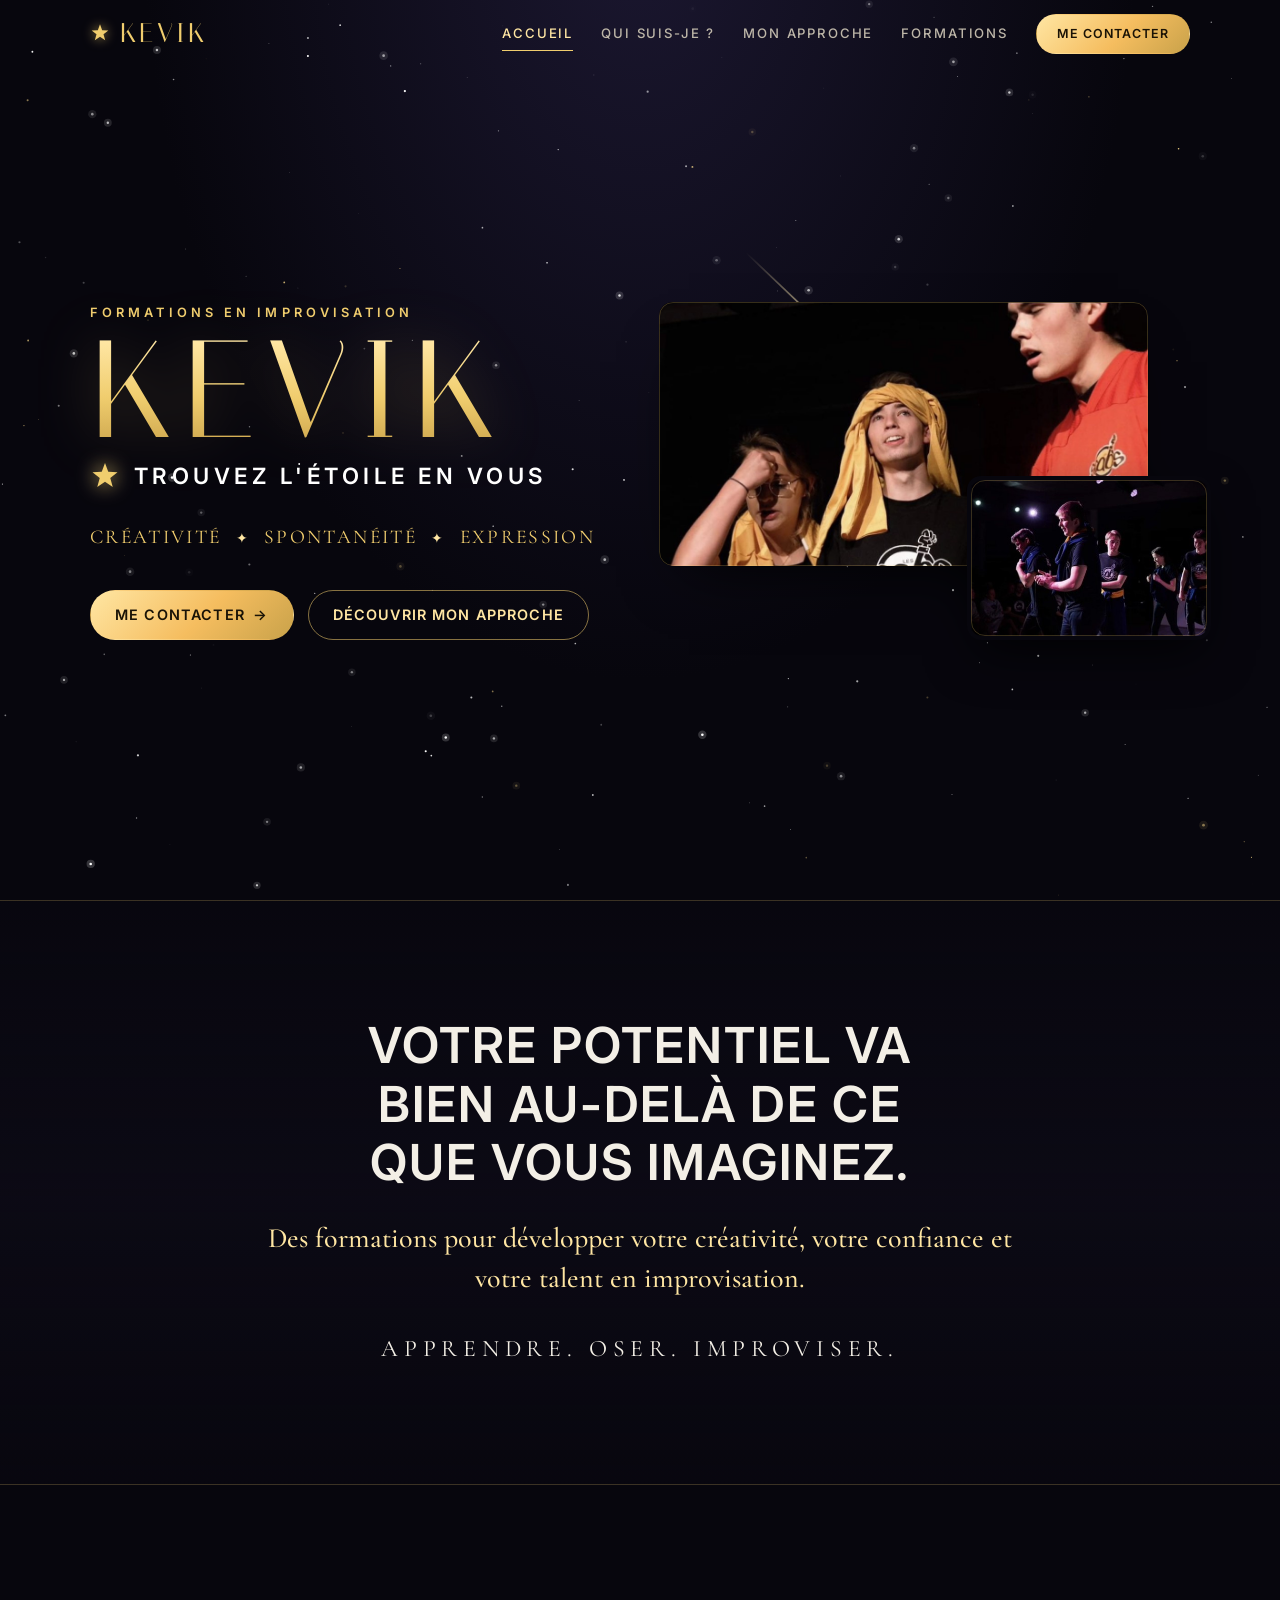
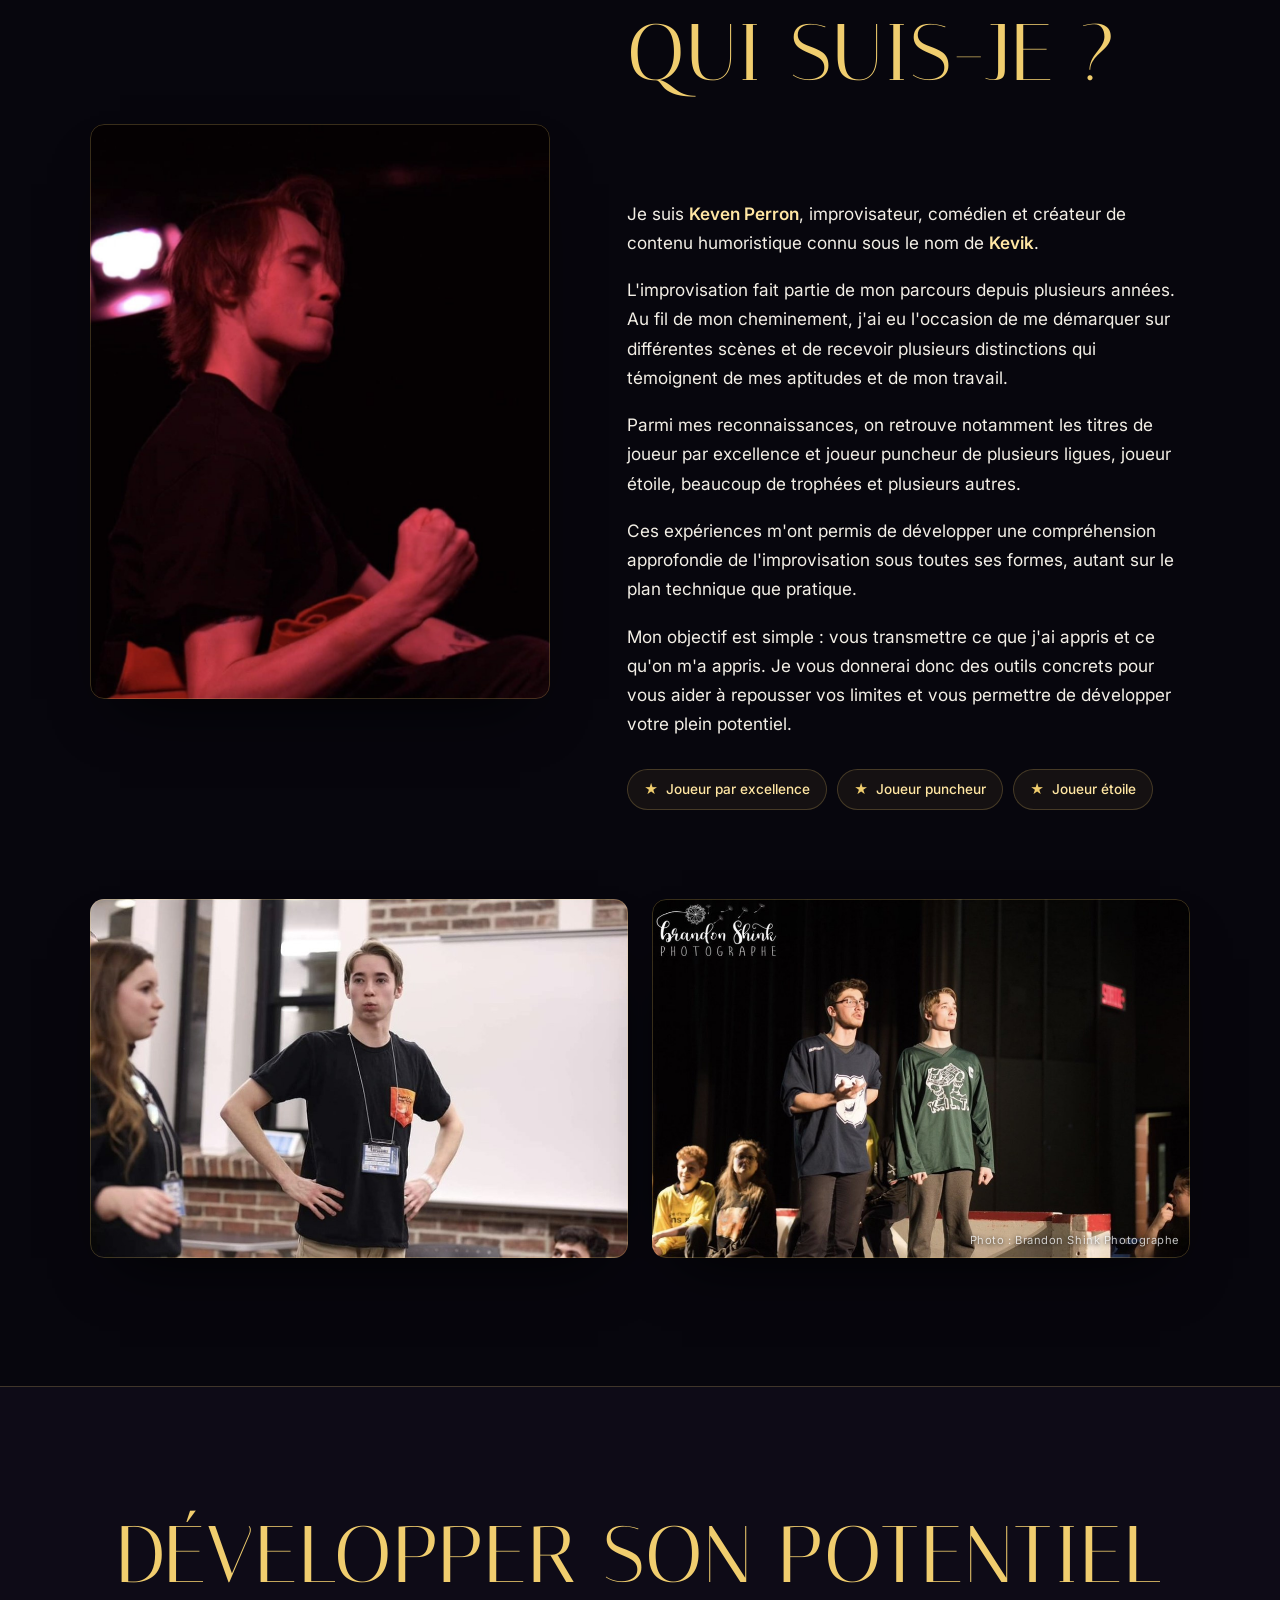
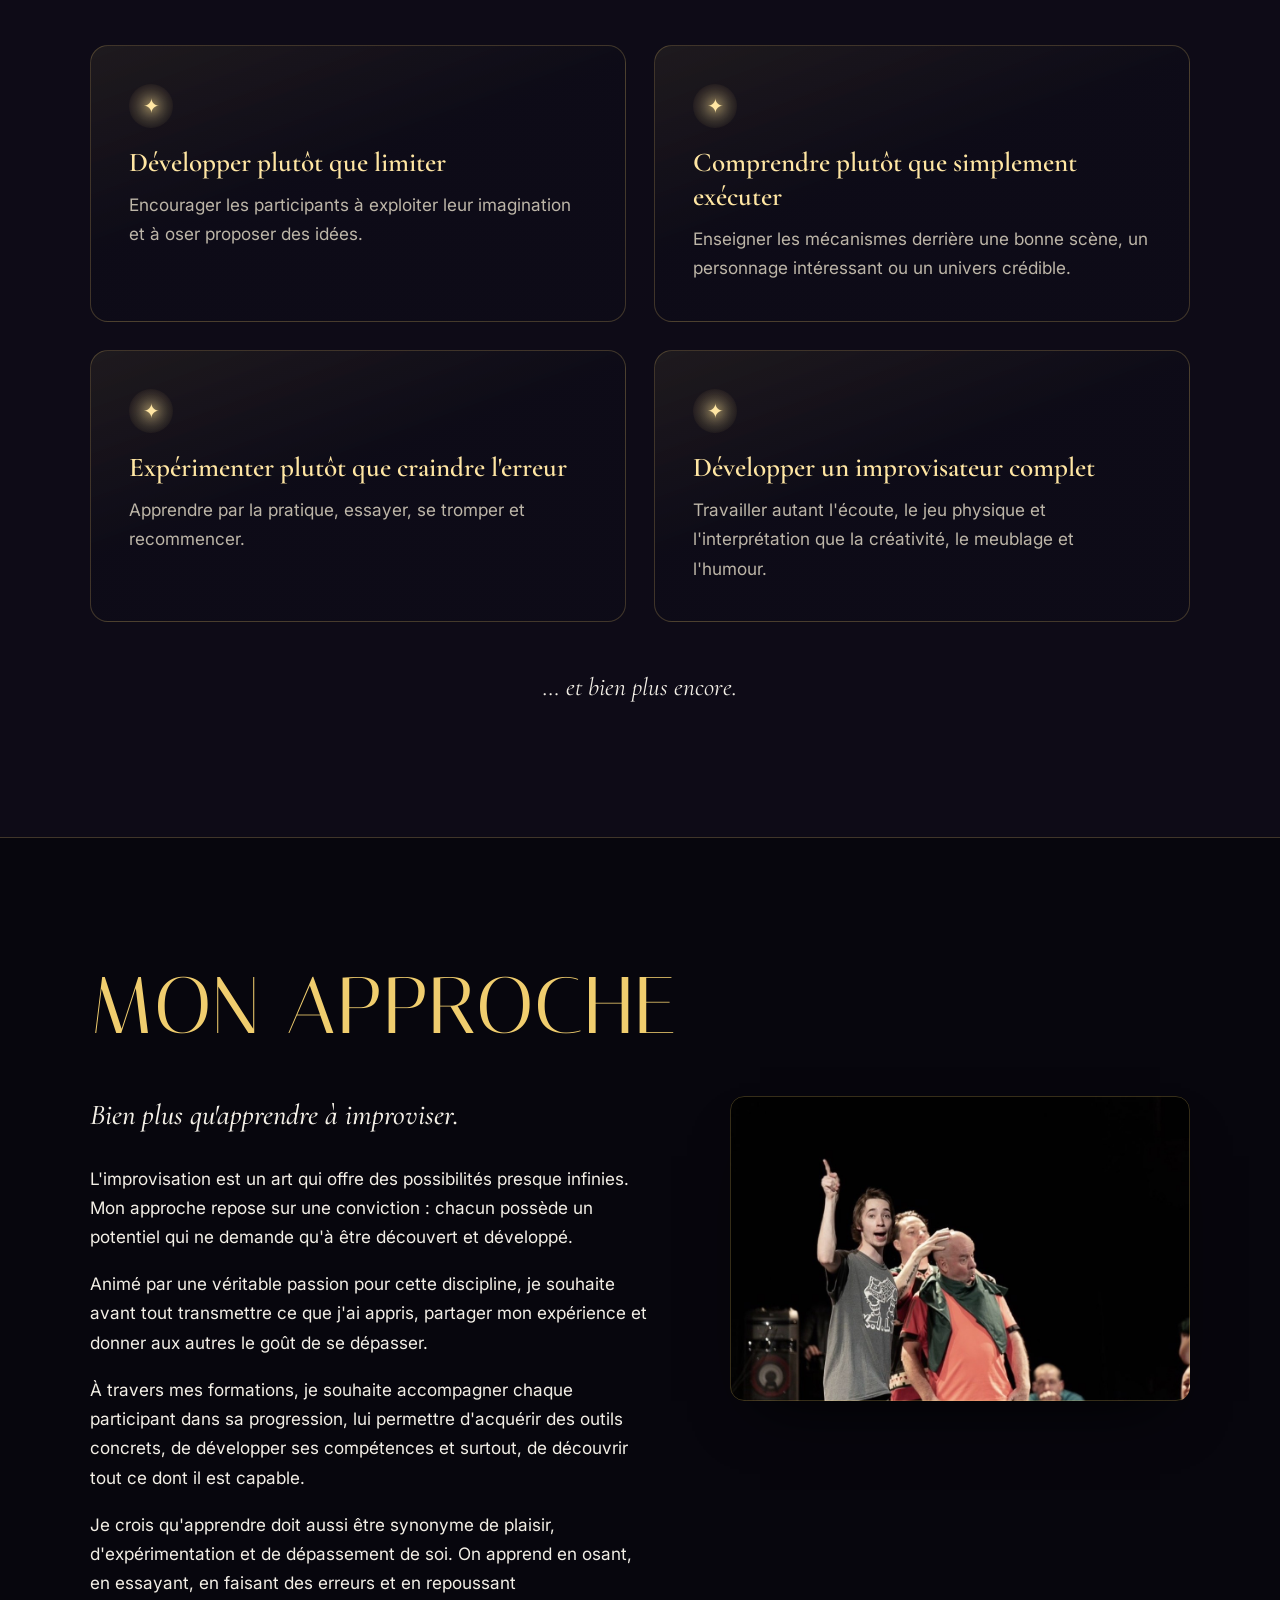
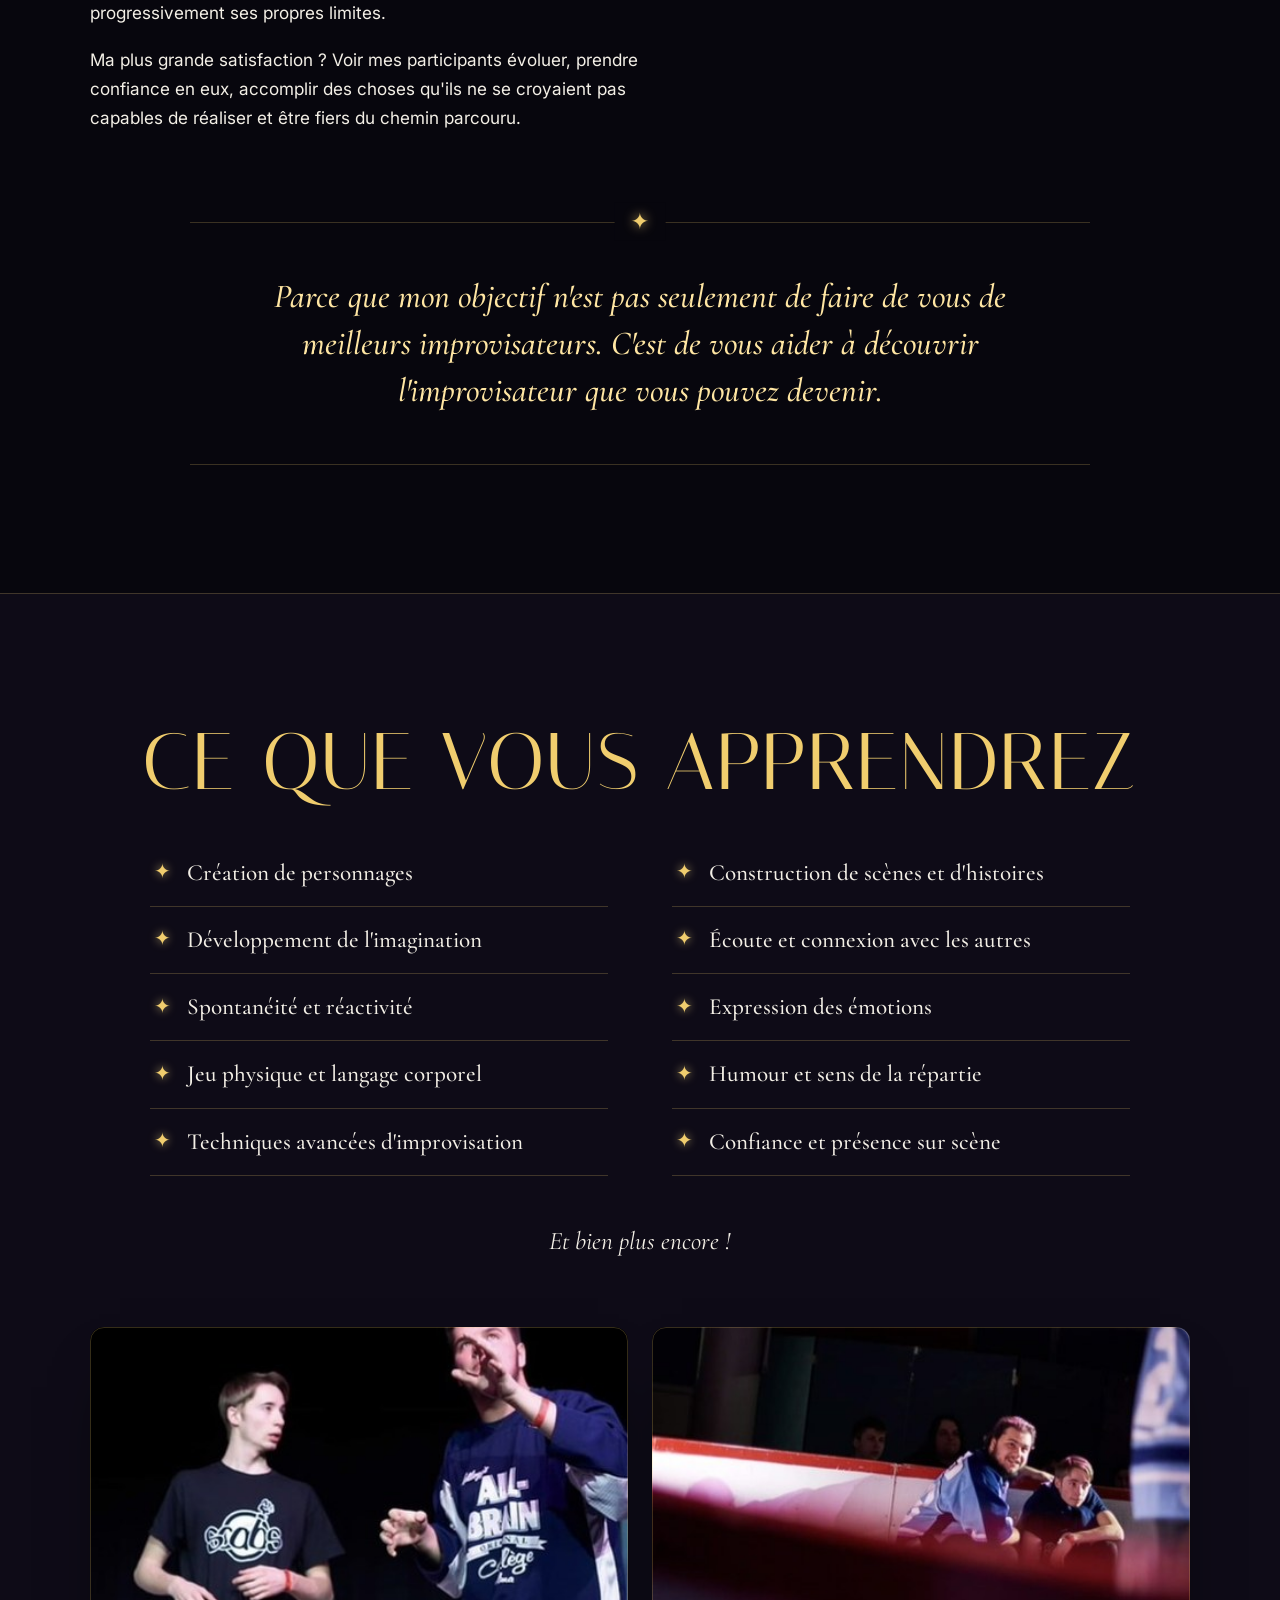
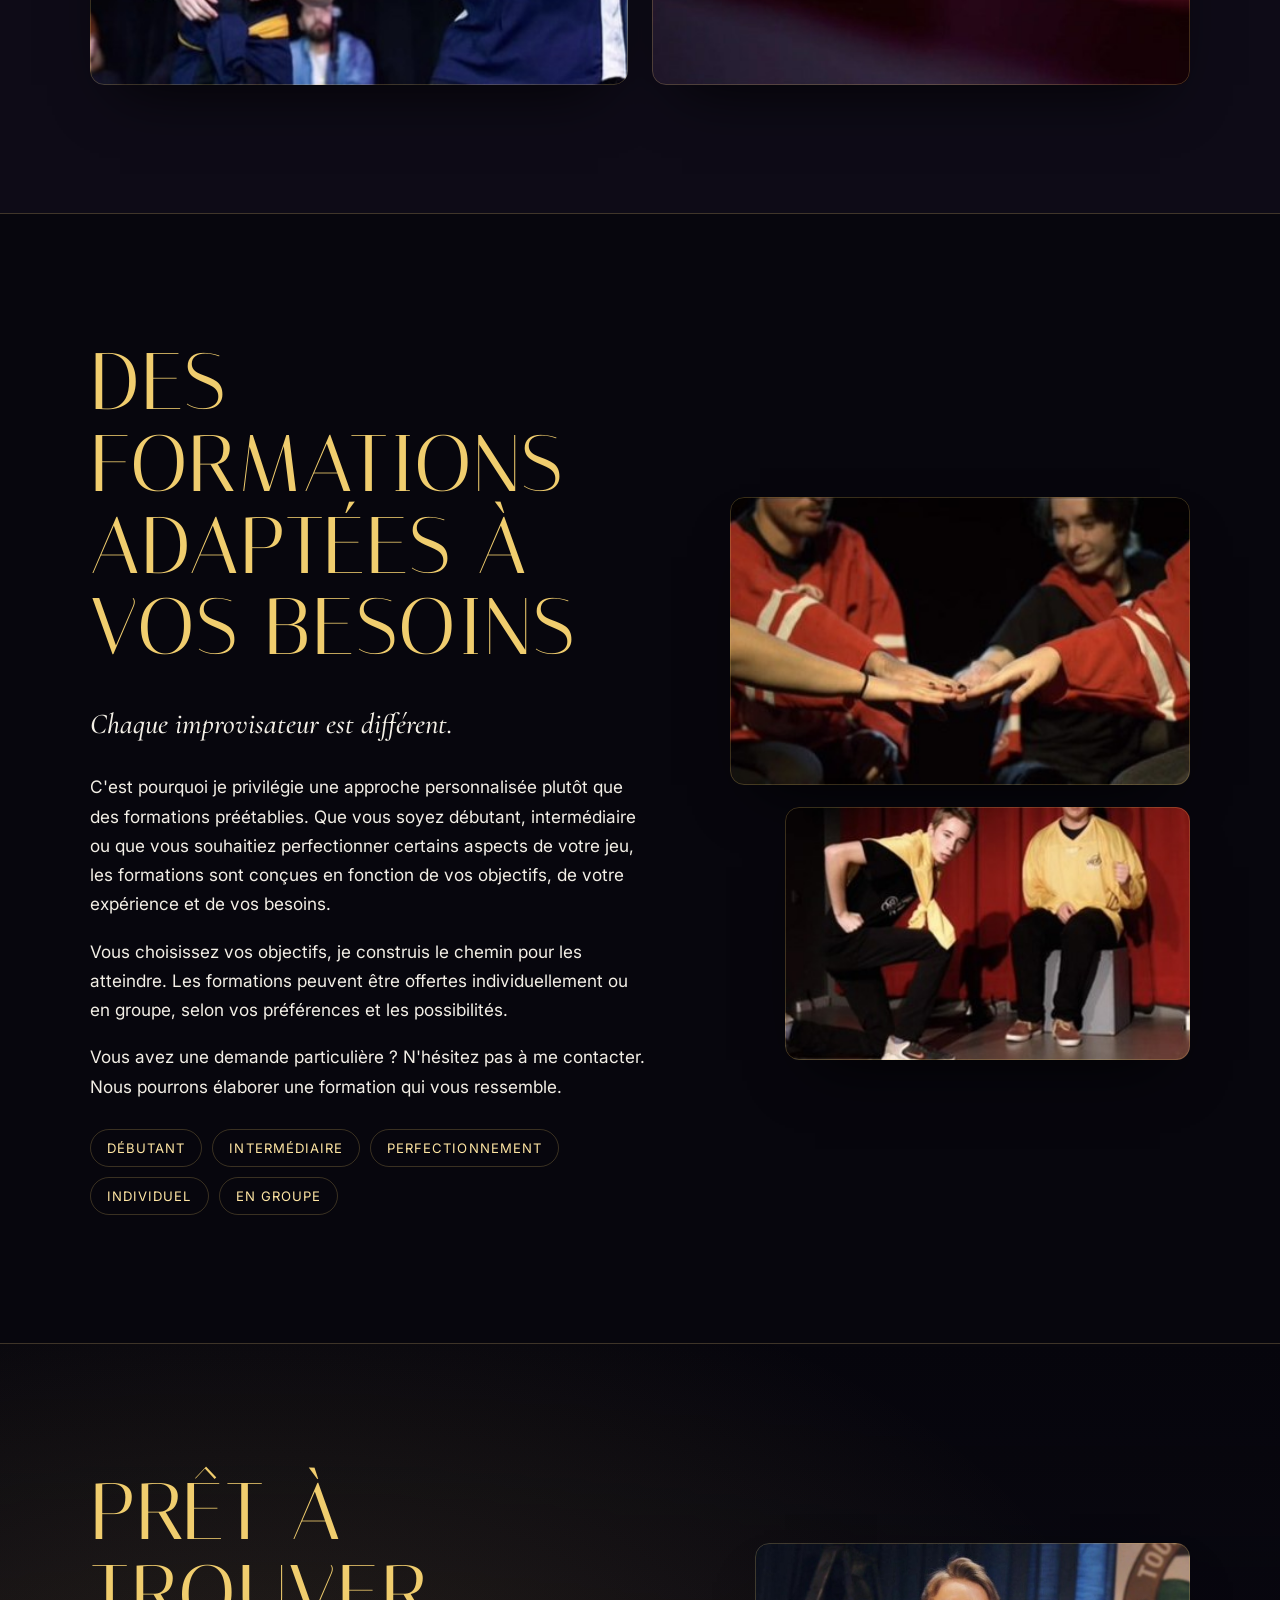
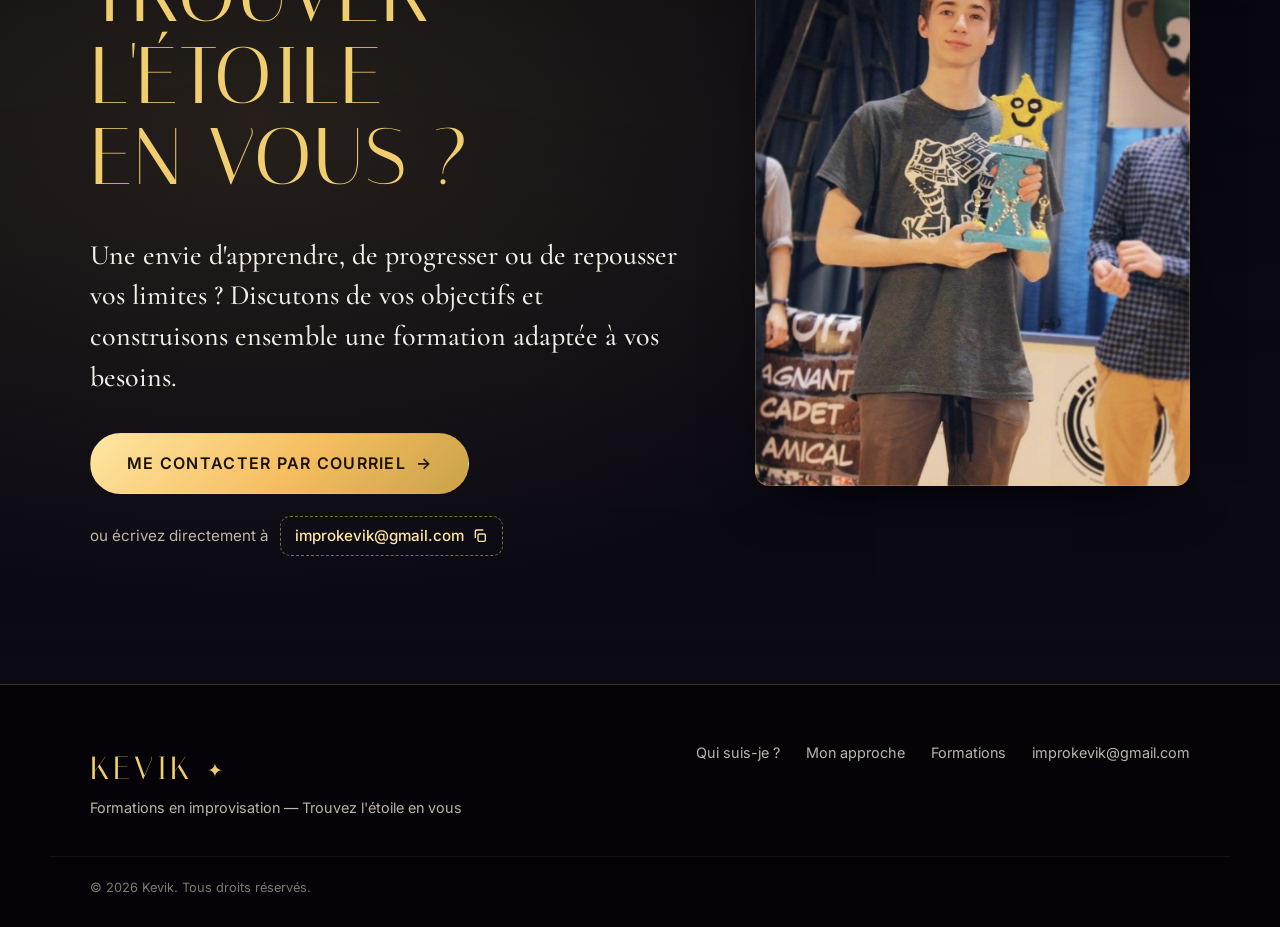
==== index.html @ d32c9ea1 "Site web Kevik — formations en improvisation (thème étoilé) Site statique une page (HTML/CSS/JS), en" ====
<!doctype html>
<html lang="fr-CA">
<head>
  <meta charset="utf-8">
  <meta name="viewport" content="width=device-width, initial-scale=1">
  <title>Kevik — Formations en improvisation | Trouvez l'étoile en vous</title>
  <meta name="description" content="Formations en improvisation personnalisées avec Kevik (Keven Perron), improvisateur et comédien. Créativité, spontanéité, expression : trouvez l'étoile en vous.">
  <meta name="theme-color" content="#07060d">
  <meta property="og:type" content="website">
  <meta property="og:locale" content="fr_CA">
  <meta property="og:title" content="Kevik — Formations en improvisation">
  <meta property="og:description" content="Des formations pour développer votre créativité, votre confiance et votre talent en improvisation. Trouvez l'étoile en vous.">
  <meta property="og:image" content="images/hero-scene.jpg">
  <link rel="icon" href="images/etoile.svg" type="image/svg+xml">
  <link rel="preconnect" href="https://fonts.googleapis.com">
  <link rel="preconnect" href="https://fonts.gstatic.com" crossorigin>
  <link href="https://fonts.googleapis.com/css2?family=Cormorant+Garamond:ital,wght@0,500;0,600;1,500&family=Inter:wght@400;500;600&family=Italiana&display=swap" rel="stylesheet">
  <link rel="stylesheet" href="styles.css">
</head>
<body>
  <canvas id="ciel" aria-hidden="true"></canvas>

  <a class="skip" href="#contenu">Aller au contenu</a>

  <header class="entete" id="entete">
    <div class="entete__inner">
      <a class="logo" href="#accueil" aria-label="Kevik — retour à l'accueil">
        <svg class="logo__etoile" viewBox="0 0 24 24" aria-hidden="true"><path d="M12 1.5l2.6 7.1 7.4.3-5.8 4.6 2 7.2L12 16.5l-6.2 4.2 2-7.2L2 8.9l7.4-.3z"/></svg>
        <span>KEVIK</span>
      </a>
      <button class="menu-btn" id="menu-btn" aria-expanded="false" aria-controls="nav" aria-label="Ouvrir le menu">
        <span></span><span></span><span></span>
      </button>
      <nav class="nav" id="nav" aria-label="Navigation principale">
        <a href="#accueil">Accueil</a>
        <a href="#qui-suis-je">Qui suis-je&nbsp;?</a>
        <a href="#approche">Mon approche</a>
        <a href="#formations">Formations</a>
        <a class="btn btn--petit" href="#contact">Me contacter</a>
      </nav>
    </div>
  </header>

  <main id="contenu">

    <!-- ACCUEIL -->
    <section class="hero" id="accueil">
      <div class="conteneur hero__grille">
        <div class="hero__texte">
          <p class="surtitre revele">Formations en improvisation</p>
          <h1 class="hero__titre revele">
            <span class="hero__nom">Kevik</span>
          </h1>
          <p class="slogan revele">
            <svg class="slogan__etoile" viewBox="0 0 24 24" aria-hidden="true"><path d="M12 1.5l2.6 7.1 7.4.3-5.8 4.6 2 7.2L12 16.5l-6.2 4.2 2-7.2L2 8.9l7.4-.3z"/></svg>
            Trouvez l'étoile en vous
          </p>
          <p class="valeurs revele">Créativité <span>✦</span> Spontanéité <span>✦</span> Expression</p>
          <div class="hero__actions revele">
            <a class="btn" href="#contact">Me contacter <span aria-hidden="true">→</span></a>
            <a class="btn btn--contour" href="#approche">Découvrir mon approche</a>
          </div>
        </div>
        <div class="hero__photos revele">
          <figure class="cadre cadre--principal">
            <img src="images/hero-scene.jpg" alt="Trois improvisateurs sur scène, dont un coiffé d'un foulard jaune, en pleine improvisation" width="1075" height="580" fetchpriority="high">
          </figure>
          <figure class="cadre cadre--secondaire">
            <img src="images/hero-troupe.jpg" alt="Une équipe d'improvisateurs sous les projecteurs" width="467" height="309">
          </figure>
        </div>
      </div>
    </section>

    <section class="potentiel-intro">
      <div class="conteneur etroit centre">
        <h2 class="grand-enonce revele">Votre potentiel va bien au-delà de ce que vous imaginez.</h2>
        <p class="accent revele">Des formations pour développer votre créativité, votre confiance et votre talent en improvisation.</p>
        <p class="devise revele">Apprendre. Oser. Improviser.</p>
      </div>
    </section>

    <!-- QUI SUIS-JE -->
    <section class="section" id="qui-suis-je">
      <div class="conteneur deux-colonnes">
        <figure class="cadre cadre--portrait revele">
          <img src="images/kevik-portrait.jpg" alt="Kevik sur scène, éclairé d'une lumière rouge" width="1075" height="1276" loading="lazy">
        </figure>
        <div>
          <h2 class="titre-section revele">Qui suis-je&nbsp;?</h2>
          <p class="sous-titre revele">Apprendre auprès de quelqu'un qui a fait ses preuves.</p>
          <div class="texte revele">
            <p>Je suis <strong>Keven Perron</strong>, improvisateur, comédien et créateur de contenu humoristique connu sous le nom de <strong>Kevik</strong>.</p>
            <p>L'improvisation fait partie de mon parcours depuis plusieurs années. Au fil de mon cheminement, j'ai eu l'occasion de me démarquer sur différentes scènes et de recevoir plusieurs distinctions qui témoignent de mes aptitudes et de mon travail.</p>
            <p>Parmi mes reconnaissances, on retrouve notamment les titres de joueur par excellence et joueur puncheur de plusieurs ligues, joueur étoile, beaucoup de trophées et plusieurs autres.</p>
            <p>Ces expériences m'ont permis de développer une compréhension approfondie de l'improvisation sous toutes ses formes, autant sur le plan technique que pratique.</p>
            <p>Mon objectif est simple&nbsp;: vous transmettre ce que j'ai appris et ce qu'on m'a appris. Je vous donnerai donc des outils concrets pour vous aider à repousser vos limites et vous permettre de développer votre plein potentiel.</p>
          </div>
          <ul class="distinctions revele" aria-label="Distinctions">
            <li><span aria-hidden="true">★</span> Joueur par excellence</li>
            <li><span aria-hidden="true">★</span> Joueur puncheur</li>
            <li><span aria-hidden="true">★</span> Joueur étoile</li>
          </ul>
        </div>
      </div>

      <div class="conteneur galerie revele">
        <figure class="cadre">
          <img src="images/atelier.jpg" alt="Kevik lors d'un atelier d'improvisation" width="1059" height="704" loading="lazy">
        </figure>
        <figure class="cadre">
          <img src="images/scene-duo.jpg" alt="Deux improvisateurs en chandail de hockey sur une scène d'improvisation" width="1060" height="703" loading="lazy">
          <figcaption>Photo&nbsp;: Brandon Shink Photographe</figcaption>
        </figure>
      </div>
    </section>

    <!-- DÉVELOPPER SON POTENTIEL -->
    <section class="section section--voile" id="potentiel">
      <div class="conteneur">
        <h2 class="titre-section centre revele">Développer son potentiel</h2>
        <div class="piliers">
          <article class="pilier revele">
            <span class="pilier__icone" aria-hidden="true">✦</span>
            <h3>Développer plutôt que limiter</h3>
            <p>Encourager les participants à exploiter leur imagination et à oser proposer des idées.</p>
          </article>
          <article class="pilier revele">
            <span class="pilier__icone" aria-hidden="true">✦</span>
            <h3>Comprendre plutôt que simplement exécuter</h3>
            <p>Enseigner les mécanismes derrière une bonne scène, un personnage intéressant ou un univers crédible.</p>
          </article>
          <article class="pilier revele">
            <span class="pilier__icone" aria-hidden="true">✦</span>
            <h3>Expérimenter plutôt que craindre l'erreur</h3>
            <p>Apprendre par la pratique, essayer, se tromper et recommencer.</p>
          </article>
          <article class="pilier revele">
            <span class="pilier__icone" aria-hidden="true">✦</span>
            <h3>Développer un improvisateur complet</h3>
            <p>Travailler autant l'écoute, le jeu physique et l'interprétation que la créativité, le meublage et l'humour.</p>
          </article>
        </div>
        <p class="et-plus centre revele">… et bien plus encore.</p>
      </div>
    </section>

    <!-- MON APPROCHE -->
    <section class="section" id="approche">
      <div class="conteneur">
        <h2 class="titre-section revele">Mon approche</h2>
        <div class="deux-colonnes deux-colonnes--inverse">
          <div class="texte revele">
            <p class="sous-titre">Bien plus qu'apprendre à improviser.</p>
            <p>L'improvisation est un art qui offre des possibilités presque infinies. Mon approche repose sur une conviction&nbsp;: chacun possède un potentiel qui ne demande qu'à être découvert et développé.</p>
            <p>Animé par une véritable passion pour cette discipline, je souhaite avant tout transmettre ce que j'ai appris, partager mon expérience et donner aux autres le goût de se dépasser.</p>
            <p>À travers mes formations, je souhaite accompagner chaque participant dans sa progression, lui permettre d'acquérir des outils concrets, de développer ses compétences et surtout, de découvrir tout ce dont il est capable.</p>
            <p>Je crois qu'apprendre doit aussi être synonyme de plaisir, d'expérimentation et de dépassement de soi. On apprend en osant, en essayant, en faisant des erreurs et en repoussant progressivement ses propres limites.</p>
            <p>Ma plus grande satisfaction&nbsp;? Voir mes participants évoluer, prendre confiance en eux, accomplir des choses qu'ils ne se croyaient pas capables de réaliser et être fiers du chemin parcouru.</p>
          </div>
          <figure class="cadre revele">
            <img src="images/approche.jpg" alt="Kevik pointe vers le ciel pendant une improvisation sur scène" width="1075" height="712" loading="lazy">
          </figure>
        </div>
        <blockquote class="citation revele">
          <p>Parce que mon objectif n'est pas seulement de faire de vous de meilleurs improvisateurs. C'est de vous aider à découvrir l'improvisateur que vous pouvez devenir.</p>
        </blockquote>
      </div>
    </section>

    <!-- CE QUE VOUS APPRENDREZ -->
    <section class="section section--voile" id="apprendre">
      <div class="conteneur">
        <h2 class="titre-section centre revele">Ce que vous apprendrez</h2>
        <ul class="apprentissages revele">
          <li>Création de personnages</li>
          <li>Construction de scènes et d'histoires</li>
          <li>Développement de l'imagination</li>
          <li>Écoute et connexion avec les autres</li>
          <li>Spontanéité et réactivité</li>
          <li>Expression des émotions</li>
          <li>Jeu physique et langage corporel</li>
          <li>Humour et sens de la répartie</li>
          <li>Techniques avancées d'improvisation</li>
          <li>Confiance et présence sur scène</li>
        </ul>
        <p class="et-plus centre revele">Et bien plus encore&nbsp;!</p>
        <div class="galerie revele">
          <figure class="cadre">
            <img src="images/apprendre-2.jpg" alt="Deux improvisateurs en action pendant un match d'improvisation" width="597" height="312" loading="lazy">
          </figure>
          <figure class="cadre">
            <img src="images/apprendre-1.jpg" alt="Des improvisateurs attendent leur tour derrière la bande de la patinoire d'improvisation" width="522" height="326" loading="lazy">
          </figure>
        </div>
      </div>
    </section>

    <!-- FORMATIONS ADAPTÉES -->
    <section class="section" id="formations">
      <div class="conteneur deux-colonnes">
        <div>
          <h2 class="titre-section revele">Des formations adaptées à vos besoins</h2>
          <div class="texte revele">
            <p class="sous-titre">Chaque improvisateur est différent.</p>
            <p>C'est pourquoi je privilégie une approche personnalisée plutôt que des formations préétablies. Que vous soyez débutant, intermédiaire ou que vous souhaitiez perfectionner certains aspects de votre jeu, les formations sont conçues en fonction de vos objectifs, de votre expérience et de vos besoins.</p>
            <p>Vous choisissez vos objectifs, je construis le chemin pour les atteindre. Les formations peuvent être offertes individuellement ou en groupe, selon vos préférences et les possibilités.</p>
            <p>Vous avez une demande particulière&nbsp;? N'hésitez pas à me contacter. Nous pourrons élaborer une formation qui vous ressemble.</p>
          </div>
          <ul class="etiquettes revele" aria-label="Formules offertes">
            <li>Débutant</li>
            <li>Intermédiaire</li>
            <li>Perfectionnement</li>
            <li>Individuel</li>
            <li>En groupe</li>
          </ul>
        </div>
        <div class="mosaique revele">
          <figure class="cadre">
            <img src="images/formations-1.jpg" alt="Des improvisateurs superposent leurs mains avant un match" width="384" height="225" loading="lazy">
          </figure>
          <figure class="cadre">
            <img src="images/formations-2.jpg" alt="Deux improvisateurs sur une scène au rideau rouge" width="354" height="224" loading="lazy">
          </figure>
        </div>
      </div>
    </section>

    <!-- CONTACT -->
    <section class="section contact" id="contact">
      <div class="conteneur deux-colonnes">
        <div class="contact__texte">
          <h2 class="titre-section revele">Prêt à trouver l'étoile en vous&nbsp;?</h2>
          <p class="accent revele">Une envie d'apprendre, de progresser ou de repousser vos limites&nbsp;? Discutons de vos objectifs et construisons ensemble une formation adaptée à vos besoins.</p>
          <div class="contact__actions revele">
            <a class="btn btn--grand" href="mailto:improkevik@gmail.com?subject=Demande%20de%20formation%20en%20improvisation&amp;body=Bonjour%20Kevik%2C%0A%0AJ%E2%80%99aimerais%20en%20savoir%20plus%20sur%20vos%20formations%20en%20improvisation.%0A%0ANom%20%3A%0AFormation%20individuelle%20ou%20en%20groupe%20%3A%0ANiveau%20(d%C3%A9butant%2C%20interm%C3%A9diaire%2C%20avanc%C3%A9)%20%3A%0AMes%20objectifs%20%3A%0AMes%20disponibilit%C3%A9s%20%3A%0A%0AMerci%20!">
              Me contacter par courriel <span aria-hidden="true">→</span>
            </a>
            <div class="courriel">
              <span>ou écrivez directement à</span>
              <button type="button" class="courriel__copier" id="copier" data-courriel="improkevik@gmail.com">
                improkevik@gmail.com
                <svg viewBox="0 0 24 24" aria-hidden="true"><rect x="9" y="9" width="11" height="11" rx="2"/><path d="M5 15V5a2 2 0 0 1 2-2h10"/></svg>
              </button>
              <span class="courriel__statut" id="copier-statut" role="status" aria-live="polite"></span>
            </div>
          </div>
        </div>
        <figure class="cadre cadre--portrait revele">
          <img src="images/trophee.jpg" alt="Kevik tenant un trophée en forme d'étoile" width="1075" height="1342" loading="lazy">
        </figure>
      </div>
    </section>
  </main>

  <footer class="pied">
    <div class="conteneur pied__inner">
      <div>
        <p class="pied__logo">KEVIK <span>✦</span></p>
        <p class="pied__sous">Formations en improvisation — Trouvez l'étoile en vous</p>
      </div>
      <nav class="pied__nav" aria-label="Navigation du pied de page">
        <a href="#qui-suis-je">Qui suis-je&nbsp;?</a>
        <a href="#approche">Mon approche</a>
        <a href="#formations">Formations</a>
        <a href="mailto:improkevik@gmail.com">improkevik@gmail.com</a>
      </nav>
    </div>
    <p class="pied__copyright conteneur">© <span id="annee">2026</span> Kevik. Tous droits réservés.</p>
  </footer>

  <script src="script.js" defer></script>
</body>
</html>
---- styles.css ----
/* ============================================================
   Kevik — Formations en improvisation
   Thème : ciel étoilé, noir profond et or
   ============================================================ */

:root {
  --nuit: #07060d;
  --nuit-2: #0e0c18;
  --voile: rgba(20, 17, 34, 0.55);
  --or: #f0cd6e;
  --or-clair: #ffe6a3;
  --or-fonce: #c9a24a;
  --bouton: #f5bd5f;
  --texte: #f3efe6;
  --texte-doux: #bdb6a8;
  --ligne: rgba(240, 205, 110, 0.22);

  --f-titre: "Italiana", "Didot", "Bodoni MT", "Times New Roman", serif;
  --f-accent: "Cormorant Garamond", "Garamond", Georgia, serif;
  --f-texte: "Inter", system-ui, -apple-system, "Segoe UI", Roboto, sans-serif;

  --rayon: 14px;
  --largeur: 1180px;
  --gouttiere: clamp(16px, 4vw, 40px);
  --entete-h: 68px;
}

*,
*::before,
*::after { box-sizing: border-box; }

html {
  scroll-behavior: smooth;
  scroll-padding-top: calc(var(--entete-h) + 12px);
  -webkit-text-size-adjust: 100%;
}

body {
  margin: 0;
  background: radial-gradient(ellipse at 50% -10%, #1b1730 0%, var(--nuit) 55%) fixed, var(--nuit);
  color: var(--texte);
  font-family: var(--f-texte);
  font-size: clamp(1rem, 0.96rem + 0.2vw, 1.075rem);
  line-height: 1.7;
  overflow-x: hidden;
  -webkit-font-smoothing: antialiased;
}

img { display: block; max-width: 100%; height: auto; }
a { color: inherit; }
h1, h2, h3, p { margin: 0; }

::selection { background: var(--or); color: var(--nuit); }

:focus-visible {
  outline: 2px solid var(--or-clair);
  outline-offset: 3px;
  border-radius: 6px;
}

#ciel {
  position: fixed;
  inset: 0;
  width: 100%;
  height: 100%;
  z-index: -1;
  pointer-events: none;
}

.skip {
  position: absolute;
  left: 12px;
  top: -60px;
  z-index: 100;
  padding: 10px 16px;
  background: var(--or);
  color: var(--nuit);
  border-radius: 8px;
  font-weight: 600;
  text-decoration: none;
}
.skip:focus { top: 12px; }

.conteneur {
  width: 100%;
  max-width: var(--largeur);
  margin-inline: auto;
  padding-inline: var(--gouttiere);
}
.etroit { max-width: 860px; }
.centre { text-align: center; }

/* ---------- En-tête ---------- */
.entete {
  position: sticky;
  top: 0;
  z-index: 50;
  height: var(--entete-h);
  transition: background-color .3s ease, border-color .3s ease, backdrop-filter .3s ease;
  border-bottom: 1px solid transparent;
}
.entete.defile {
  background: rgba(7, 6, 13, 0.78);
  -webkit-backdrop-filter: blur(14px);
  backdrop-filter: blur(14px);
  border-bottom-color: var(--ligne);
}
.entete__inner {
  max-width: var(--largeur);
  height: 100%;
  margin-inline: auto;
  padding-inline: var(--gouttiere);
  display: flex;
  align-items: center;
  justify-content: space-between;
  gap: 24px;
}

.logo {
  display: inline-flex;
  align-items: center;
  gap: 10px;
  text-decoration: none;
  font-family: var(--f-titre);
  font-size: 1.7rem;
  letter-spacing: .12em;
  color: var(--or);
}
.logo__etoile { width: 20px; height: 20px; fill: var(--or); filter: drop-shadow(0 0 6px rgba(240, 205, 110, .7)); }

.nav { display: flex; align-items: center; gap: clamp(14px, 2.2vw, 30px); }
.nav a:not(.btn) {
  position: relative;
  text-decoration: none;
  font-size: .82rem;
  font-weight: 500;
  letter-spacing: .14em;
  text-transform: uppercase;
  color: var(--texte-doux);
  padding: 6px 0;
  transition: color .2s ease;
}
.nav a:not(.btn)::after {
  content: "";
  position: absolute;
  left: 0; right: 0; bottom: 0;
  height: 1px;
  background: var(--or);
  transform: scaleX(0);
  transform-origin: left;
  transition: transform .25s ease;
}
.nav a:not(.btn):hover,
.nav a.actif { color: var(--or-clair); }
.nav a:not(.btn):hover::after,
.nav a.actif::after { transform: scaleX(1); }

.menu-btn {
  display: none;
  width: 44px; height: 44px;
  padding: 0;
  border: 1px solid var(--ligne);
  border-radius: 10px;
  background: transparent;
  cursor: pointer;
  position: relative;
}
.menu-btn span {
  position: absolute;
  left: 12px; right: 12px;
  height: 1.5px;
  background: var(--or);
  transition: transform .3s ease, opacity .2s ease;
}
.menu-btn span:nth-child(1) { top: 15px; }
.menu-btn span:nth-child(2) { top: 21px; }
.menu-btn span:nth-child(3) { top: 27px; }
.menu-btn[aria-expanded="true"] span:nth-child(1) { transform: translateY(6px) rotate(45deg); }
.menu-btn[aria-expanded="true"] span:nth-child(2) { opacity: 0; }
.menu-btn[aria-expanded="true"] span:nth-child(3) { transform: translateY(-6px) rotate(-45deg); }

/* ---------- Boutons ---------- */
.btn {
  display: inline-flex;
  align-items: center;
  justify-content: center;
  gap: .6em;
  min-height: 48px;
  padding: 12px 24px;
  border-radius: 999px;
  border: 1px solid transparent;
  background: linear-gradient(135deg, var(--or-clair), var(--bouton) 55%, var(--or-fonce));
  color: #1a1306;
  font-family: var(--f-texte);
  font-weight: 600;
  font-size: .9rem;
  letter-spacing: .08em;
  text-transform: uppercase;
  text-decoration: none;
  box-shadow: 0 0 0 rgba(245, 189, 95, 0);
  transition: transform .2s ease, box-shadow .3s ease;
}
.btn:hover { transform: translateY(-2px); box-shadow: 0 10px 34px -8px rgba(245, 189, 95, .65); }
.btn span { transition: transform .2s ease; }
.btn:hover span { transform: translateX(4px); }
.btn--contour {
  background: transparent;
  color: var(--or-clair);
  border-color: rgba(240, 205, 110, .55);
}
.btn--contour:hover { background: rgba(240, 205, 110, .08); box-shadow: none; }
.btn--petit { min-height: 40px; padding: 8px 20px; font-size: .78rem; }
.btn--grand { min-height: 58px; padding: 16px 36px; font-size: 1rem; }

/* ---------- Typographie commune ---------- */
.surtitre {
  font-family: var(--f-texte);
  font-size: .8rem;
  font-weight: 600;
  letter-spacing: .32em;
  text-transform: uppercase;
  color: var(--or);
}
.titre-section {
  font-family: var(--f-titre);
  font-weight: 400;
  font-size: clamp(2.6rem, 1.6rem + 4.4vw, 5rem);
  line-height: 1.02;
  letter-spacing: .02em;
  text-transform: uppercase;
  color: var(--or);
  margin-bottom: .45em;
  text-wrap: balance;
}
.sous-titre {
  font-family: var(--f-accent);
  font-style: italic;
  font-weight: 500;
  font-size: clamp(1.35rem, 1.1rem + 1vw, 1.8rem);
  line-height: 1.35;
  color: var(--or-clair);
  margin-bottom: 1em;
}
.accent {
  font-family: var(--f-accent);
  font-weight: 500;
  font-size: clamp(1.3rem, 1.05rem + 1vw, 1.75rem);
  line-height: 1.45;
  color: var(--or-clair);
}
.texte p + p { margin-top: 1.05em; }
.texte p { color: var(--texte); }
.texte strong { color: var(--or-clair); font-weight: 600; }

/* ---------- Hero ---------- */
.hero {
  position: relative;
  padding: clamp(32px, 6vw, 80px) 0 clamp(56px, 8vw, 110px);
  min-height: calc(100svh - var(--entete-h));
  display: flex;
  align-items: center;
}
.hero__grille {
  display: grid;
  grid-template-columns: 1fr 1.05fr;
  align-items: center;
  gap: clamp(32px, 5vw, 72px);
}
.hero__titre { margin: .2em 0 .15em; line-height: .9; }
.hero__nom {
  display: block;
  font-family: var(--f-titre);
  font-weight: 400;
  font-size: clamp(4.4rem, 2.4rem + 8.5vw, 8.6rem);
  letter-spacing: .08em;
  text-transform: uppercase;
  background: linear-gradient(180deg, var(--or-clair) 10%, var(--or) 55%, var(--or-fonce) 100%);
  -webkit-background-clip: text;
  background-clip: text;
  color: transparent;
  filter: drop-shadow(0 0 28px rgba(240, 205, 110, .28));
}
.slogan {
  display: flex;
  align-items: center;
  gap: 14px;
  font-family: var(--f-texte);
  font-weight: 600;
  font-size: clamp(1.05rem, .9rem + .7vw, 1.4rem);
  letter-spacing: .2em;
  text-transform: uppercase;
  color: #fff;
}
.slogan__etoile {
  flex: none;
  width: 30px; height: 30px;
  fill: var(--or);
  filter: drop-shadow(0 0 10px rgba(255, 220, 130, .9));
  animation: pulse 3.2s ease-in-out infinite;
}
@keyframes pulse {
  0%, 100% { transform: scale(1) rotate(0deg); opacity: 1; }
  50% { transform: scale(1.18) rotate(12deg); opacity: .85; }
}
.valeurs {
  margin-top: 26px;
  font-family: var(--f-accent);
  font-size: clamp(1.02rem, .95rem + .35vw, 1.22rem);
  letter-spacing: .12em;
  text-transform: uppercase;
  color: var(--or);
}
.valeurs span { display: inline-block; margin: 0 .5em; font-size: .7em; vertical-align: middle; color: var(--or-clair); }
.hero__actions { display: flex; flex-wrap: wrap; gap: 14px; margin-top: 36px; }

.hero__photos { position: relative; padding-bottom: 14%; }
.cadre.cadre--principal { position: relative; z-index: 1; width: 92%; }
.cadre.cadre--secondaire {
  position: absolute;
  z-index: 2;
  width: 46%;
  right: -4%;
  bottom: 0;
  border: 4px solid var(--nuit);
  box-shadow: 0 20px 50px -10px rgba(0, 0, 0, .8);
}

/* ---------- Cadres photo ---------- */
.cadre {
  margin: 0;
  position: relative;
  border-radius: var(--rayon);
  overflow: hidden;
  background: var(--nuit-2);
  box-shadow: 0 30px 60px -30px rgba(0, 0, 0, .9);
}
.cadre::after {
  content: "";
  position: absolute;
  inset: 0;
  border-radius: inherit;
  border: 1px solid var(--ligne);
  pointer-events: none;
}
.cadre img { width: 100%; height: 100%; object-fit: cover; transition: transform .8s ease; }
.cadre:hover img { transform: scale(1.03); }
.cadre figcaption {
  position: absolute;
  right: 10px; bottom: 8px;
  font-size: .7rem;
  letter-spacing: .05em;
  color: rgba(255, 255, 255, .75);
  text-shadow: 0 1px 4px rgba(0, 0, 0, .9);
}
.cadre--portrait { aspect-ratio: 4 / 5; }

/* ---------- Bloc « potentiel » ---------- */
.potentiel-intro {
  padding: clamp(64px, 9vw, 120px) 0;
  border-top: 1px solid var(--ligne);
  border-bottom: 1px solid var(--ligne);
  background: linear-gradient(180deg, rgba(14, 12, 24, .2), rgba(14, 12, 24, .7), rgba(14, 12, 24, .2));
}
.grand-enonce {
  font-family: var(--f-texte);
  font-weight: 600;
  font-size: clamp(1.7rem, 1.1rem + 2.6vw, 3.1rem);
  line-height: 1.18;
  letter-spacing: .04em;
  text-transform: uppercase;
  text-wrap: balance;
}
.potentiel-intro .accent { margin-top: 26px; }
.devise {
  margin-top: 30px;
  font-family: var(--f-accent);
  font-size: clamp(1.15rem, 1rem + .6vw, 1.5rem);
  letter-spacing: .24em;
  text-transform: uppercase;
  color: var(--texte);
}

/* ---------- Sections ---------- */
.section { padding: clamp(72px, 10vw, 140px) 0; }
.section--voile {
  background: var(--voile);
  border-top: 1px solid var(--ligne);
  border-bottom: 1px solid var(--ligne);
}

.deux-colonnes {
  display: grid;
  grid-template-columns: minmax(0, .9fr) minmax(0, 1.1fr);
  gap: clamp(32px, 6vw, 80px);
  align-items: center;
}
.deux-colonnes--inverse { grid-template-columns: minmax(0, 1.1fr) minmax(0, .9fr); align-items: start; }
#formations .deux-colonnes { grid-template-columns: minmax(0, 1.1fr) minmax(0, .9fr); }

.distinctions {
  list-style: none;
  padding: 0;
  margin: 30px 0 0;
  display: flex;
  flex-wrap: wrap;
  gap: 10px;
}
.distinctions li {
  display: inline-flex;
  align-items: center;
  gap: 8px;
  padding: 8px 16px;
  border: 1px solid var(--ligne);
  border-radius: 999px;
  background: rgba(240, 205, 110, .06);
  font-size: .85rem;
  font-weight: 500;
  color: var(--or-clair);
}
.distinctions li span { color: var(--or); }

.galerie {
  display: grid;
  grid-template-columns: repeat(2, minmax(0, 1fr));
  gap: clamp(14px, 2vw, 24px);
  margin-top: clamp(48px, 7vw, 96px);
}
.galerie .cadre { aspect-ratio: 3 / 2; }

/* ---------- Piliers ---------- */
.piliers {
  display: grid;
  grid-template-columns: repeat(2, minmax(0, 1fr));
  gap: clamp(16px, 2.4vw, 28px);
  margin-top: clamp(24px, 4vw, 48px);
}
.pilier {
  position: relative;
  padding: clamp(26px, 3vw, 40px);
  border: 1px solid var(--ligne);
  border-radius: calc(var(--rayon) + 4px);
  background: linear-gradient(160deg, rgba(240, 205, 110, .08), rgba(14, 12, 24, .6) 45%);
  transition: transform .3s ease, border-color .3s ease, box-shadow .3s ease;
}
.pilier:hover {
  transform: translateY(-4px);
  border-color: rgba(240, 205, 110, .5);
  box-shadow: 0 24px 50px -24px rgba(240, 205, 110, .35);
}
.pilier__icone {
  display: inline-grid;
  place-items: center;
  width: 44px; height: 44px;
  border-radius: 50%;
  margin-bottom: 18px;
  background: radial-gradient(circle, rgba(255, 230, 163, .35), rgba(240, 205, 110, .05) 70%);
  color: var(--or-clair);
  font-size: 1.25rem;
  text-shadow: 0 0 12px rgba(255, 220, 130, .9);
}
.pilier h3 {
  font-family: var(--f-accent);
  font-weight: 600;
  font-size: clamp(1.35rem, 1.15rem + .7vw, 1.7rem);
  line-height: 1.25;
  color: var(--or-clair);
  margin-bottom: 10px;
}
.pilier p { color: var(--texte-doux); }
.et-plus {
  margin-top: clamp(28px, 4vw, 44px);
  font-family: var(--f-accent);
  font-style: italic;
  font-size: clamp(1.25rem, 1.1rem + .6vw, 1.6rem);
  color: var(--texte);
}

/* ---------- Approche ---------- */
#approche .titre-section { margin-bottom: .6em; }
#approche .cadre { position: sticky; top: calc(var(--entete-h) + 24px); }
.citation {
  position: relative;
  max-width: 900px;
  margin: clamp(48px, 7vw, 90px) auto 0;
  padding: clamp(30px, 4vw, 50px) clamp(24px, 5vw, 64px);
  text-align: center;
  border-top: 1px solid var(--ligne);
  border-bottom: 1px solid var(--ligne);
}
.citation::before {
  content: "✦";
  position: absolute;
  top: 0; left: 50%;
  transform: translate(-50%, -55%);
  padding: 0 16px;
  background: var(--nuit);
  color: var(--or);
  font-size: 1.4rem;
  text-shadow: 0 0 12px rgba(255, 220, 130, .8);
}
.citation p {
  font-family: var(--f-accent);
  font-style: italic;
  font-weight: 500;
  font-size: clamp(1.4rem, 1.1rem + 1.3vw, 2.1rem);
  line-height: 1.4;
  color: var(--or-clair);
}

/* ---------- Apprentissages ---------- */
.apprentissages {
  list-style: none;
  padding: 0;
  margin: clamp(20px, 3vw, 36px) auto 0;
  max-width: 980px;
  display: grid;
  grid-template-columns: repeat(2, minmax(0, 1fr));
  gap: 0 clamp(24px, 5vw, 64px);
}
.apprentissages li {
  display: flex;
  align-items: center;
  gap: 16px;
  padding: 18px 4px;
  border-bottom: 1px solid var(--ligne);
  font-family: var(--f-accent);
  font-weight: 500;
  font-size: clamp(1.2rem, 1.05rem + .5vw, 1.45rem);
  line-height: 1.3;
}
.apprentissages li::before {
  content: "✦";
  flex: none;
  color: var(--or);
  font-size: .85em;
  text-shadow: 0 0 10px rgba(255, 220, 130, .7);
}
#apprendre .galerie { margin-top: clamp(36px, 5vw, 64px); }

/* ---------- Formations ---------- */
.etiquettes {
  list-style: none;
  padding: 0;
  margin: 28px 0 0;
  display: flex;
  flex-wrap: wrap;
  gap: 10px;
}
.etiquettes li {
  padding: 7px 16px;
  border-radius: 999px;
  border: 1px solid var(--ligne);
  font-size: .82rem;
  letter-spacing: .08em;
  text-transform: uppercase;
  color: var(--or-clair);
}
.mosaique { display: grid; gap: clamp(14px, 2vw, 22px); }
.mosaique .cadre { aspect-ratio: 16 / 10; }
.mosaique .cadre:nth-child(2) { width: 88%; margin-left: auto; }

/* ---------- Contact ---------- */
.contact {
  position: relative;
  background:
    radial-gradient(ellipse at 20% 40%, rgba(240, 205, 110, .12), transparent 60%),
    linear-gradient(180deg, transparent, rgba(14, 12, 24, .7));
  border-top: 1px solid var(--ligne);
}
.contact .deux-colonnes { grid-template-columns: minmax(0, 1.15fr) minmax(0, .85fr); }
.contact .accent { color: var(--texte); }
.contact__actions { margin-top: 36px; }
.courriel {
  display: flex;
  flex-wrap: wrap;
  align-items: center;
  gap: 8px 12px;
  margin-top: 22px;
  font-size: .95rem;
  color: var(--texte-doux);
}
.courriel__copier {
  display: inline-flex;
  align-items: center;
  gap: 8px;
  min-height: 40px;
  padding: 6px 14px;
  border: 1px dashed rgba(240, 205, 110, .5);
  border-radius: 10px;
  background: transparent;
  color: var(--or-clair);
  font: inherit;
  font-weight: 500;
  cursor: pointer;
  transition: background-color .2s ease;
}
.courriel__copier:hover { background: rgba(240, 205, 110, .08); }
.courriel__copier svg { width: 16px; height: 16px; fill: none; stroke: currentColor; stroke-width: 2; }
.courriel__statut { font-size: .85rem; color: var(--or); min-height: 1em; }

/* ---------- Pied de page ---------- */
.pied {
  padding: 56px 0 28px;
  border-top: 1px solid var(--ligne);
  background: rgba(5, 4, 9, .85);
}
.pied__inner {
  display: flex;
  flex-wrap: wrap;
  align-items: flex-start;
  justify-content: space-between;
  gap: 28px;
}
.pied__logo { font-family: var(--f-titre); font-size: 2rem; letter-spacing: .12em; color: var(--or); }
.pied__logo span { font-size: .6em; vertical-align: middle; }
.pied__sous { color: var(--texte-doux); font-size: .9rem; }
.pied__nav { display: flex; flex-wrap: wrap; gap: 10px 26px; }
.pied__nav a {
  text-decoration: none;
  font-size: .9rem;
  color: var(--texte-doux);
  transition: color .2s ease;
}
.pied__nav a:hover { color: var(--or-clair); }
.pied__copyright {
  margin-top: 36px;
  padding-top: 20px;
  border-top: 1px solid rgba(255, 255, 255, .06);
  font-size: .8rem;
  color: #7f7a70;
}

/* ---------- Apparition au défilement ---------- */
.js .revele {
  opacity: 0;
  transform: translateY(24px);
  transition: opacity .9s ease, transform .9s cubic-bezier(.2, .7, .2, 1);
}
.js .revele.visible { opacity: 1; transform: none; }

/* ---------- Tablette ---------- */
@media (max-width: 960px) {
  .hero { min-height: auto; }
  .hero__grille { grid-template-columns: 1fr; }
  .hero__photos { max-width: 640px; }
  .deux-colonnes,
  .deux-colonnes--inverse,
  #formations .deux-colonnes,
  .contact .deux-colonnes { grid-template-columns: 1fr; }
  #approche .cadre { position: relative; top: 0; }
  .cadre--portrait { max-width: 520px; }
  #qui-suis-je .cadre--portrait { aspect-ratio: 4 / 4.2; }
}

/* ---------- Mobile ---------- */
@media (max-width: 760px) {
  :root { --entete-h: 62px; }

  .menu-btn { display: block; }
  .nav {
    position: fixed;
    top: var(--entete-h);
    left: 0; right: 0;
    flex-direction: column;
    align-items: stretch;
    gap: 0;
    padding: 8px var(--gouttiere) 24px;
    background: rgba(7, 6, 13, .97);
    -webkit-backdrop-filter: blur(14px);
    backdrop-filter: blur(14px);
    border-bottom: 1px solid var(--ligne);
    transform: translateY(-8px);
    opacity: 0;
    visibility: hidden;
    transition: opacity .25s ease, transform .25s ease, visibility .25s;
  }
  .nav.ouvert { opacity: 1; visibility: visible; transform: none; }
  .nav a:not(.btn) { padding: 16px 0; font-size: .9rem; border-bottom: 1px solid rgba(255, 255, 255, .06); }
  .nav a:not(.btn)::after { display: none; }
  .nav .btn { margin-top: 18px; min-height: 50px; }
  .entete.menu-ouvert { background: rgba(7, 6, 13, .97); }

  .hero { padding-top: 24px; }
  .slogan { letter-spacing: .14em; }
  .valeurs { letter-spacing: .1em; font-size: 1.02rem; }
  .valeurs span { margin: 0 .3em; }
  .hero__actions .btn { flex: 1 1 100%; }

  .piliers,
  .apprentissages,
  .galerie { grid-template-columns: 1fr; }
  .mosaique .cadre:nth-child(2) { width: 100%; }

  .btn--grand { width: 100%; padding-inline: 20px; font-size: .9rem; }
  .pied__inner { flex-direction: column; }
}

@media (prefers-reduced-motion: reduce) {
  html { scroll-behavior: auto; }
  *, *::before, *::after { animation: none !important; transition: none !important; }
  .js .revele { opacity: 1; transform: none; }
}
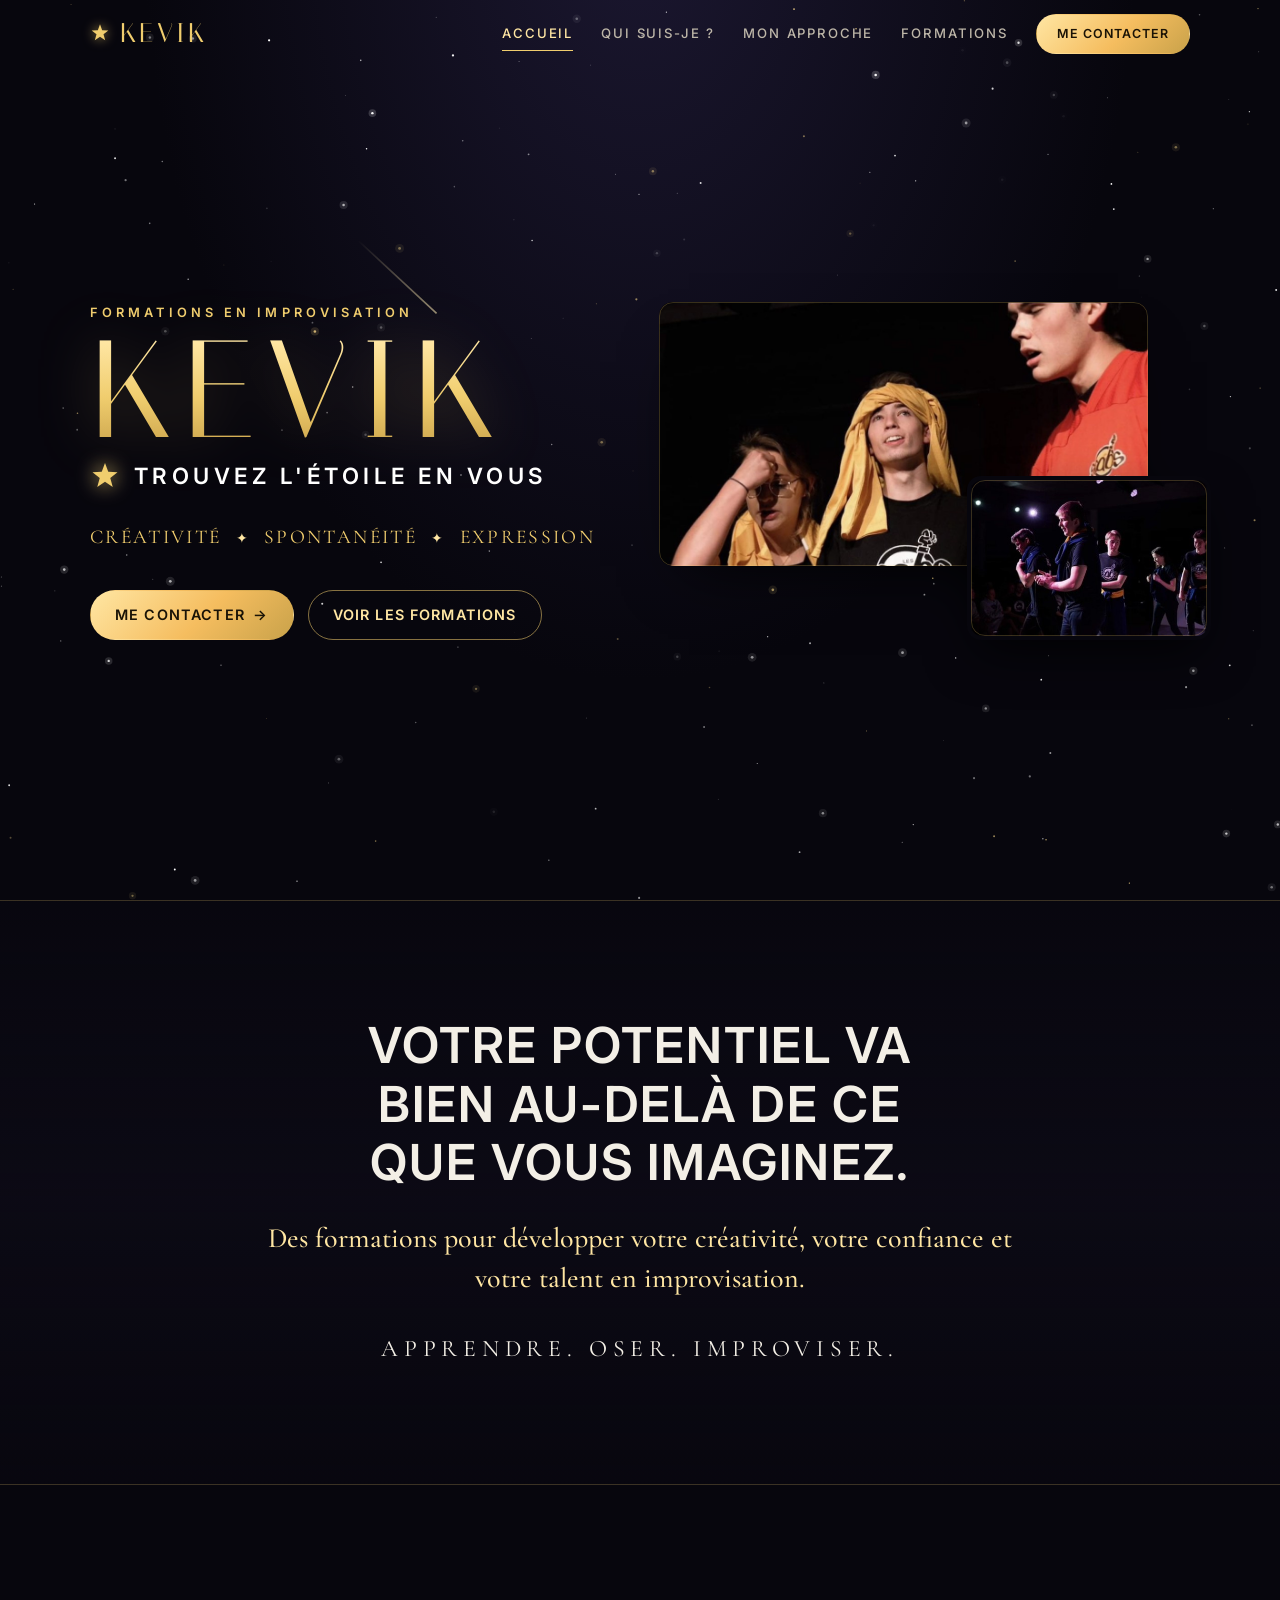
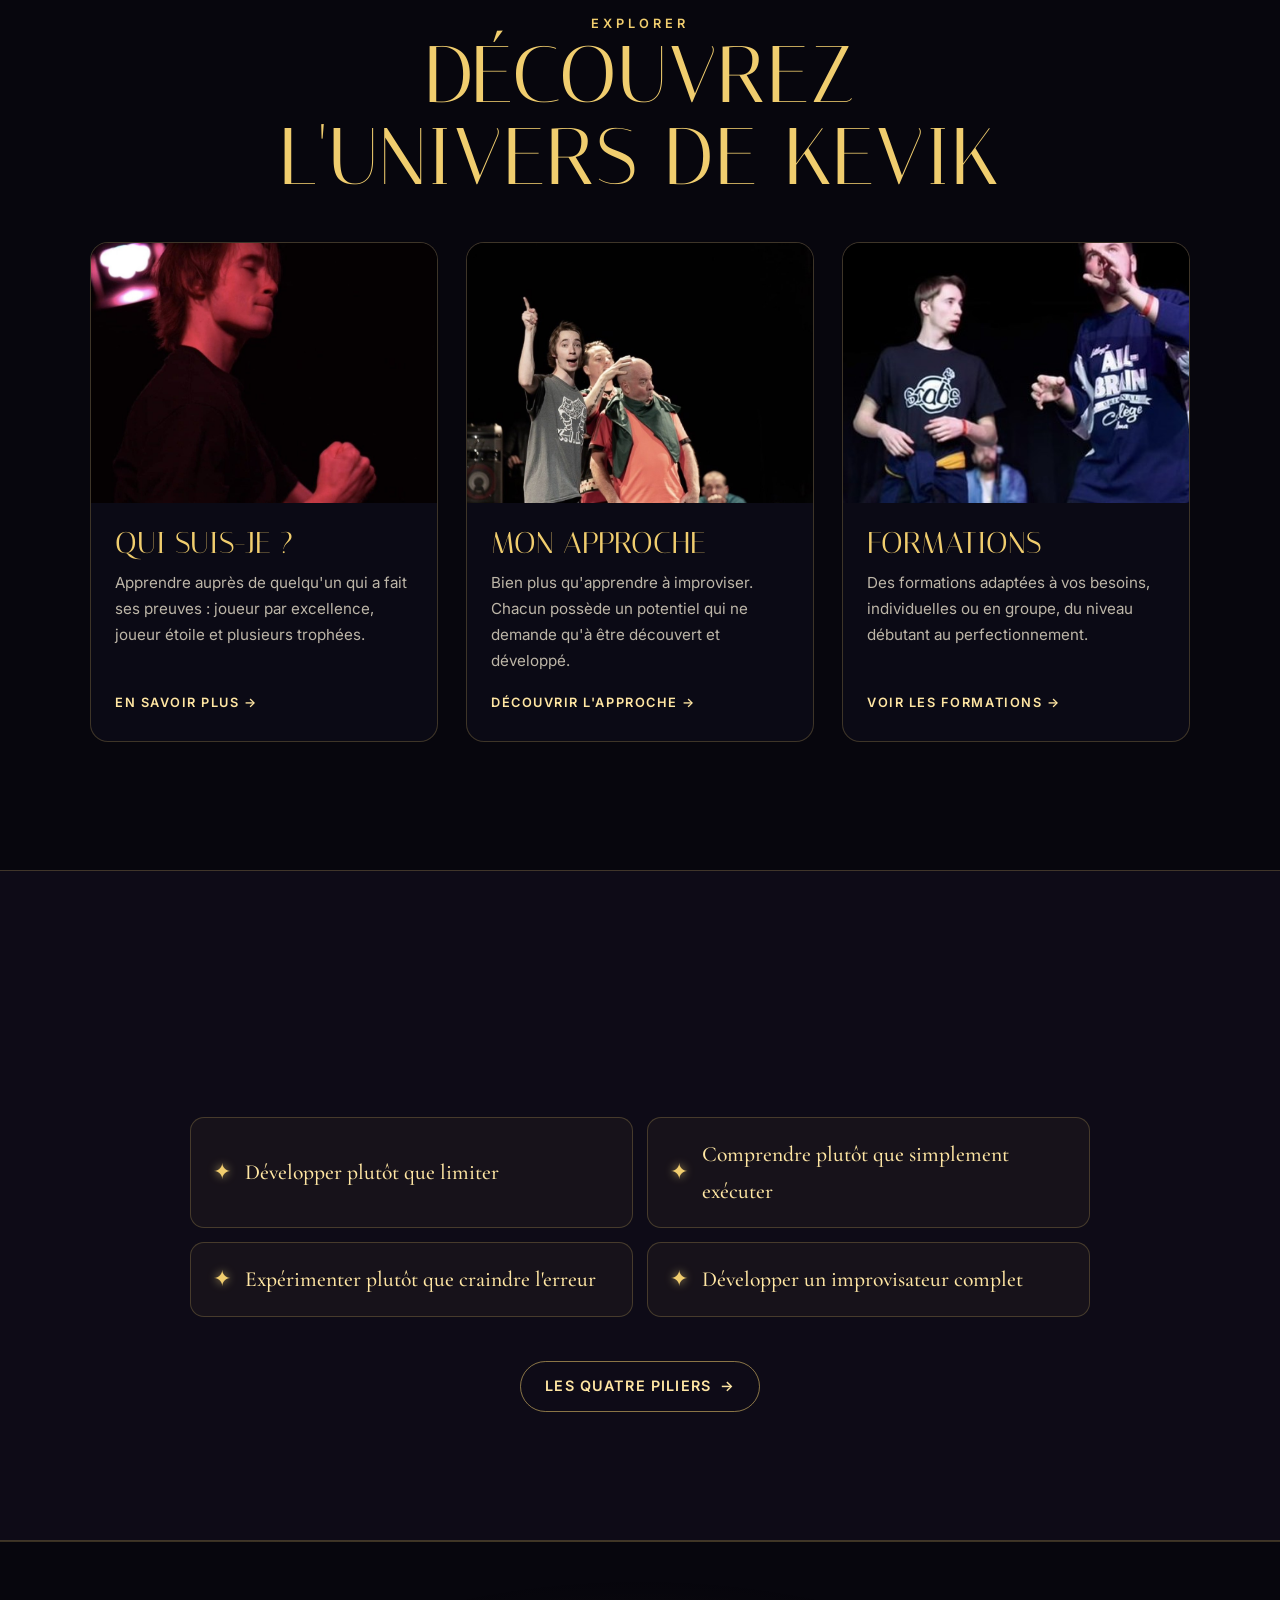
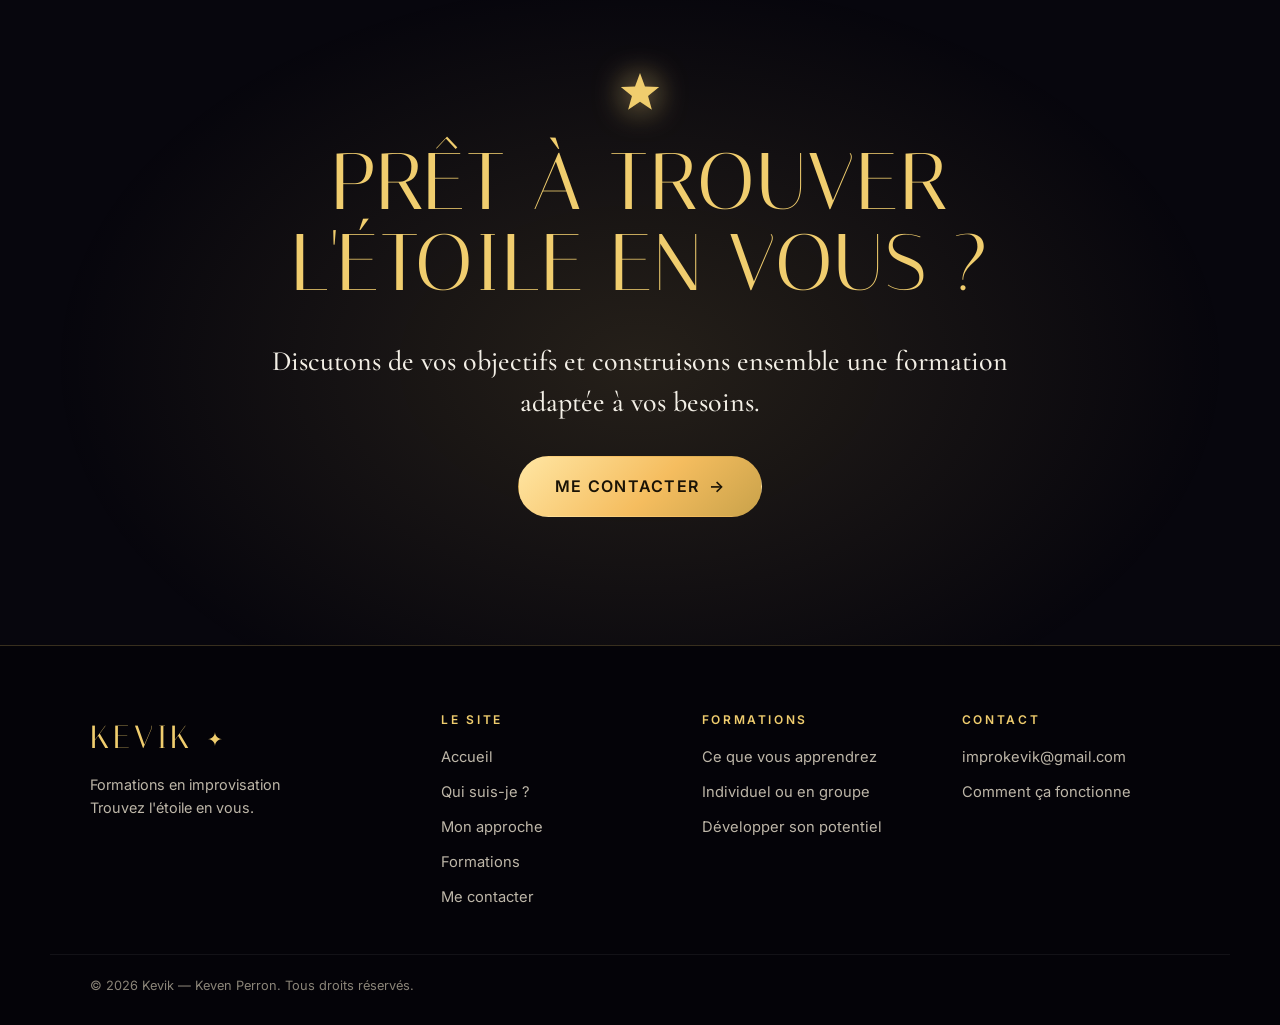
==== commit fa7ab72c: "Site multipage : Accueil, Qui suis-je ?, Mon approche, Formations, Me contacter - Menu d'en-tête ave" ====
--- a/index.html
+++ b/index.html
@@ -8,8 +8,9 @@
   <meta name="theme-color" content="#07060d">
   <meta property="og:type" content="website">
   <meta property="og:locale" content="fr_CA">
-  <meta property="og:title" content="Kevik — Formations en improvisation">
-  <meta property="og:description" content="Des formations pour développer votre créativité, votre confiance et votre talent en improvisation. Trouvez l'étoile en vous.">
+  <meta property="og:site_name" content="Kevik — Formations en improvisation">
+  <meta property="og:title" content="Kevik — Formations en improvisation | Trouvez l'étoile en vous">
+  <meta property="og:description" content="Formations en improvisation personnalisées avec Kevik (Keven Perron), improvisateur et comédien. Créativité, spontanéité, expression : trouvez l'étoile en vous.">
   <meta property="og:image" content="images/hero-scene.jpg">
   <link rel="icon" href="images/etoile.svg" type="image/svg+xml">
   <link rel="preconnect" href="https://fonts.googleapis.com">
@@ -24,7 +25,7 @@
 
   <header class="entete" id="entete">
     <div class="entete__inner">
-      <a class="logo" href="#accueil" aria-label="Kevik — retour à l'accueil">
+      <a class="logo" href="index.html" aria-label="Kevik — retour à l'accueil">
         <svg class="logo__etoile" viewBox="0 0 24 24" aria-hidden="true"><path d="M12 1.5l2.6 7.1 7.4.3-5.8 4.6 2 7.2L12 16.5l-6.2 4.2 2-7.2L2 8.9l7.4-.3z"/></svg>
         <span>KEVIK</span>
       </a>
@@ -32,33 +33,30 @@
         <span></span><span></span><span></span>
       </button>
       <nav class="nav" id="nav" aria-label="Navigation principale">
-        <a href="#accueil">Accueil</a>
-        <a href="#qui-suis-je">Qui suis-je&nbsp;?</a>
-        <a href="#approche">Mon approche</a>
-        <a href="#formations">Formations</a>
-        <a class="btn btn--petit" href="#contact">Me contacter</a>
+        <a href="index.html" aria-current="page">Accueil</a>
+        <a href="qui-suis-je.html">Qui suis-je&nbsp;?</a>
+        <a href="mon-approche.html">Mon approche</a>
+        <a href="formations.html">Formations</a>
+        <a class="btn btn--petit" href="contact.html">Me contacter</a>
       </nav>
     </div>
   </header>
 
   <main id="contenu">
 
-    <!-- ACCUEIL -->
-    <section class="hero" id="accueil">
+    <section class="hero">
       <div class="conteneur hero__grille">
         <div class="hero__texte">
           <p class="surtitre revele">Formations en improvisation</p>
-          <h1 class="hero__titre revele">
-            <span class="hero__nom">Kevik</span>
-          </h1>
+          <h1 class="hero__titre revele"><span class="hero__nom">Kevik</span></h1>
           <p class="slogan revele">
             <svg class="slogan__etoile" viewBox="0 0 24 24" aria-hidden="true"><path d="M12 1.5l2.6 7.1 7.4.3-5.8 4.6 2 7.2L12 16.5l-6.2 4.2 2-7.2L2 8.9l7.4-.3z"/></svg>
             Trouvez l'étoile en vous
           </p>
           <p class="valeurs revele">Créativité <span>✦</span> Spontanéité <span>✦</span> Expression</p>
           <div class="hero__actions revele">
-            <a class="btn" href="#contact">Me contacter <span aria-hidden="true">→</span></a>
-            <a class="btn btn--contour" href="#approche">Découvrir mon approche</a>
+            <a class="btn" href="contact.html">Me contacter <span aria-hidden="true">→</span></a>
+            <a class="btn btn--contour" href="formations.html">Voir les formations</a>
           </div>
         </div>
         <div class="hero__photos revele">
@@ -80,193 +78,91 @@
       </div>
     </section>
 
-    <!-- QUI SUIS-JE -->
-    <section class="section" id="qui-suis-je">
-      <div class="conteneur deux-colonnes">
-        <figure class="cadre cadre--portrait revele">
-          <img src="images/kevik-portrait.jpg" alt="Kevik sur scène, éclairé d'une lumière rouge" width="1075" height="1276" loading="lazy">
-        </figure>
-        <div>
-          <h2 class="titre-section revele">Qui suis-je&nbsp;?</h2>
-          <p class="sous-titre revele">Apprendre auprès de quelqu'un qui a fait ses preuves.</p>
-          <div class="texte revele">
-            <p>Je suis <strong>Keven Perron</strong>, improvisateur, comédien et créateur de contenu humoristique connu sous le nom de <strong>Kevik</strong>.</p>
-            <p>L'improvisation fait partie de mon parcours depuis plusieurs années. Au fil de mon cheminement, j'ai eu l'occasion de me démarquer sur différentes scènes et de recevoir plusieurs distinctions qui témoignent de mes aptitudes et de mon travail.</p>
-            <p>Parmi mes reconnaissances, on retrouve notamment les titres de joueur par excellence et joueur puncheur de plusieurs ligues, joueur étoile, beaucoup de trophées et plusieurs autres.</p>
-            <p>Ces expériences m'ont permis de développer une compréhension approfondie de l'improvisation sous toutes ses formes, autant sur le plan technique que pratique.</p>
-            <p>Mon objectif est simple&nbsp;: vous transmettre ce que j'ai appris et ce qu'on m'a appris. Je vous donnerai donc des outils concrets pour vous aider à repousser vos limites et vous permettre de développer votre plein potentiel.</p>
-          </div>
-          <ul class="distinctions revele" aria-label="Distinctions">
-            <li><span aria-hidden="true">★</span> Joueur par excellence</li>
-            <li><span aria-hidden="true">★</span> Joueur puncheur</li>
-            <li><span aria-hidden="true">★</span> Joueur étoile</li>
-          </ul>
-        </div>
-      </div>
-
-      <div class="conteneur galerie revele">
-        <figure class="cadre">
-          <img src="images/atelier.jpg" alt="Kevik lors d'un atelier d'improvisation" width="1059" height="704" loading="lazy">
-        </figure>
-        <figure class="cadre">
-          <img src="images/scene-duo.jpg" alt="Deux improvisateurs en chandail de hockey sur une scène d'improvisation" width="1060" height="703" loading="lazy">
-          <figcaption>Photo&nbsp;: Brandon Shink Photographe</figcaption>
-        </figure>
-      </div>
-    </section>
-
-    <!-- DÉVELOPPER SON POTENTIEL -->
-    <section class="section section--voile" id="potentiel">
+    <section class="section">
       <div class="conteneur">
-        <h2 class="titre-section centre revele">Développer son potentiel</h2>
-        <div class="piliers">
-          <article class="pilier revele">
-            <span class="pilier__icone" aria-hidden="true">✦</span>
-            <h3>Développer plutôt que limiter</h3>
-            <p>Encourager les participants à exploiter leur imagination et à oser proposer des idées.</p>
-          </article>
-          <article class="pilier revele">
-            <span class="pilier__icone" aria-hidden="true">✦</span>
-            <h3>Comprendre plutôt que simplement exécuter</h3>
-            <p>Enseigner les mécanismes derrière une bonne scène, un personnage intéressant ou un univers crédible.</p>
-          </article>
-          <article class="pilier revele">
-            <span class="pilier__icone" aria-hidden="true">✦</span>
-            <h3>Expérimenter plutôt que craindre l'erreur</h3>
-            <p>Apprendre par la pratique, essayer, se tromper et recommencer.</p>
-          </article>
-          <article class="pilier revele">
-            <span class="pilier__icone" aria-hidden="true">✦</span>
-            <h3>Développer un improvisateur complet</h3>
-            <p>Travailler autant l'écoute, le jeu physique et l'interprétation que la créativité, le meublage et l'humour.</p>
-          </article>
-        </div>
-        <p class="et-plus centre revele">… et bien plus encore.</p>
-      </div>
-    </section>
-
-    <!-- MON APPROCHE -->
-    <section class="section" id="approche">
-      <div class="conteneur">
-        <h2 class="titre-section revele">Mon approche</h2>
-        <div class="deux-colonnes deux-colonnes--inverse">
-          <div class="texte revele">
-            <p class="sous-titre">Bien plus qu'apprendre à improviser.</p>
-            <p>L'improvisation est un art qui offre des possibilités presque infinies. Mon approche repose sur une conviction&nbsp;: chacun possède un potentiel qui ne demande qu'à être découvert et développé.</p>
-            <p>Animé par une véritable passion pour cette discipline, je souhaite avant tout transmettre ce que j'ai appris, partager mon expérience et donner aux autres le goût de se dépasser.</p>
-            <p>À travers mes formations, je souhaite accompagner chaque participant dans sa progression, lui permettre d'acquérir des outils concrets, de développer ses compétences et surtout, de découvrir tout ce dont il est capable.</p>
-            <p>Je crois qu'apprendre doit aussi être synonyme de plaisir, d'expérimentation et de dépassement de soi. On apprend en osant, en essayant, en faisant des erreurs et en repoussant progressivement ses propres limites.</p>
-            <p>Ma plus grande satisfaction&nbsp;? Voir mes participants évoluer, prendre confiance en eux, accomplir des choses qu'ils ne se croyaient pas capables de réaliser et être fiers du chemin parcouru.</p>
-          </div>
-          <figure class="cadre revele">
-            <img src="images/approche.jpg" alt="Kevik pointe vers le ciel pendant une improvisation sur scène" width="1075" height="712" loading="lazy">
-          </figure>
-        </div>
-        <blockquote class="citation revele">
-          <p>Parce que mon objectif n'est pas seulement de faire de vous de meilleurs improvisateurs. C'est de vous aider à découvrir l'improvisateur que vous pouvez devenir.</p>
-        </blockquote>
-      </div>
-    </section>
-
-    <!-- CE QUE VOUS APPRENDREZ -->
-    <section class="section section--voile" id="apprendre">
-      <div class="conteneur">
-        <h2 class="titre-section centre revele">Ce que vous apprendrez</h2>
-        <ul class="apprentissages revele">
-          <li>Création de personnages</li>
-          <li>Construction de scènes et d'histoires</li>
-          <li>Développement de l'imagination</li>
-          <li>Écoute et connexion avec les autres</li>
-          <li>Spontanéité et réactivité</li>
-          <li>Expression des émotions</li>
-          <li>Jeu physique et langage corporel</li>
-          <li>Humour et sens de la répartie</li>
-          <li>Techniques avancées d'improvisation</li>
-          <li>Confiance et présence sur scène</li>
-        </ul>
-        <p class="et-plus centre revele">Et bien plus encore&nbsp;!</p>
-        <div class="galerie revele">
-          <figure class="cadre">
-            <img src="images/apprendre-2.jpg" alt="Deux improvisateurs en action pendant un match d'improvisation" width="597" height="312" loading="lazy">
-          </figure>
-          <figure class="cadre">
-            <img src="images/apprendre-1.jpg" alt="Des improvisateurs attendent leur tour derrière la bande de la patinoire d'improvisation" width="522" height="326" loading="lazy">
-          </figure>
+        <p class="surtitre centre revele">Explorer</p>
+        <h2 class="titre-section centre revele">Découvrez l'univers de Kevik</h2>
+        <div class="cartes">
+          <a class="carte revele" href="qui-suis-je.html">
+            <span class="carte__image"><img src="images/kevik-portrait.jpg" alt="Kevik sur scène, éclairé d'une lumière rouge" width="1075" height="1276" loading="lazy"></span>
+            <span class="carte__corps">
+              <span class="carte__titre">Qui suis-je&nbsp;?</span>
+              <span class="carte__texte">Apprendre auprès de quelqu'un qui a fait ses preuves&nbsp;: joueur par excellence, joueur étoile et plusieurs trophées.</span>
+              <span class="carte__lien">En savoir plus <span aria-hidden="true">→</span></span>
+            </span>
+          </a>
+          <a class="carte revele" href="mon-approche.html">
+            <span class="carte__image"><img src="images/approche.jpg" alt="Kevik pointe vers le ciel pendant une improvisation sur scène" width="1075" height="712" loading="lazy"></span>
+            <span class="carte__corps">
+              <span class="carte__titre">Mon approche</span>
+              <span class="carte__texte">Bien plus qu'apprendre à improviser. Chacun possède un potentiel qui ne demande qu'à être découvert et développé.</span>
+              <span class="carte__lien">Découvrir l'approche <span aria-hidden="true">→</span></span>
+            </span>
+          </a>
+          <a class="carte revele" href="formations.html">
+            <span class="carte__image"><img src="images/apprendre-2.jpg" alt="Deux improvisateurs en action pendant un match d'improvisation" width="597" height="312" loading="lazy"></span>
+            <span class="carte__corps">
+              <span class="carte__titre">Formations</span>
+              <span class="carte__texte">Des formations adaptées à vos besoins, individuelles ou en groupe, du niveau débutant au perfectionnement.</span>
+              <span class="carte__lien">Voir les formations <span aria-hidden="true">→</span></span>
+            </span>
+          </a>
         </div>
       </div>
     </section>
 
-    <!-- FORMATIONS ADAPTÉES -->
-    <section class="section" id="formations">
-      <div class="conteneur deux-colonnes">
-        <div>
-          <h2 class="titre-section revele">Des formations adaptées à vos besoins</h2>
-          <div class="texte revele">
-            <p class="sous-titre">Chaque improvisateur est différent.</p>
-            <p>C'est pourquoi je privilégie une approche personnalisée plutôt que des formations préétablies. Que vous soyez débutant, intermédiaire ou que vous souhaitiez perfectionner certains aspects de votre jeu, les formations sont conçues en fonction de vos objectifs, de votre expérience et de vos besoins.</p>
-            <p>Vous choisissez vos objectifs, je construis le chemin pour les atteindre. Les formations peuvent être offertes individuellement ou en groupe, selon vos préférences et les possibilités.</p>
-            <p>Vous avez une demande particulière&nbsp;? N'hésitez pas à me contacter. Nous pourrons élaborer une formation qui vous ressemble.</p>
-          </div>
-          <ul class="etiquettes revele" aria-label="Formules offertes">
-            <li>Débutant</li>
-            <li>Intermédiaire</li>
-            <li>Perfectionnement</li>
-            <li>Individuel</li>
-            <li>En groupe</li>
-          </ul>
-        </div>
-        <div class="mosaique revele">
-          <figure class="cadre">
-            <img src="images/formations-1.jpg" alt="Des improvisateurs superposent leurs mains avant un match" width="384" height="225" loading="lazy">
-          </figure>
-          <figure class="cadre">
-            <img src="images/formations-2.jpg" alt="Deux improvisateurs sur une scène au rideau rouge" width="354" height="224" loading="lazy">
-          </figure>
-        </div>
+    <section class="section section--voile">
+      <div class="conteneur">
+        <h2 class="titre-section centre revele">Développer son potentiel</h2>
+        <ul class="piliers-courts revele">
+          <li><span aria-hidden="true">✦</span> Développer plutôt que limiter</li>
+          <li><span aria-hidden="true">✦</span> Comprendre plutôt que simplement exécuter</li>
+          <li><span aria-hidden="true">✦</span> Expérimenter plutôt que craindre l'erreur</li>
+          <li><span aria-hidden="true">✦</span> Développer un improvisateur complet</li>
+        </ul>
+        <p class="centre revele"><a class="btn btn--contour" href="mon-approche.html#potentiel">Les quatre piliers <span aria-hidden="true">→</span></a></p>
       </div>
     </section>
 
-    <!-- CONTACT -->
-    <section class="section contact" id="contact">
-      <div class="conteneur deux-colonnes">
-        <div class="contact__texte">
-          <h2 class="titre-section revele">Prêt à trouver l'étoile en vous&nbsp;?</h2>
-          <p class="accent revele">Une envie d'apprendre, de progresser ou de repousser vos limites&nbsp;? Discutons de vos objectifs et construisons ensemble une formation adaptée à vos besoins.</p>
-          <div class="contact__actions revele">
-            <a class="btn btn--grand" href="mailto:improkevik@gmail.com?subject=Demande%20de%20formation%20en%20improvisation&amp;body=Bonjour%20Kevik%2C%0A%0AJ%E2%80%99aimerais%20en%20savoir%20plus%20sur%20vos%20formations%20en%20improvisation.%0A%0ANom%20%3A%0AFormation%20individuelle%20ou%20en%20groupe%20%3A%0ANiveau%20(d%C3%A9butant%2C%20interm%C3%A9diaire%2C%20avanc%C3%A9)%20%3A%0AMes%20objectifs%20%3A%0AMes%20disponibilit%C3%A9s%20%3A%0A%0AMerci%20!">
-              Me contacter par courriel <span aria-hidden="true">→</span>
-            </a>
-            <div class="courriel">
-              <span>ou écrivez directement à</span>
-              <button type="button" class="courriel__copier" id="copier" data-courriel="improkevik@gmail.com">
-                improkevik@gmail.com
-                <svg viewBox="0 0 24 24" aria-hidden="true"><rect x="9" y="9" width="11" height="11" rx="2"/><path d="M5 15V5a2 2 0 0 1 2-2h10"/></svg>
-              </button>
-              <span class="courriel__statut" id="copier-statut" role="status" aria-live="polite"></span>
-            </div>
-          </div>
+    <section class="appel">
+      <div class="conteneur etroit centre">
+        <svg class="appel__etoile revele" viewBox="0 0 24 24" aria-hidden="true"><path d="M12 1.5l2.6 7.1 7.4.3-5.8 4.6 2 7.2L12 16.5l-6.2 4.2 2-7.2L2 8.9l7.4-.3z"/></svg>
+        <h2 class="titre-section revele">Prêt à trouver l'étoile en vous&nbsp;?</h2>
+        <p class="accent revele">Discutons de vos objectifs et construisons ensemble une formation adaptée à vos besoins.</p>
+        <div class="appel__actions revele">
+          <a class="btn btn--grand" href="contact.html">Me contacter <span aria-hidden="true">→</span></a>
         </div>
-        <figure class="cadre cadre--portrait revele">
-          <img src="images/trophee.jpg" alt="Kevik tenant un trophée en forme d'étoile" width="1075" height="1342" loading="lazy">
-        </figure>
       </div>
     </section>
   </main>
 
   <footer class="pied">
     <div class="conteneur pied__inner">
-      <div>
-        <p class="pied__logo">KEVIK <span>✦</span></p>
-        <p class="pied__sous">Formations en improvisation — Trouvez l'étoile en vous</p>
+      <div class="pied__marque">
+        <a class="pied__logo" href="index.html">KEVIK <span>✦</span></a>
+        <p class="pied__sous">Formations en improvisation<br>Trouvez l'étoile en vous.</p>
       </div>
-      <nav class="pied__nav" aria-label="Navigation du pied de page">
-        <a href="#qui-suis-je">Qui suis-je&nbsp;?</a>
-        <a href="#approche">Mon approche</a>
-        <a href="#formations">Formations</a>
+      <nav class="pied__colonne" aria-label="Pages du site">
+        <p class="pied__titre">Le site</p>
+        <a href="index.html">Accueil</a>
+        <a href="qui-suis-je.html">Qui suis-je&nbsp;?</a>
+        <a href="mon-approche.html">Mon approche</a>
+        <a href="formations.html">Formations</a>
+        <a href="contact.html">Me contacter</a>
+      </nav>
+      <div class="pied__colonne">
+        <p class="pied__titre">Formations</p>
+        <a href="formations.html#apprendre">Ce que vous apprendrez</a>
+        <a href="formations.html#formules">Individuel ou en groupe</a>
+        <a href="mon-approche.html#potentiel">Développer son potentiel</a>
+      </div>
+      <div class="pied__colonne">
+        <p class="pied__titre">Contact</p>
         <a href="mailto:improkevik@gmail.com">improkevik@gmail.com</a>
-      </nav>
+        <a href="contact.html#etapes">Comment ça fonctionne</a>
+      </div>
     </div>
-    <p class="pied__copyright conteneur">© <span id="annee">2026</span> Kevik. Tous droits réservés.</p>
+    <p class="pied__copyright conteneur">© <span id="annee">2026</span> Kevik — Keven Perron. Tous droits réservés.</p>
   </footer>
 
   <script src="script.js" defer></script>
--- a/styles.css
+++ b/styles.css
@@ -151,9 +151,10 @@
   transition: transform .25s ease;
 }
 .nav a:not(.btn):hover,
-.nav a.actif { color: var(--or-clair); }
+.nav a:not(.btn)[aria-current="page"] { color: var(--or-clair); }
 .nav a:not(.btn):hover::after,
-.nav a.actif::after { transform: scaleX(1); }
+.nav a:not(.btn)[aria-current="page"]::after { transform: scaleX(1); }
+.nav .btn[aria-current="page"] { box-shadow: 0 0 0 2px var(--nuit), 0 0 0 3px var(--or); }
 
 .menu-btn {
   display: none;
@@ -600,35 +601,269 @@
 
 /* ---------- Pied de page ---------- */
 .pied {
-  padding: 56px 0 28px;
+  padding: 64px 0 28px;
   border-top: 1px solid var(--ligne);
-  background: rgba(5, 4, 9, .85);
+  background: rgba(5, 4, 9, .88);
 }
 .pied__inner {
-  display: flex;
-  flex-wrap: wrap;
-  align-items: flex-start;
-  justify-content: space-between;
-  gap: 28px;
-}
-.pied__logo { font-family: var(--f-titre); font-size: 2rem; letter-spacing: .12em; color: var(--or); }
+  display: grid;
+  grid-template-columns: 1.4fr repeat(3, 1fr);
+  gap: 32px;
+}
+.pied__logo {
+  font-family: var(--f-titre);
+  font-size: 2rem;
+  letter-spacing: .12em;
+  color: var(--or);
+  text-decoration: none;
+}
 .pied__logo span { font-size: .6em; vertical-align: middle; }
-.pied__sous { color: var(--texte-doux); font-size: .9rem; }
-.pied__nav { display: flex; flex-wrap: wrap; gap: 10px 26px; }
-.pied__nav a {
+.pied__sous { margin-top: 8px; color: var(--texte-doux); font-size: .9rem; line-height: 1.6; }
+.pied__colonne { display: flex; flex-direction: column; gap: 10px; }
+.pied__titre {
+  font-size: .75rem;
+  font-weight: 600;
+  letter-spacing: .22em;
+  text-transform: uppercase;
+  color: var(--or);
+  margin-bottom: 4px;
+}
+.pied__colonne a {
+  width: fit-content;
   text-decoration: none;
-  font-size: .9rem;
+  font-size: .92rem;
   color: var(--texte-doux);
   transition: color .2s ease;
 }
-.pied__nav a:hover { color: var(--or-clair); }
+.pied__colonne a:hover { color: var(--or-clair); }
 .pied__copyright {
-  margin-top: 36px;
+  margin-top: 44px;
   padding-top: 20px;
   border-top: 1px solid rgba(255, 255, 255, .06);
   font-size: .8rem;
-  color: #7f7a70;
-}
+  color: #8a8478;
+}
+
+/* ---------- Bandeau des pages intérieures ---------- */
+.page-hero { padding: clamp(36px, 6vw, 80px) 0 clamp(40px, 6vw, 72px); border-bottom: 1px solid var(--ligne); }
+.page-hero__grille {
+  display: grid;
+  grid-template-columns: minmax(0, 1.1fr) minmax(0, .9fr);
+  gap: clamp(28px, 5vw, 72px);
+  align-items: center;
+}
+.page-hero__titre {
+  font-family: var(--f-titre);
+  font-weight: 400;
+  font-size: clamp(2.8rem, 1.6rem + 5vw, 5.6rem);
+  line-height: 1;
+  text-transform: uppercase;
+  letter-spacing: .02em;
+  color: var(--or);
+  margin: .2em 0 .35em;
+  text-wrap: balance;
+  filter: drop-shadow(0 0 24px rgba(240, 205, 110, .2));
+}
+.page-hero .sous-titre { margin-bottom: 0; }
+.page-hero__photo { aspect-ratio: 4 / 3; }
+.fil {
+  display: flex;
+  flex-wrap: wrap;
+  align-items: center;
+  gap: 10px;
+  margin-bottom: 22px;
+  font-size: .8rem;
+  letter-spacing: .08em;
+  color: var(--texte-doux);
+}
+.fil a { text-decoration: none; color: var(--texte-doux); }
+.fil a:hover { color: var(--or-clair); }
+.fil span[aria-hidden] { color: var(--or); font-size: .7em; }
+.fil [aria-current] { color: var(--or-clair); }
+
+/* ---------- Cartes de l'accueil ---------- */
+.cartes {
+  display: grid;
+  grid-template-columns: repeat(3, minmax(0, 1fr));
+  gap: clamp(16px, 2.4vw, 28px);
+  margin-top: clamp(24px, 4vw, 44px);
+}
+.carte {
+  display: flex;
+  flex-direction: column;
+  text-decoration: none;
+  border: 1px solid var(--ligne);
+  border-radius: calc(var(--rayon) + 4px);
+  overflow: hidden;
+  background: rgba(14, 12, 24, .75);
+  transition: transform .3s ease, border-color .3s ease, box-shadow .3s ease;
+}
+.carte:hover { transform: translateY(-6px); border-color: rgba(240, 205, 110, .55); box-shadow: 0 28px 60px -28px rgba(240, 205, 110, .4); }
+.carte__image { display: block; aspect-ratio: 4 / 3; overflow: hidden; }
+.carte__image img { width: 100%; height: 100%; object-fit: cover; transition: transform .8s ease; }
+.carte:hover .carte__image img { transform: scale(1.05); }
+.carte__corps { display: flex; flex-direction: column; gap: 10px; padding: 24px 24px 28px; flex: 1; }
+.carte__titre { font-family: var(--f-titre); font-size: 1.9rem; line-height: 1.1; text-transform: uppercase; color: var(--or); }
+.carte__texte { color: var(--texte-doux); font-size: .95rem; }
+.carte__lien { margin-top: auto; padding-top: 8px; font-size: .8rem; font-weight: 600; letter-spacing: .12em; text-transform: uppercase; color: var(--or-clair); }
+.carte__lien span { display: inline-block; transition: transform .2s ease; }
+.carte:hover .carte__lien span { transform: translateX(4px); }
+
+.piliers-courts {
+  list-style: none;
+  padding: 0;
+  margin: clamp(20px, 3vw, 36px) auto clamp(28px, 4vw, 44px);
+  max-width: 900px;
+  display: grid;
+  grid-template-columns: repeat(2, minmax(0, 1fr));
+  gap: 14px;
+}
+.piliers-courts li {
+  display: flex;
+  align-items: center;
+  gap: 14px;
+  padding: 18px 22px;
+  border: 1px solid var(--ligne);
+  border-radius: var(--rayon);
+  background: rgba(240, 205, 110, .04);
+  font-family: var(--f-accent);
+  font-size: clamp(1.15rem, 1.05rem + .4vw, 1.35rem);
+  font-weight: 500;
+  color: var(--or-clair);
+}
+.piliers-courts li span { color: var(--or); text-shadow: 0 0 10px rgba(255, 220, 130, .7); }
+
+/* ---------- Appel à l'action ---------- */
+.appel {
+  padding: clamp(72px, 10vw, 130px) 0;
+  border-top: 1px solid var(--ligne);
+  background: radial-gradient(ellipse at 50% 60%, rgba(240, 205, 110, .13), transparent 65%);
+}
+.appel__etoile {
+  width: 46px; height: 46px;
+  margin: 0 auto 18px;
+  fill: var(--or);
+  filter: drop-shadow(0 0 16px rgba(255, 220, 130, .9));
+  animation: pulse 3.2s ease-in-out infinite;
+}
+.appel .accent { color: var(--texte); }
+.appel__actions { margin-top: 34px; }
+
+/* ---------- Navigation précédente / suivante ---------- */
+.suite {
+  display: flex;
+  justify-content: space-between;
+  gap: 16px;
+  padding-top: clamp(40px, 6vw, 72px);
+  padding-bottom: clamp(40px, 6vw, 72px);
+}
+.suite__lien {
+  display: inline-flex;
+  align-items: center;
+  gap: 14px;
+  padding: 16px 22px;
+  border: 1px solid var(--ligne);
+  border-radius: var(--rayon);
+  text-decoration: none;
+  font-family: var(--f-accent);
+  font-size: 1.3rem;
+  color: var(--or-clair);
+  transition: border-color .2s ease, background-color .2s ease;
+}
+.suite__lien:hover { border-color: rgba(240, 205, 110, .55); background: rgba(240, 205, 110, .06); }
+.suite__lien small {
+  display: block;
+  font-family: var(--f-texte);
+  font-size: .7rem;
+  letter-spacing: .18em;
+  text-transform: uppercase;
+  color: var(--texte-doux);
+}
+.suite__lien--suiv { text-align: right; margin-left: auto; }
+.suite__fleche { color: var(--or); font-size: 1.2rem; }
+
+/* ---------- Qui suis-je ---------- */
+.lettrine::first-letter {
+  float: left;
+  font-family: var(--f-titre);
+  font-size: 4.2em;
+  line-height: .8;
+  padding: 6px 12px 0 0;
+  color: var(--or);
+}
+.encadre {
+  padding: clamp(26px, 3vw, 40px);
+  border: 1px solid var(--ligne);
+  border-radius: calc(var(--rayon) + 4px);
+  background: linear-gradient(160deg, rgba(240, 205, 110, .1), rgba(14, 12, 24, .7) 50%);
+}
+.encadre__titre { font-family: var(--f-titre); font-weight: 400; font-size: 2rem; text-transform: uppercase; color: var(--or); }
+.encadre__intro { margin: 8px 0 18px; color: var(--texte-doux); font-size: .95rem; }
+.distinctions-liste { list-style: none; padding: 0; margin: 0; display: grid; gap: 4px; }
+.distinctions-liste li {
+  display: flex;
+  gap: 14px;
+  align-items: baseline;
+  padding: 12px 0;
+  border-bottom: 1px solid var(--ligne);
+}
+.distinctions-liste li:last-child { border-bottom: 0; }
+.distinctions-liste li > span:first-child { color: var(--or); text-shadow: 0 0 10px rgba(255, 220, 130, .7); }
+.distinctions-liste strong { color: var(--or-clair); font-weight: 600; }
+.galerie--trois { grid-template-columns: 1.2fr 1.2fr .8fr; margin-top: clamp(24px, 4vw, 44px); }
+.galerie--trois .cadre { aspect-ratio: auto; height: clamp(220px, 26vw, 360px); }
+
+.texte--grand { font-size: clamp(1.05rem, 1rem + .25vw, 1.18rem); }
+
+/* ---------- Formations ---------- */
+.formules {
+  display: grid;
+  grid-template-columns: repeat(2, minmax(0, 1fr));
+  gap: clamp(16px, 2.4vw, 28px);
+  margin-top: clamp(24px, 4vw, 44px);
+}
+.formule {
+  padding: clamp(26px, 3vw, 40px);
+  border: 1px solid var(--ligne);
+  border-radius: calc(var(--rayon) + 4px);
+  background: linear-gradient(160deg, rgba(240, 205, 110, .08), rgba(14, 12, 24, .6) 45%);
+}
+.formule h3 { font-family: var(--f-accent); font-weight: 600; font-size: clamp(1.4rem, 1.2rem + .7vw, 1.8rem); color: var(--or-clair); margin-bottom: 10px; }
+.formule p { color: var(--texte-doux); }
+.etiquettes--centre { justify-content: center; margin-top: 32px; }
+
+/* ---------- Contact : étapes ---------- */
+.etapes {
+  list-style: none;
+  padding: 0;
+  margin: clamp(24px, 4vw, 44px) 0 clamp(36px, 5vw, 56px);
+  display: grid;
+  grid-template-columns: repeat(3, minmax(0, 1fr));
+  gap: clamp(16px, 2.4vw, 28px);
+  counter-reset: none;
+}
+.etape {
+  position: relative;
+  padding: clamp(26px, 3vw, 36px);
+  border: 1px solid var(--ligne);
+  border-radius: calc(var(--rayon) + 4px);
+  background: rgba(14, 12, 24, .7);
+}
+.etape__numero {
+  display: inline-grid;
+  place-items: center;
+  width: 48px; height: 48px;
+  margin-bottom: 16px;
+  border-radius: 50%;
+  border: 1px solid rgba(240, 205, 110, .6);
+  font-family: var(--f-texte);
+  font-weight: 500;
+  font-size: 1.15rem;
+  color: var(--or);
+  box-shadow: 0 0 22px -4px rgba(240, 205, 110, .5);
+}
+.etape h3 { font-family: var(--f-accent); font-weight: 600; font-size: 1.5rem; line-height: 1.2; color: var(--or-clair); margin-bottom: 8px; }
+.etape p { color: var(--texte-doux); }
 
 /* ---------- Apparition au défilement ---------- */
 .js .revele {
@@ -648,6 +883,12 @@
   #formations .deux-colonnes,
   .contact .deux-colonnes { grid-template-columns: 1fr; }
   #approche .cadre { position: relative; top: 0; }
+  .page-hero__grille { grid-template-columns: 1fr; }
+  .page-hero__photo { max-width: 640px; }
+  .cartes { grid-template-columns: 1fr; max-width: 560px; margin-inline: auto; }
+  .etapes { grid-template-columns: 1fr; }
+  .pied__inner { grid-template-columns: 1fr 1fr; }
+  .pied__marque { grid-column: 1 / -1; }
   .cadre--portrait { max-width: 520px; }
   #qui-suis-je .cadre--portrait { aspect-ratio: 4 / 4.2; }
 }
@@ -692,7 +933,13 @@
   .mosaique .cadre:nth-child(2) { width: 100%; }
 
   .btn--grand { width: 100%; padding-inline: 20px; font-size: .9rem; }
-  .pied__inner { flex-direction: column; }
+  .piliers-courts,
+  .formules,
+  .galerie--trois { grid-template-columns: 1fr; }
+  .galerie--trois .cadre { height: auto; aspect-ratio: 3 / 2; }
+  .galerie--trois .cadre:last-child { aspect-ratio: 4 / 5; }
+  .suite { flex-direction: column; }
+  .suite__lien { width: 100%; justify-content: space-between; }
 }
 
 @media (prefers-reduced-motion: reduce) {
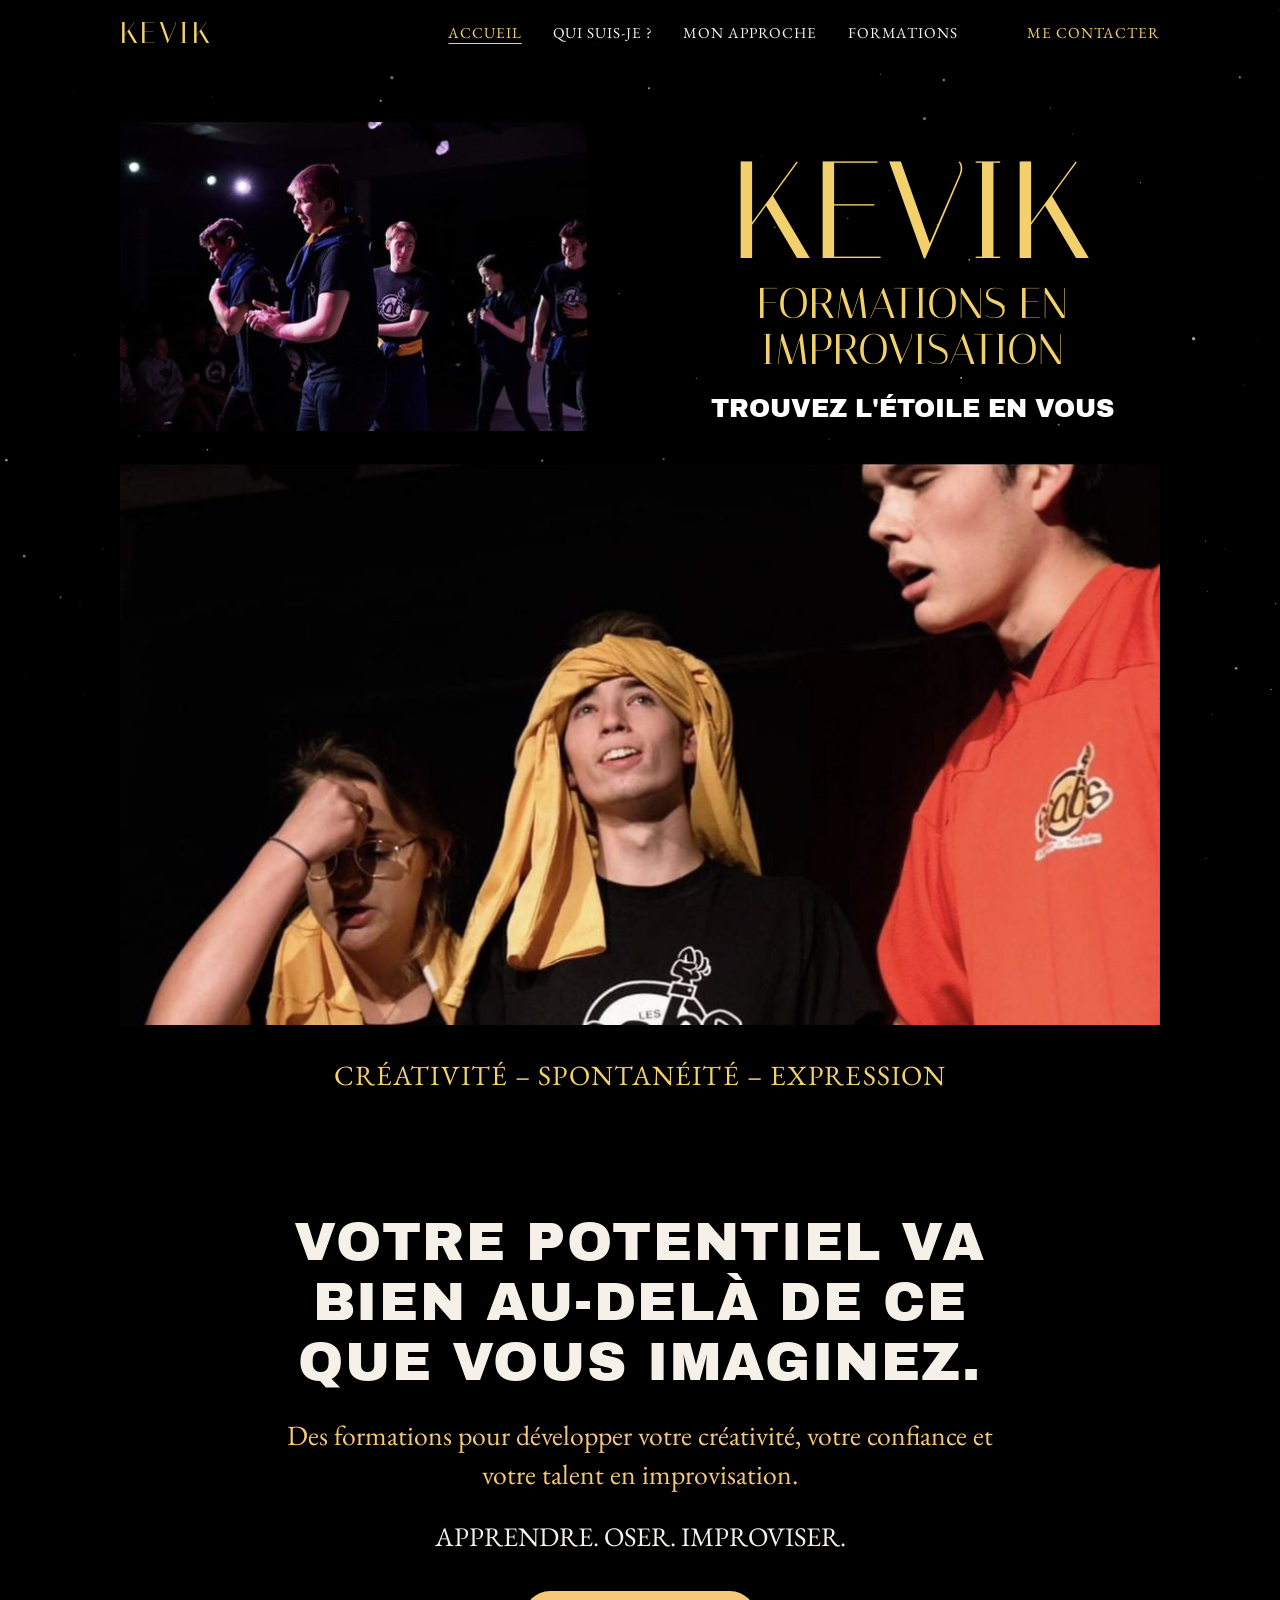
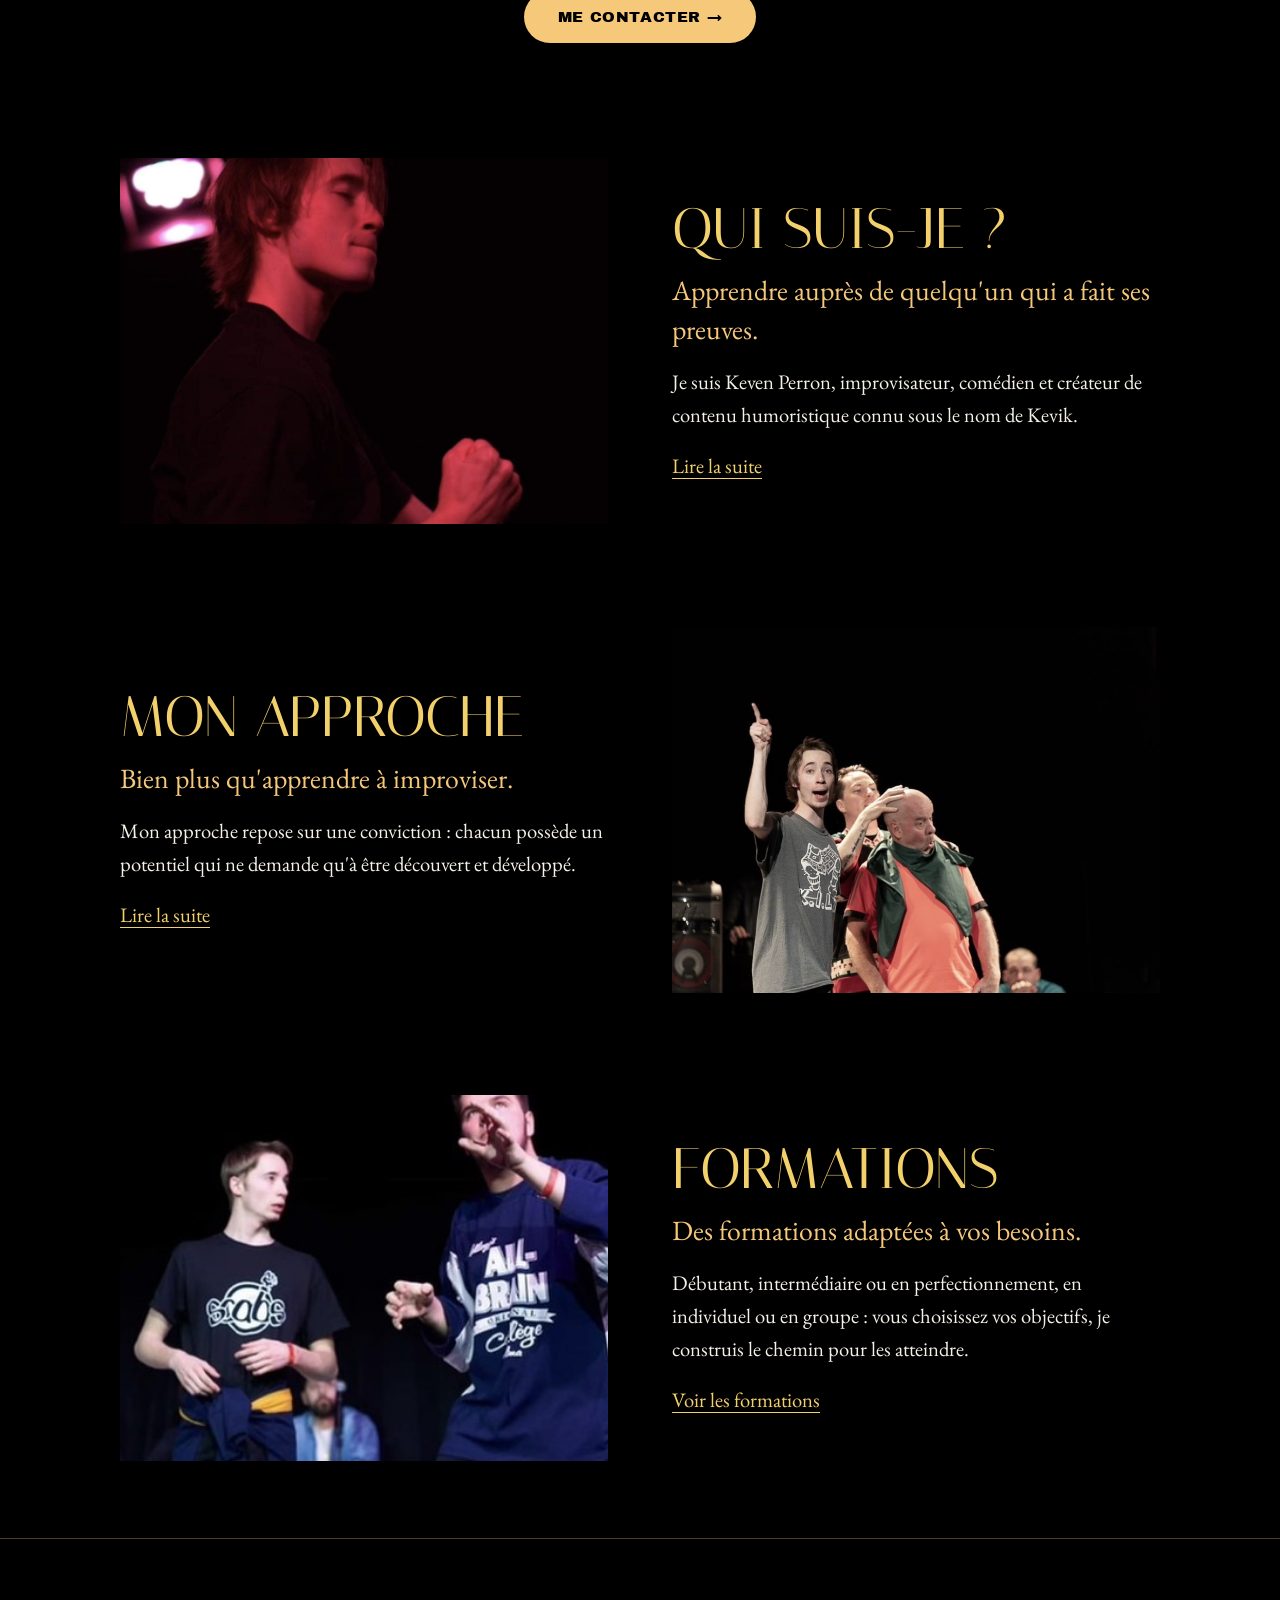
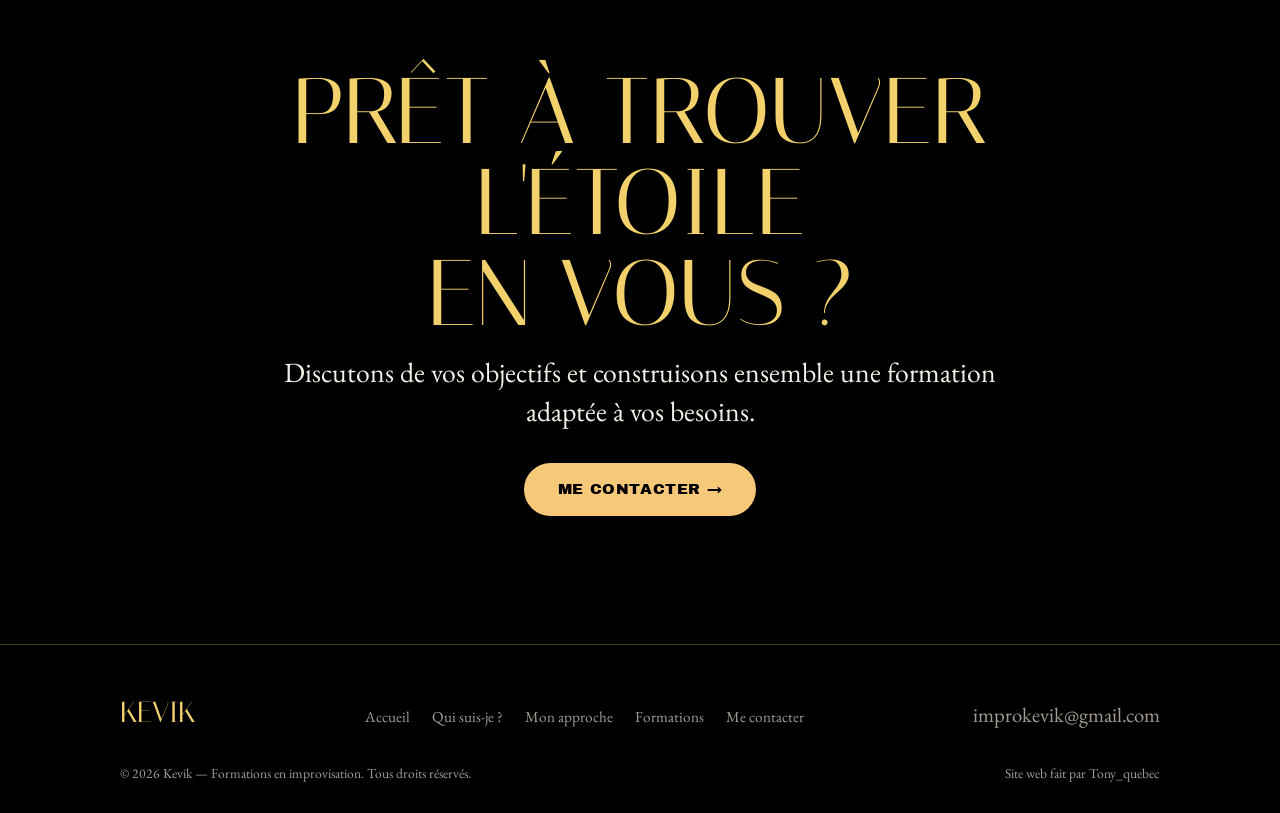
==== commit b79112b4: "Style plus sobre et crédit Tony_quebec - Retire dégradés, lueurs, cartes, étiquettes, fils d'Ariane " ====
--- a/index.html
+++ b/index.html
@@ -5,7 +5,8 @@
   <meta name="viewport" content="width=device-width, initial-scale=1">
   <title>Kevik — Formations en improvisation | Trouvez l'étoile en vous</title>
   <meta name="description" content="Formations en improvisation personnalisées avec Kevik (Keven Perron), improvisateur et comédien. Créativité, spontanéité, expression : trouvez l'étoile en vous.">
-  <meta name="theme-color" content="#07060d">
+  <meta name="author" content="Tony_quebec">
+  <meta name="theme-color" content="#000000">
   <meta property="og:type" content="website">
   <meta property="og:locale" content="fr_CA">
   <meta property="og:site_name" content="Kevik — Formations en improvisation">
@@ -15,7 +16,7 @@
   <link rel="icon" href="images/etoile.svg" type="image/svg+xml">
   <link rel="preconnect" href="https://fonts.googleapis.com">
   <link rel="preconnect" href="https://fonts.gstatic.com" crossorigin>
-  <link href="https://fonts.googleapis.com/css2?family=Cormorant+Garamond:ital,wght@0,500;0,600;1,500&family=Inter:wght@400;500;600&family=Italiana&display=swap" rel="stylesheet">
+  <link href="https://fonts.googleapis.com/css2?family=EB+Garamond:ital,wght@0,400;0,500;1,400&family=Italiana&family=Archivo+Black&display=swap" rel="stylesheet">
   <link rel="stylesheet" href="styles.css">
 </head>
 <body>
@@ -25,144 +26,94 @@
 
   <header class="entete" id="entete">
     <div class="entete__inner">
-      <a class="logo" href="index.html" aria-label="Kevik — retour à l'accueil">
-        <svg class="logo__etoile" viewBox="0 0 24 24" aria-hidden="true"><path d="M12 1.5l2.6 7.1 7.4.3-5.8 4.6 2 7.2L12 16.5l-6.2 4.2 2-7.2L2 8.9l7.4-.3z"/></svg>
-        <span>KEVIK</span>
-      </a>
-      <button class="menu-btn" id="menu-btn" aria-expanded="false" aria-controls="nav" aria-label="Ouvrir le menu">
-        <span></span><span></span><span></span>
-      </button>
+      <a class="logo" href="index.html">Kevik</a>
+      <button class="menu-btn" id="menu-btn" aria-expanded="false" aria-controls="nav">Menu</button>
       <nav class="nav" id="nav" aria-label="Navigation principale">
         <a href="index.html" aria-current="page">Accueil</a>
         <a href="qui-suis-je.html">Qui suis-je&nbsp;?</a>
         <a href="mon-approche.html">Mon approche</a>
         <a href="formations.html">Formations</a>
-        <a class="btn btn--petit" href="contact.html">Me contacter</a>
+        <a class="nav__contact" href="contact.html">Me contacter</a>
       </nav>
     </div>
   </header>
 
   <main id="contenu">
 
-    <section class="hero">
-      <div class="conteneur hero__grille">
-        <div class="hero__texte">
-          <p class="surtitre revele">Formations en improvisation</p>
-          <h1 class="hero__titre revele"><span class="hero__nom">Kevik</span></h1>
-          <p class="slogan revele">
-            <svg class="slogan__etoile" viewBox="0 0 24 24" aria-hidden="true"><path d="M12 1.5l2.6 7.1 7.4.3-5.8 4.6 2 7.2L12 16.5l-6.2 4.2 2-7.2L2 8.9l7.4-.3z"/></svg>
-            Trouvez l'étoile en vous
-          </p>
-          <p class="valeurs revele">Créativité <span>✦</span> Spontanéité <span>✦</span> Expression</p>
-          <div class="hero__actions revele">
-            <a class="btn" href="contact.html">Me contacter <span aria-hidden="true">→</span></a>
-            <a class="btn btn--contour" href="formations.html">Voir les formations</a>
-          </div>
-        </div>
-        <div class="hero__photos revele">
-          <figure class="cadre cadre--principal">
-            <img src="images/hero-scene.jpg" alt="Trois improvisateurs sur scène, dont un coiffé d'un foulard jaune, en pleine improvisation" width="1075" height="580" fetchpriority="high">
-          </figure>
-          <figure class="cadre cadre--secondaire">
-            <img src="images/hero-troupe.jpg" alt="Une équipe d'improvisateurs sous les projecteurs" width="467" height="309">
-          </figure>
+    <section class="accueil conteneur">
+      <div class="accueil__haut">
+        <figure class="accueil__petite"><img src="images/hero-troupe.jpg" alt="Une équipe d'improvisateurs sous les projecteurs" width="467" height="309" fetchpriority="high"></figure>
+        <div class="accueil__titre">
+          <h1><span class="accueil__nom">Kevik</span><span class="accueil__sous">Formations en improvisation</span></h1>
+          <p class="slogan">Trouvez l'étoile en vous</p>
         </div>
       </div>
+      <figure class="accueil__grande"><img src="images/hero-scene.jpg" alt="Trois improvisateurs sur scène, dont un coiffé d'un foulard jaune, en pleine improvisation" width="1075" height="580" fetchpriority="high"></figure>
+      <p class="valeurs">Créativité – Spontanéité – Expression</p>
     </section>
 
-    <section class="potentiel-intro">
-      <div class="conteneur etroit centre">
-        <h2 class="grand-enonce revele">Votre potentiel va bien au-delà de ce que vous imaginez.</h2>
-        <p class="accent revele">Des formations pour développer votre créativité, votre confiance et votre talent en improvisation.</p>
-        <p class="devise revele">Apprendre. Oser. Improviser.</p>
-      </div>
+    <section class="enonce conteneur etroit centre">
+      <h2 class="enonce__titre">Votre potentiel va bien au-delà de ce que vous imaginez.</h2>
+      <p class="chapeau">Des formations pour développer votre créativité, votre confiance et votre talent en improvisation.</p>
+      <p class="devise">Apprendre. Oser. Improviser.</p>
+      <a class="btn" href="contact.html">Me contacter</a>
     </section>
 
-    <section class="section">
-      <div class="conteneur">
-        <p class="surtitre centre revele">Explorer</p>
-        <h2 class="titre-section centre revele">Découvrez l'univers de Kevik</h2>
-        <div class="cartes">
-          <a class="carte revele" href="qui-suis-je.html">
-            <span class="carte__image"><img src="images/kevik-portrait.jpg" alt="Kevik sur scène, éclairé d'une lumière rouge" width="1075" height="1276" loading="lazy"></span>
-            <span class="carte__corps">
-              <span class="carte__titre">Qui suis-je&nbsp;?</span>
-              <span class="carte__texte">Apprendre auprès de quelqu'un qui a fait ses preuves&nbsp;: joueur par excellence, joueur étoile et plusieurs trophées.</span>
-              <span class="carte__lien">En savoir plus <span aria-hidden="true">→</span></span>
-            </span>
-          </a>
-          <a class="carte revele" href="mon-approche.html">
-            <span class="carte__image"><img src="images/approche.jpg" alt="Kevik pointe vers le ciel pendant une improvisation sur scène" width="1075" height="712" loading="lazy"></span>
-            <span class="carte__corps">
-              <span class="carte__titre">Mon approche</span>
-              <span class="carte__texte">Bien plus qu'apprendre à improviser. Chacun possède un potentiel qui ne demande qu'à être découvert et développé.</span>
-              <span class="carte__lien">Découvrir l'approche <span aria-hidden="true">→</span></span>
-            </span>
-          </a>
-          <a class="carte revele" href="formations.html">
-            <span class="carte__image"><img src="images/apprendre-2.jpg" alt="Deux improvisateurs en action pendant un match d'improvisation" width="597" height="312" loading="lazy"></span>
-            <span class="carte__corps">
-              <span class="carte__titre">Formations</span>
-              <span class="carte__texte">Des formations adaptées à vos besoins, individuelles ou en groupe, du niveau débutant au perfectionnement.</span>
-              <span class="carte__lien">Voir les formations <span aria-hidden="true">→</span></span>
-            </span>
-          </a>
+    <section class="rangees conteneur">
+      <article class="rangee">
+        <figure><img src="images/kevik-portrait.jpg" alt="Kevik sur scène, éclairé d'une lumière rouge" width="1075" height="1276" loading="lazy"></figure>
+        <div class="rangee__texte">
+          <h2 class="titre">Qui suis-je&nbsp;?</h2>
+          <p class="chapeau">Apprendre auprès de quelqu'un qui a fait ses preuves.</p>
+          <p>Je suis Keven Perron, improvisateur, comédien et créateur de contenu humoristique connu sous le nom de Kevik.</p>
+          <a class="lien" href="qui-suis-je.html">Lire la suite</a>
         </div>
-      </div>
-    </section>
-
-    <section class="section section--voile">
-      <div class="conteneur">
-        <h2 class="titre-section centre revele">Développer son potentiel</h2>
-        <ul class="piliers-courts revele">
-          <li><span aria-hidden="true">✦</span> Développer plutôt que limiter</li>
-          <li><span aria-hidden="true">✦</span> Comprendre plutôt que simplement exécuter</li>
-          <li><span aria-hidden="true">✦</span> Expérimenter plutôt que craindre l'erreur</li>
-          <li><span aria-hidden="true">✦</span> Développer un improvisateur complet</li>
-        </ul>
-        <p class="centre revele"><a class="btn btn--contour" href="mon-approche.html#potentiel">Les quatre piliers <span aria-hidden="true">→</span></a></p>
-      </div>
+      </article>
+      <article class="rangee rangee--inverse">
+        <figure><img src="images/approche.jpg" alt="Kevik pointe vers le ciel pendant une improvisation sur scène" width="1075" height="712" loading="lazy"></figure>
+        <div class="rangee__texte">
+          <h2 class="titre">Mon approche</h2>
+          <p class="chapeau">Bien plus qu'apprendre à improviser.</p>
+          <p>Mon approche repose sur une conviction&nbsp;: chacun possède un potentiel qui ne demande qu'à être découvert et développé.</p>
+          <a class="lien" href="mon-approche.html">Lire la suite</a>
+        </div>
+      </article>
+      <article class="rangee">
+        <figure><img src="images/apprendre-2.jpg" alt="Deux improvisateurs en action pendant un match d'improvisation" width="597" height="312" loading="lazy"></figure>
+        <div class="rangee__texte">
+          <h2 class="titre">Formations</h2>
+          <p class="chapeau">Des formations adaptées à vos besoins.</p>
+          <p>Débutant, intermédiaire ou en perfectionnement, en individuel ou en groupe&nbsp;: vous choisissez vos objectifs, je construis le chemin pour les atteindre.</p>
+          <a class="lien" href="formations.html">Voir les formations</a>
+        </div>
+      </article>
     </section>
 
     <section class="appel">
       <div class="conteneur etroit centre">
-        <svg class="appel__etoile revele" viewBox="0 0 24 24" aria-hidden="true"><path d="M12 1.5l2.6 7.1 7.4.3-5.8 4.6 2 7.2L12 16.5l-6.2 4.2 2-7.2L2 8.9l7.4-.3z"/></svg>
-        <h2 class="titre-section revele">Prêt à trouver l'étoile en vous&nbsp;?</h2>
-        <p class="accent revele">Discutons de vos objectifs et construisons ensemble une formation adaptée à vos besoins.</p>
-        <div class="appel__actions revele">
-          <a class="btn btn--grand" href="contact.html">Me contacter <span aria-hidden="true">→</span></a>
-        </div>
+        <h2 class="grand-titre">Prêt à trouver l'étoile en vous&nbsp;?</h2>
+        <p class="chapeau">Discutons de vos objectifs et construisons ensemble une formation adaptée à vos besoins.</p>
+        <a class="btn" href="contact.html">Me contacter</a>
       </div>
     </section>
   </main>
 
   <footer class="pied">
     <div class="conteneur pied__inner">
-      <div class="pied__marque">
-        <a class="pied__logo" href="index.html">KEVIK <span>✦</span></a>
-        <p class="pied__sous">Formations en improvisation<br>Trouvez l'étoile en vous.</p>
-      </div>
-      <nav class="pied__colonne" aria-label="Pages du site">
-        <p class="pied__titre">Le site</p>
+      <a class="pied__logo" href="index.html">Kevik</a>
+      <nav class="pied__nav" aria-label="Pages du site">
         <a href="index.html">Accueil</a>
         <a href="qui-suis-je.html">Qui suis-je&nbsp;?</a>
         <a href="mon-approche.html">Mon approche</a>
         <a href="formations.html">Formations</a>
         <a href="contact.html">Me contacter</a>
       </nav>
-      <div class="pied__colonne">
-        <p class="pied__titre">Formations</p>
-        <a href="formations.html#apprendre">Ce que vous apprendrez</a>
-        <a href="formations.html#formules">Individuel ou en groupe</a>
-        <a href="mon-approche.html#potentiel">Développer son potentiel</a>
-      </div>
-      <div class="pied__colonne">
-        <p class="pied__titre">Contact</p>
-        <a href="mailto:improkevik@gmail.com">improkevik@gmail.com</a>
-        <a href="contact.html#etapes">Comment ça fonctionne</a>
-      </div>
+      <a class="pied__courriel" href="mailto:improkevik@gmail.com">improkevik@gmail.com</a>
     </div>
-    <p class="pied__copyright conteneur">© <span id="annee">2026</span> Kevik — Keven Perron. Tous droits réservés.</p>
+    <div class="conteneur pied__bas">
+      <p>© <span class="annee">2026</span> Kevik — Formations en improvisation. Tous droits réservés.</p>
+      <p>Site web fait par Tony_quebec</p>
+    </div>
   </footer>
 
   <script src="script.js" defer></script>
--- a/styles.css
+++ b/styles.css
@@ -1,62 +1,42 @@
-/* ============================================================
-   Kevik — Formations en improvisation
-   Thème : ciel étoilé, noir profond et or
-   ============================================================ */
+/* Kevik — Formations en improvisation
+   Noir, or et un ciel étoilé discret. */
 
 :root {
-  --nuit: #07060d;
-  --nuit-2: #0e0c18;
-  --voile: rgba(20, 17, 34, 0.55);
-  --or: #f0cd6e;
-  --or-clair: #ffe6a3;
-  --or-fonce: #c9a24a;
-  --bouton: #f5bd5f;
-  --texte: #f3efe6;
-  --texte-doux: #bdb6a8;
-  --ligne: rgba(240, 205, 110, 0.22);
-
-  --f-titre: "Italiana", "Didot", "Bodoni MT", "Times New Roman", serif;
-  --f-accent: "Cormorant Garamond", "Garamond", Georgia, serif;
-  --f-texte: "Inter", system-ui, -apple-system, "Segoe UI", Roboto, sans-serif;
-
-  --rayon: 14px;
-  --largeur: 1180px;
-  --gouttiere: clamp(16px, 4vw, 40px);
-  --entete-h: 68px;
-}
-
-*,
-*::before,
-*::after { box-sizing: border-box; }
-
-html {
-  scroll-behavior: smooth;
-  scroll-padding-top: calc(var(--entete-h) + 12px);
-  -webkit-text-size-adjust: 100%;
-}
+  --noir: #000;
+  --or: #f2d06b;
+  --or-pale: #f6c879;
+  --blanc: #f5f1e8;
+  --gris: #a39e94;
+  --filet: rgba(242, 208, 107, .3);
+
+  --f-titre: "Italiana", "Didot", "Bodoni 72", serif;
+  --f-texte: "EB Garamond", Garamond, Georgia, serif;
+  --f-gras: "Archivo Black", "Arial Black", Impact, sans-serif;
+
+  --largeur: 1120px;
+  --marge: clamp(16px, 4vw, 40px);
+}
+
+* { box-sizing: border-box; }
+
+html { -webkit-text-size-adjust: 100%; }
 
 body {
   margin: 0;
-  background: radial-gradient(ellipse at 50% -10%, #1b1730 0%, var(--nuit) 55%) fixed, var(--nuit);
-  color: var(--texte);
+  background: var(--noir);
+  color: var(--blanc);
   font-family: var(--f-texte);
-  font-size: clamp(1rem, 0.96rem + 0.2vw, 1.075rem);
-  line-height: 1.7;
+  font-size: clamp(1.12rem, 1.05rem + .3vw, 1.3rem);
+  line-height: 1.6;
   overflow-x: hidden;
-  -webkit-font-smoothing: antialiased;
 }
 
 img { display: block; max-width: 100%; height: auto; }
+figure { margin: 0; }
 a { color: inherit; }
-h1, h2, h3, p { margin: 0; }
-
-::selection { background: var(--or); color: var(--nuit); }
-
-:focus-visible {
-  outline: 2px solid var(--or-clair);
-  outline-offset: 3px;
-  border-radius: 6px;
-}
+h1, h2, h3, p, ul, dl, dd { margin: 0; }
+
+:focus-visible { outline: 2px solid var(--or); outline-offset: 3px; }
 
 #ciel {
   position: fixed;
@@ -72,12 +52,9 @@
   left: 12px;
   top: -60px;
   z-index: 100;
-  padding: 10px 16px;
+  padding: 8px 14px;
   background: var(--or);
-  color: var(--nuit);
-  border-radius: 8px;
-  font-weight: 600;
-  text-decoration: none;
+  color: #000;
 }
 .skip:focus { top: 12px; }
 
@@ -85,9 +62,9 @@
   width: 100%;
   max-width: var(--largeur);
   margin-inline: auto;
-  padding-inline: var(--gouttiere);
-}
-.etroit { max-width: 860px; }
+  padding-inline: var(--marge);
+}
+.etroit { max-width: 800px; }
 .centre { text-align: center; }
 
 /* ---------- En-tête ---------- */
@@ -95,855 +72,363 @@
   position: sticky;
   top: 0;
   z-index: 50;
-  height: var(--entete-h);
-  transition: background-color .3s ease, border-color .3s ease, backdrop-filter .3s ease;
-  border-bottom: 1px solid transparent;
-}
-.entete.defile {
-  background: rgba(7, 6, 13, 0.78);
-  -webkit-backdrop-filter: blur(14px);
-  backdrop-filter: blur(14px);
-  border-bottom-color: var(--ligne);
+  background: rgba(0, 0, 0, .92);
 }
 .entete__inner {
+  position: relative;
   max-width: var(--largeur);
-  height: 100%;
   margin-inline: auto;
-  padding-inline: var(--gouttiere);
+  padding: 18px var(--marge);
   display: flex;
   align-items: center;
   justify-content: space-between;
   gap: 24px;
 }
-
 .logo {
-  display: inline-flex;
-  align-items: center;
-  gap: 10px;
+  font-family: var(--f-titre);
+  font-size: 1.9rem;
+  line-height: 1;
+  text-transform: uppercase;
+  letter-spacing: .08em;
   text-decoration: none;
-  font-family: var(--f-titre);
-  font-size: 1.7rem;
-  letter-spacing: .12em;
-  color: var(--or);
-}
-.logo__etoile { width: 20px; height: 20px; fill: var(--or); filter: drop-shadow(0 0 6px rgba(240, 205, 110, .7)); }
-
-.nav { display: flex; align-items: center; gap: clamp(14px, 2.2vw, 30px); }
-.nav a:not(.btn) {
-  position: relative;
+  color: var(--or);
+}
+.nav { display: flex; align-items: baseline; gap: clamp(16px, 2.4vw, 34px); }
+.nav a {
+  font-size: .95rem;
+  text-transform: uppercase;
+  letter-spacing: .06em;
   text-decoration: none;
-  font-size: .82rem;
-  font-weight: 500;
-  letter-spacing: .14em;
-  text-transform: uppercase;
-  color: var(--texte-doux);
-  padding: 6px 0;
-  transition: color .2s ease;
-}
-.nav a:not(.btn)::after {
-  content: "";
-  position: absolute;
-  left: 0; right: 0; bottom: 0;
-  height: 1px;
-  background: var(--or);
-  transform: scaleX(0);
-  transform-origin: left;
-  transition: transform .25s ease;
-}
-.nav a:not(.btn):hover,
-.nav a:not(.btn)[aria-current="page"] { color: var(--or-clair); }
-.nav a:not(.btn):hover::after,
-.nav a:not(.btn)[aria-current="page"]::after { transform: scaleX(1); }
-.nav .btn[aria-current="page"] { box-shadow: 0 0 0 2px var(--nuit), 0 0 0 3px var(--or); }
+  text-underline-offset: 5px;
+  color: var(--blanc);
+}
+.nav a:hover,
+.nav a[aria-current="page"] { text-decoration: underline; text-decoration-thickness: 1px; }
+.nav a[aria-current="page"] { color: var(--or); }
+.nav__contact { margin-left: clamp(8px, 3vw, 40px); color: var(--or) !important; }
 
 .menu-btn {
   display: none;
-  width: 44px; height: 44px;
+  padding: 8px 0 8px 12px;
+  border: 0;
+  background: none;
+  font: inherit;
+  font-size: .95rem;
+  text-transform: uppercase;
+  letter-spacing: .08em;
+  color: var(--or);
+  cursor: pointer;
+}
+
+/* ---------- Éléments communs ---------- */
+.grand-titre {
+  font-family: var(--f-titre);
+  font-weight: 400;
+  font-size: clamp(2.8rem, 1.5rem + 5.5vw, 5.8rem);
+  line-height: .98;
+  text-transform: uppercase;
+  color: var(--or);
+  text-wrap: balance;
+}
+.titre {
+  font-family: var(--f-titre);
+  font-weight: 400;
+  font-size: clamp(2.2rem, 1.5rem + 2.6vw, 3.6rem);
+  line-height: 1;
+  text-transform: uppercase;
+  color: var(--or);
+}
+.chapeau {
+  margin-top: .5em;
+  font-size: clamp(1.3rem, 1.1rem + .8vw, 1.75rem);
+  line-height: 1.4;
+  color: var(--or-pale);
+}
+.btn {
+  display: inline-block;
+  margin-top: 32px;
+  padding: 14px 34px;
+  border-radius: 999px;
+  background: var(--or-pale);
+  color: #000;
+  font-family: var(--f-gras);
+  font-size: .95rem;
+  letter-spacing: .04em;
+  text-transform: uppercase;
+  text-decoration: none;
+}
+.btn::after { content: " →"; }
+.btn:hover { background: var(--or); }
+.lien {
+  display: inline-block;
+  margin-top: 18px;
+  color: var(--or);
+  text-underline-offset: 5px;
+  text-decoration-thickness: 1px;
+}
+.et-plus { margin-top: 36px; font-style: italic; font-size: 1.35em; text-align: right; }
+
+/* ---------- Accueil ---------- */
+.accueil { padding-top: clamp(24px, 5vw, 56px); }
+.accueil__haut {
+  display: grid;
+  grid-template-columns: 1fr 1fr;
+  gap: clamp(20px, 4vw, 48px);
+  align-items: end;
+}
+.accueil__titre { text-align: center; padding-bottom: 8px; }
+.accueil__titre h1 { font-weight: 400; }
+.accueil__nom {
+  display: block;
+  font-family: var(--f-titre);
+  font-size: clamp(4.4rem, 2rem + 9vw, 8.6rem);
+  line-height: .9;
+  text-transform: uppercase;
+  color: var(--or);
+}
+.accueil__sous {
+  display: block;
+  margin-top: 8px;
+  font-family: var(--f-titre);
+  font-size: clamp(1.6rem, 1rem + 2.2vw, 2.7rem);
+  line-height: 1.05;
+  text-transform: uppercase;
+  color: var(--or);
+}
+.slogan {
+  margin-top: 22px;
+  font-family: var(--f-gras);
+  font-size: clamp(1.15rem, .95rem + .8vw, 1.6rem);
+  line-height: 1.15;
+  text-transform: uppercase;
+  color: #fff;
+}
+.accueil__grande { margin-top: clamp(20px, 3vw, 32px); }
+.accueil__grande img { width: 100%; }
+.valeurs {
+  margin-top: 28px;
+  text-align: center;
+  font-size: clamp(1.3rem, 1.1rem + .8vw, 1.8rem);
+  letter-spacing: .04em;
+  text-transform: uppercase;
+  color: var(--or);
+}
+
+.enonce { padding-block: clamp(64px, 9vw, 120px); }
+.enonce__titre {
+  font-family: var(--f-gras);
+  font-weight: 400;
+  font-size: clamp(1.9rem, 1.2rem + 3vw, 3.4rem);
+  line-height: 1.1;
+  letter-spacing: .03em;
+  text-transform: uppercase;
+  text-wrap: balance;
+}
+.enonce .chapeau { margin-top: 24px; }
+.devise { margin-top: 22px; font-size: 1.3em; text-transform: uppercase; }
+
+.rangees { display: grid; gap: clamp(56px, 8vw, 110px); padding-bottom: clamp(40px, 6vw, 80px); }
+.rangee {
+  display: grid;
+  grid-template-columns: 1fr 1fr;
+  gap: clamp(24px, 5vw, 64px);
+  align-items: center;
+}
+.rangee figure img { width: 100%; aspect-ratio: 4 / 3; object-fit: cover; }
+.rangee--inverse figure { order: 2; }
+.rangee__texte p:not(.chapeau) { margin-top: 16px; }
+
+/* ---------- Appel ---------- */
+.appel { padding-block: clamp(72px, 10vw, 130px); border-top: 1px solid var(--filet); }
+.appel .chapeau { color: var(--blanc); }
+
+/* ---------- Titre des pages ---------- */
+.titre-page { padding-top: clamp(32px, 6vw, 72px); padding-bottom: clamp(24px, 4vw, 44px); }
+
+/* ---------- Qui suis-je ---------- */
+.bio {
+  display: grid;
+  grid-template-columns: 5fr 6fr;
+  gap: clamp(28px, 5vw, 64px);
+  align-items: start;
+  padding-top: clamp(32px, 6vw, 72px);
+}
+.bio__photo { position: sticky; top: 90px; }
+.bio__texte p:not(.chapeau) { margin-top: 1em; }
+.bio__texte .chapeau { margin-bottom: .6em; }
+.liste-etoiles { margin: .6em 0 0; padding: 0; list-style: none; }
+.liste-etoiles li { position: relative; padding: 4px 0 4px 30px; }
+.liste-etoiles li::before {
+  content: "★";
+  position: absolute;
+  left: 0;
+  top: 5px;
+  color: var(--or);
+  font-size: .9em;
+}
+
+.photos {
+  display: grid;
+  grid-template-columns: 1fr 1fr;
+  gap: 12px;
+  padding-top: clamp(56px, 8vw, 100px);
+  padding-bottom: clamp(56px, 8vw, 100px);
+}
+.photos img { width: 100%; aspect-ratio: 3 / 2; object-fit: cover; }
+.photos figcaption { margin-top: 6px; font-size: .8rem; color: var(--gris); }
+
+/* ---------- Mon approche ---------- */
+.photo-large img { width: 100%; }
+.texte-centre { padding-block: clamp(48px, 7vw, 90px); text-align: center; }
+.texte-centre p + p { margin-top: 1.1em; }
+.citation {
+  margin-top: 2em !important;
+  font-size: 1.3em;
+  font-style: italic;
+  line-height: 1.4;
+  color: var(--or-pale);
+}
+
+.potentiel { padding-bottom: clamp(56px, 8vw, 100px); }
+.principes { margin-top: clamp(28px, 4vw, 48px); border-top: 1px solid var(--filet); }
+.principes > div {
+  display: grid;
+  grid-template-columns: 1fr 1.3fr;
+  gap: 8px 40px;
+  padding: 26px 0;
+  border-bottom: 1px solid var(--filet);
+}
+.principes dt { font-size: 1.4em; line-height: 1.25; color: var(--or-pale); }
+.principes dd { color: var(--blanc); }
+
+/* ---------- Formations ---------- */
+.formations {
+  display: grid;
+  grid-template-columns: 1.2fr 1fr;
+  gap: clamp(28px, 5vw, 64px);
+  align-items: start;
+  padding-bottom: clamp(56px, 8vw, 100px);
+}
+.formations__texte p + p { margin-top: 1em; }
+.formations__texte em { color: var(--or-pale); }
+.formations__texte a { color: var(--or); text-underline-offset: 4px; }
+.formations__photos { display: grid; gap: 12px; }
+.formations__photos img { width: 100%; aspect-ratio: 16 / 10; object-fit: cover; }
+
+.apprendre { padding-bottom: clamp(56px, 8vw, 100px); }
+.apprendre__grille {
+  display: grid;
+  grid-template-columns: 1fr 1fr;
+  gap: 28px 40px;
+  align-items: center;
+  margin-top: clamp(24px, 4vw, 40px);
+}
+.apprendre__grille img { width: 100%; aspect-ratio: 16 / 10; object-fit: cover; }
+.liste-points { padding-left: 1.1em; color: var(--or-pale); }
+.liste-points li { padding: 3px 0; }
+.liste-points li::marker { color: var(--or); }
+
+/* ---------- Contact ---------- */
+.contact {
+  display: grid;
+  grid-template-columns: 1.2fr 1fr;
+  gap: clamp(28px, 5vw, 64px);
+  align-items: center;
+  padding-block: clamp(40px, 7vw, 90px);
+}
+.contact .chapeau { color: var(--blanc); }
+.contact__courriel { margin-top: 22px; color: var(--gris); }
+.contact__courriel a { color: var(--or); text-underline-offset: 4px; }
+.copier {
+  margin-left: 6px;
   padding: 0;
-  border: 1px solid var(--ligne);
-  border-radius: 10px;
-  background: transparent;
+  border: 0;
+  background: none;
+  font: inherit;
+  font-size: .85em;
+  color: var(--gris);
+  text-decoration: underline;
+  text-underline-offset: 3px;
   cursor: pointer;
-  position: relative;
-}
-.menu-btn span {
-  position: absolute;
-  left: 12px; right: 12px;
-  height: 1.5px;
-  background: var(--or);
-  transition: transform .3s ease, opacity .2s ease;
-}
-.menu-btn span:nth-child(1) { top: 15px; }
-.menu-btn span:nth-child(2) { top: 21px; }
-.menu-btn span:nth-child(3) { top: 27px; }
-.menu-btn[aria-expanded="true"] span:nth-child(1) { transform: translateY(6px) rotate(45deg); }
-.menu-btn[aria-expanded="true"] span:nth-child(2) { opacity: 0; }
-.menu-btn[aria-expanded="true"] span:nth-child(3) { transform: translateY(-6px) rotate(-45deg); }
-
-/* ---------- Boutons ---------- */
-.btn {
-  display: inline-flex;
-  align-items: center;
-  justify-content: center;
-  gap: .6em;
-  min-height: 48px;
-  padding: 12px 24px;
-  border-radius: 999px;
-  border: 1px solid transparent;
-  background: linear-gradient(135deg, var(--or-clair), var(--bouton) 55%, var(--or-fonce));
-  color: #1a1306;
-  font-family: var(--f-texte);
-  font-weight: 600;
-  font-size: .9rem;
-  letter-spacing: .08em;
-  text-transform: uppercase;
-  text-decoration: none;
-  box-shadow: 0 0 0 rgba(245, 189, 95, 0);
-  transition: transform .2s ease, box-shadow .3s ease;
-}
-.btn:hover { transform: translateY(-2px); box-shadow: 0 10px 34px -8px rgba(245, 189, 95, .65); }
-.btn span { transition: transform .2s ease; }
-.btn:hover span { transform: translateX(4px); }
-.btn--contour {
-  background: transparent;
-  color: var(--or-clair);
-  border-color: rgba(240, 205, 110, .55);
-}
-.btn--contour:hover { background: rgba(240, 205, 110, .08); box-shadow: none; }
-.btn--petit { min-height: 40px; padding: 8px 20px; font-size: .78rem; }
-.btn--grand { min-height: 58px; padding: 16px 36px; font-size: 1rem; }
-
-/* ---------- Typographie commune ---------- */
-.surtitre {
-  font-family: var(--f-texte);
-  font-size: .8rem;
-  font-weight: 600;
-  letter-spacing: .32em;
-  text-transform: uppercase;
-  color: var(--or);
-}
-.titre-section {
-  font-family: var(--f-titre);
-  font-weight: 400;
-  font-size: clamp(2.6rem, 1.6rem + 4.4vw, 5rem);
-  line-height: 1.02;
-  letter-spacing: .02em;
-  text-transform: uppercase;
-  color: var(--or);
-  margin-bottom: .45em;
-  text-wrap: balance;
-}
-.sous-titre {
-  font-family: var(--f-accent);
-  font-style: italic;
-  font-weight: 500;
-  font-size: clamp(1.35rem, 1.1rem + 1vw, 1.8rem);
-  line-height: 1.35;
-  color: var(--or-clair);
-  margin-bottom: 1em;
-}
-.accent {
-  font-family: var(--f-accent);
-  font-weight: 500;
-  font-size: clamp(1.3rem, 1.05rem + 1vw, 1.75rem);
-  line-height: 1.45;
-  color: var(--or-clair);
-}
-.texte p + p { margin-top: 1.05em; }
-.texte p { color: var(--texte); }
-.texte strong { color: var(--or-clair); font-weight: 600; }
-
-/* ---------- Hero ---------- */
-.hero {
-  position: relative;
-  padding: clamp(32px, 6vw, 80px) 0 clamp(56px, 8vw, 110px);
-  min-height: calc(100svh - var(--entete-h));
-  display: flex;
-  align-items: center;
-}
-.hero__grille {
-  display: grid;
-  grid-template-columns: 1fr 1.05fr;
-  align-items: center;
-  gap: clamp(32px, 5vw, 72px);
-}
-.hero__titre { margin: .2em 0 .15em; line-height: .9; }
-.hero__nom {
-  display: block;
-  font-family: var(--f-titre);
-  font-weight: 400;
-  font-size: clamp(4.4rem, 2.4rem + 8.5vw, 8.6rem);
-  letter-spacing: .08em;
-  text-transform: uppercase;
-  background: linear-gradient(180deg, var(--or-clair) 10%, var(--or) 55%, var(--or-fonce) 100%);
-  -webkit-background-clip: text;
-  background-clip: text;
-  color: transparent;
-  filter: drop-shadow(0 0 28px rgba(240, 205, 110, .28));
-}
-.slogan {
-  display: flex;
-  align-items: center;
-  gap: 14px;
-  font-family: var(--f-texte);
-  font-weight: 600;
-  font-size: clamp(1.05rem, .9rem + .7vw, 1.4rem);
-  letter-spacing: .2em;
-  text-transform: uppercase;
-  color: #fff;
-}
-.slogan__etoile {
-  flex: none;
-  width: 30px; height: 30px;
-  fill: var(--or);
-  filter: drop-shadow(0 0 10px rgba(255, 220, 130, .9));
-  animation: pulse 3.2s ease-in-out infinite;
-}
-@keyframes pulse {
-  0%, 100% { transform: scale(1) rotate(0deg); opacity: 1; }
-  50% { transform: scale(1.18) rotate(12deg); opacity: .85; }
-}
-.valeurs {
-  margin-top: 26px;
-  font-family: var(--f-accent);
-  font-size: clamp(1.02rem, .95rem + .35vw, 1.22rem);
-  letter-spacing: .12em;
-  text-transform: uppercase;
-  color: var(--or);
-}
-.valeurs span { display: inline-block; margin: 0 .5em; font-size: .7em; vertical-align: middle; color: var(--or-clair); }
-.hero__actions { display: flex; flex-wrap: wrap; gap: 14px; margin-top: 36px; }
-
-.hero__photos { position: relative; padding-bottom: 14%; }
-.cadre.cadre--principal { position: relative; z-index: 1; width: 92%; }
-.cadre.cadre--secondaire {
-  position: absolute;
-  z-index: 2;
-  width: 46%;
-  right: -4%;
-  bottom: 0;
-  border: 4px solid var(--nuit);
-  box-shadow: 0 20px 50px -10px rgba(0, 0, 0, .8);
-}
-
-/* ---------- Cadres photo ---------- */
-.cadre {
-  margin: 0;
-  position: relative;
-  border-radius: var(--rayon);
-  overflow: hidden;
-  background: var(--nuit-2);
-  box-shadow: 0 30px 60px -30px rgba(0, 0, 0, .9);
-}
-.cadre::after {
-  content: "";
-  position: absolute;
-  inset: 0;
-  border-radius: inherit;
-  border: 1px solid var(--ligne);
-  pointer-events: none;
-}
-.cadre img { width: 100%; height: 100%; object-fit: cover; transition: transform .8s ease; }
-.cadre:hover img { transform: scale(1.03); }
-.cadre figcaption {
-  position: absolute;
-  right: 10px; bottom: 8px;
-  font-size: .7rem;
-  letter-spacing: .05em;
-  color: rgba(255, 255, 255, .75);
-  text-shadow: 0 1px 4px rgba(0, 0, 0, .9);
-}
-.cadre--portrait { aspect-ratio: 4 / 5; }
-
-/* ---------- Bloc « potentiel » ---------- */
-.potentiel-intro {
-  padding: clamp(64px, 9vw, 120px) 0;
-  border-top: 1px solid var(--ligne);
-  border-bottom: 1px solid var(--ligne);
-  background: linear-gradient(180deg, rgba(14, 12, 24, .2), rgba(14, 12, 24, .7), rgba(14, 12, 24, .2));
-}
-.grand-enonce {
-  font-family: var(--f-texte);
-  font-weight: 600;
-  font-size: clamp(1.7rem, 1.1rem + 2.6vw, 3.1rem);
-  line-height: 1.18;
-  letter-spacing: .04em;
-  text-transform: uppercase;
-  text-wrap: balance;
-}
-.potentiel-intro .accent { margin-top: 26px; }
-.devise {
-  margin-top: 30px;
-  font-family: var(--f-accent);
-  font-size: clamp(1.15rem, 1rem + .6vw, 1.5rem);
-  letter-spacing: .24em;
-  text-transform: uppercase;
-  color: var(--texte);
-}
-
-/* ---------- Sections ---------- */
-.section { padding: clamp(72px, 10vw, 140px) 0; }
-.section--voile {
-  background: var(--voile);
-  border-top: 1px solid var(--ligne);
-  border-bottom: 1px solid var(--ligne);
-}
-
-.deux-colonnes {
-  display: grid;
-  grid-template-columns: minmax(0, .9fr) minmax(0, 1.1fr);
-  gap: clamp(32px, 6vw, 80px);
-  align-items: center;
-}
-.deux-colonnes--inverse { grid-template-columns: minmax(0, 1.1fr) minmax(0, .9fr); align-items: start; }
-#formations .deux-colonnes { grid-template-columns: minmax(0, 1.1fr) minmax(0, .9fr); }
-
-.distinctions {
-  list-style: none;
-  padding: 0;
-  margin: 30px 0 0;
+}
+.copier:hover { color: var(--blanc); }
+.copier__statut { margin-left: 6px; font-size: .85em; color: var(--or); }
+.contact__note {
+  margin-top: 28px;
+  padding-top: 20px;
+  border-top: 1px solid var(--filet);
+  font-size: .95em;
+  color: var(--gris);
+}
+
+/* ---------- Pied de page ---------- */
+.pied { padding: 44px 0 28px; border-top: 1px solid var(--filet); background: #000; }
+.pied__inner {
   display: flex;
   flex-wrap: wrap;
-  gap: 10px;
-}
-.distinctions li {
-  display: inline-flex;
-  align-items: center;
-  gap: 8px;
-  padding: 8px 16px;
-  border: 1px solid var(--ligne);
-  border-radius: 999px;
-  background: rgba(240, 205, 110, .06);
-  font-size: .85rem;
-  font-weight: 500;
-  color: var(--or-clair);
-}
-.distinctions li span { color: var(--or); }
-
-.galerie {
-  display: grid;
-  grid-template-columns: repeat(2, minmax(0, 1fr));
-  gap: clamp(14px, 2vw, 24px);
-  margin-top: clamp(48px, 7vw, 96px);
-}
-.galerie .cadre { aspect-ratio: 3 / 2; }
-
-/* ---------- Piliers ---------- */
-.piliers {
-  display: grid;
-  grid-template-columns: repeat(2, minmax(0, 1fr));
-  gap: clamp(16px, 2.4vw, 28px);
-  margin-top: clamp(24px, 4vw, 48px);
-}
-.pilier {
-  position: relative;
-  padding: clamp(26px, 3vw, 40px);
-  border: 1px solid var(--ligne);
-  border-radius: calc(var(--rayon) + 4px);
-  background: linear-gradient(160deg, rgba(240, 205, 110, .08), rgba(14, 12, 24, .6) 45%);
-  transition: transform .3s ease, border-color .3s ease, box-shadow .3s ease;
-}
-.pilier:hover {
-  transform: translateY(-4px);
-  border-color: rgba(240, 205, 110, .5);
-  box-shadow: 0 24px 50px -24px rgba(240, 205, 110, .35);
-}
-.pilier__icone {
-  display: inline-grid;
-  place-items: center;
-  width: 44px; height: 44px;
-  border-radius: 50%;
-  margin-bottom: 18px;
-  background: radial-gradient(circle, rgba(255, 230, 163, .35), rgba(240, 205, 110, .05) 70%);
-  color: var(--or-clair);
-  font-size: 1.25rem;
-  text-shadow: 0 0 12px rgba(255, 220, 130, .9);
-}
-.pilier h3 {
-  font-family: var(--f-accent);
-  font-weight: 600;
-  font-size: clamp(1.35rem, 1.15rem + .7vw, 1.7rem);
-  line-height: 1.25;
-  color: var(--or-clair);
-  margin-bottom: 10px;
-}
-.pilier p { color: var(--texte-doux); }
-.et-plus {
-  margin-top: clamp(28px, 4vw, 44px);
-  font-family: var(--f-accent);
-  font-style: italic;
-  font-size: clamp(1.25rem, 1.1rem + .6vw, 1.6rem);
-  color: var(--texte);
-}
-
-/* ---------- Approche ---------- */
-#approche .titre-section { margin-bottom: .6em; }
-#approche .cadre { position: sticky; top: calc(var(--entete-h) + 24px); }
-.citation {
-  position: relative;
-  max-width: 900px;
-  margin: clamp(48px, 7vw, 90px) auto 0;
-  padding: clamp(30px, 4vw, 50px) clamp(24px, 5vw, 64px);
-  text-align: center;
-  border-top: 1px solid var(--ligne);
-  border-bottom: 1px solid var(--ligne);
-}
-.citation::before {
-  content: "✦";
-  position: absolute;
-  top: 0; left: 50%;
-  transform: translate(-50%, -55%);
-  padding: 0 16px;
-  background: var(--nuit);
-  color: var(--or);
-  font-size: 1.4rem;
-  text-shadow: 0 0 12px rgba(255, 220, 130, .8);
-}
-.citation p {
-  font-family: var(--f-accent);
-  font-style: italic;
-  font-weight: 500;
-  font-size: clamp(1.4rem, 1.1rem + 1.3vw, 2.1rem);
-  line-height: 1.4;
-  color: var(--or-clair);
-}
-
-/* ---------- Apprentissages ---------- */
-.apprentissages {
-  list-style: none;
-  padding: 0;
-  margin: clamp(20px, 3vw, 36px) auto 0;
-  max-width: 980px;
-  display: grid;
-  grid-template-columns: repeat(2, minmax(0, 1fr));
-  gap: 0 clamp(24px, 5vw, 64px);
-}
-.apprentissages li {
-  display: flex;
-  align-items: center;
-  gap: 16px;
-  padding: 18px 4px;
-  border-bottom: 1px solid var(--ligne);
-  font-family: var(--f-accent);
-  font-weight: 500;
-  font-size: clamp(1.2rem, 1.05rem + .5vw, 1.45rem);
-  line-height: 1.3;
-}
-.apprentissages li::before {
-  content: "✦";
-  flex: none;
-  color: var(--or);
-  font-size: .85em;
-  text-shadow: 0 0 10px rgba(255, 220, 130, .7);
-}
-#apprendre .galerie { margin-top: clamp(36px, 5vw, 64px); }
-
-/* ---------- Formations ---------- */
-.etiquettes {
-  list-style: none;
-  padding: 0;
-  margin: 28px 0 0;
+  align-items: baseline;
+  justify-content: space-between;
+  gap: 18px 32px;
+}
+.pied__logo {
+  font-family: var(--f-titre);
+  font-size: 1.8rem;
+  text-transform: uppercase;
+  text-decoration: none;
+  color: var(--or);
+}
+.pied__nav { display: flex; flex-wrap: wrap; gap: 8px 22px; font-size: .95rem; }
+.pied__nav a,
+.pied__courriel { text-decoration: none; color: var(--gris); }
+.pied__nav a:hover,
+.pied__courriel:hover { color: var(--blanc); text-decoration: underline; }
+.pied__bas {
   display: flex;
   flex-wrap: wrap;
-  gap: 10px;
-}
-.etiquettes li {
-  padding: 7px 16px;
-  border-radius: 999px;
-  border: 1px solid var(--ligne);
-  font-size: .82rem;
-  letter-spacing: .08em;
-  text-transform: uppercase;
-  color: var(--or-clair);
-}
-.mosaique { display: grid; gap: clamp(14px, 2vw, 22px); }
-.mosaique .cadre { aspect-ratio: 16 / 10; }
-.mosaique .cadre:nth-child(2) { width: 88%; margin-left: auto; }
-
-/* ---------- Contact ---------- */
-.contact {
-  position: relative;
-  background:
-    radial-gradient(ellipse at 20% 40%, rgba(240, 205, 110, .12), transparent 60%),
-    linear-gradient(180deg, transparent, rgba(14, 12, 24, .7));
-  border-top: 1px solid var(--ligne);
-}
-.contact .deux-colonnes { grid-template-columns: minmax(0, 1.15fr) minmax(0, .85fr); }
-.contact .accent { color: var(--texte); }
-.contact__actions { margin-top: 36px; }
-.courriel {
-  display: flex;
-  flex-wrap: wrap;
-  align-items: center;
-  gap: 8px 12px;
-  margin-top: 22px;
-  font-size: .95rem;
-  color: var(--texte-doux);
-}
-.courriel__copier {
-  display: inline-flex;
-  align-items: center;
-  gap: 8px;
-  min-height: 40px;
-  padding: 6px 14px;
-  border: 1px dashed rgba(240, 205, 110, .5);
-  border-radius: 10px;
-  background: transparent;
-  color: var(--or-clair);
-  font: inherit;
-  font-weight: 500;
-  cursor: pointer;
-  transition: background-color .2s ease;
-}
-.courriel__copier:hover { background: rgba(240, 205, 110, .08); }
-.courriel__copier svg { width: 16px; height: 16px; fill: none; stroke: currentColor; stroke-width: 2; }
-.courriel__statut { font-size: .85rem; color: var(--or); min-height: 1em; }
-
-/* ---------- Pied de page ---------- */
-.pied {
-  padding: 64px 0 28px;
-  border-top: 1px solid var(--ligne);
-  background: rgba(5, 4, 9, .88);
-}
-.pied__inner {
-  display: grid;
-  grid-template-columns: 1.4fr repeat(3, 1fr);
-  gap: 32px;
-}
-.pied__logo {
-  font-family: var(--f-titre);
-  font-size: 2rem;
-  letter-spacing: .12em;
-  color: var(--or);
-  text-decoration: none;
-}
-.pied__logo span { font-size: .6em; vertical-align: middle; }
-.pied__sous { margin-top: 8px; color: var(--texte-doux); font-size: .9rem; line-height: 1.6; }
-.pied__colonne { display: flex; flex-direction: column; gap: 10px; }
-.pied__titre {
-  font-size: .75rem;
-  font-weight: 600;
-  letter-spacing: .22em;
-  text-transform: uppercase;
-  color: var(--or);
-  margin-bottom: 4px;
-}
-.pied__colonne a {
-  width: fit-content;
-  text-decoration: none;
-  font-size: .92rem;
-  color: var(--texte-doux);
-  transition: color .2s ease;
-}
-.pied__colonne a:hover { color: var(--or-clair); }
-.pied__copyright {
-  margin-top: 44px;
-  padding-top: 20px;
-  border-top: 1px solid rgba(255, 255, 255, .06);
-  font-size: .8rem;
-  color: #8a8478;
-}
-
-/* ---------- Bandeau des pages intérieures ---------- */
-.page-hero { padding: clamp(36px, 6vw, 80px) 0 clamp(40px, 6vw, 72px); border-bottom: 1px solid var(--ligne); }
-.page-hero__grille {
-  display: grid;
-  grid-template-columns: minmax(0, 1.1fr) minmax(0, .9fr);
-  gap: clamp(28px, 5vw, 72px);
-  align-items: center;
-}
-.page-hero__titre {
-  font-family: var(--f-titre);
-  font-weight: 400;
-  font-size: clamp(2.8rem, 1.6rem + 5vw, 5.6rem);
-  line-height: 1;
-  text-transform: uppercase;
-  letter-spacing: .02em;
-  color: var(--or);
-  margin: .2em 0 .35em;
-  text-wrap: balance;
-  filter: drop-shadow(0 0 24px rgba(240, 205, 110, .2));
-}
-.page-hero .sous-titre { margin-bottom: 0; }
-.page-hero__photo { aspect-ratio: 4 / 3; }
-.fil {
-  display: flex;
-  flex-wrap: wrap;
-  align-items: center;
-  gap: 10px;
-  margin-bottom: 22px;
-  font-size: .8rem;
-  letter-spacing: .08em;
-  color: var(--texte-doux);
-}
-.fil a { text-decoration: none; color: var(--texte-doux); }
-.fil a:hover { color: var(--or-clair); }
-.fil span[aria-hidden] { color: var(--or); font-size: .7em; }
-.fil [aria-current] { color: var(--or-clair); }
-
-/* ---------- Cartes de l'accueil ---------- */
-.cartes {
-  display: grid;
-  grid-template-columns: repeat(3, minmax(0, 1fr));
-  gap: clamp(16px, 2.4vw, 28px);
-  margin-top: clamp(24px, 4vw, 44px);
-}
-.carte {
-  display: flex;
-  flex-direction: column;
-  text-decoration: none;
-  border: 1px solid var(--ligne);
-  border-radius: calc(var(--rayon) + 4px);
-  overflow: hidden;
-  background: rgba(14, 12, 24, .75);
-  transition: transform .3s ease, border-color .3s ease, box-shadow .3s ease;
-}
-.carte:hover { transform: translateY(-6px); border-color: rgba(240, 205, 110, .55); box-shadow: 0 28px 60px -28px rgba(240, 205, 110, .4); }
-.carte__image { display: block; aspect-ratio: 4 / 3; overflow: hidden; }
-.carte__image img { width: 100%; height: 100%; object-fit: cover; transition: transform .8s ease; }
-.carte:hover .carte__image img { transform: scale(1.05); }
-.carte__corps { display: flex; flex-direction: column; gap: 10px; padding: 24px 24px 28px; flex: 1; }
-.carte__titre { font-family: var(--f-titre); font-size: 1.9rem; line-height: 1.1; text-transform: uppercase; color: var(--or); }
-.carte__texte { color: var(--texte-doux); font-size: .95rem; }
-.carte__lien { margin-top: auto; padding-top: 8px; font-size: .8rem; font-weight: 600; letter-spacing: .12em; text-transform: uppercase; color: var(--or-clair); }
-.carte__lien span { display: inline-block; transition: transform .2s ease; }
-.carte:hover .carte__lien span { transform: translateX(4px); }
-
-.piliers-courts {
-  list-style: none;
-  padding: 0;
-  margin: clamp(20px, 3vw, 36px) auto clamp(28px, 4vw, 44px);
-  max-width: 900px;
-  display: grid;
-  grid-template-columns: repeat(2, minmax(0, 1fr));
-  gap: 14px;
-}
-.piliers-courts li {
-  display: flex;
-  align-items: center;
-  gap: 14px;
-  padding: 18px 22px;
-  border: 1px solid var(--ligne);
-  border-radius: var(--rayon);
-  background: rgba(240, 205, 110, .04);
-  font-family: var(--f-accent);
-  font-size: clamp(1.15rem, 1.05rem + .4vw, 1.35rem);
-  font-weight: 500;
-  color: var(--or-clair);
-}
-.piliers-courts li span { color: var(--or); text-shadow: 0 0 10px rgba(255, 220, 130, .7); }
-
-/* ---------- Appel à l'action ---------- */
-.appel {
-  padding: clamp(72px, 10vw, 130px) 0;
-  border-top: 1px solid var(--ligne);
-  background: radial-gradient(ellipse at 50% 60%, rgba(240, 205, 110, .13), transparent 65%);
-}
-.appel__etoile {
-  width: 46px; height: 46px;
-  margin: 0 auto 18px;
-  fill: var(--or);
-  filter: drop-shadow(0 0 16px rgba(255, 220, 130, .9));
-  animation: pulse 3.2s ease-in-out infinite;
-}
-.appel .accent { color: var(--texte); }
-.appel__actions { margin-top: 34px; }
-
-/* ---------- Navigation précédente / suivante ---------- */
-.suite {
-  display: flex;
   justify-content: space-between;
-  gap: 16px;
-  padding-top: clamp(40px, 6vw, 72px);
-  padding-bottom: clamp(40px, 6vw, 72px);
-}
-.suite__lien {
-  display: inline-flex;
-  align-items: center;
-  gap: 14px;
-  padding: 16px 22px;
-  border: 1px solid var(--ligne);
-  border-radius: var(--rayon);
-  text-decoration: none;
-  font-family: var(--f-accent);
-  font-size: 1.3rem;
-  color: var(--or-clair);
-  transition: border-color .2s ease, background-color .2s ease;
-}
-.suite__lien:hover { border-color: rgba(240, 205, 110, .55); background: rgba(240, 205, 110, .06); }
-.suite__lien small {
-  display: block;
-  font-family: var(--f-texte);
-  font-size: .7rem;
-  letter-spacing: .18em;
-  text-transform: uppercase;
-  color: var(--texte-doux);
-}
-.suite__lien--suiv { text-align: right; margin-left: auto; }
-.suite__fleche { color: var(--or); font-size: 1.2rem; }
-
-/* ---------- Qui suis-je ---------- */
-.lettrine::first-letter {
-  float: left;
-  font-family: var(--f-titre);
-  font-size: 4.2em;
-  line-height: .8;
-  padding: 6px 12px 0 0;
-  color: var(--or);
-}
-.encadre {
-  padding: clamp(26px, 3vw, 40px);
-  border: 1px solid var(--ligne);
-  border-radius: calc(var(--rayon) + 4px);
-  background: linear-gradient(160deg, rgba(240, 205, 110, .1), rgba(14, 12, 24, .7) 50%);
-}
-.encadre__titre { font-family: var(--f-titre); font-weight: 400; font-size: 2rem; text-transform: uppercase; color: var(--or); }
-.encadre__intro { margin: 8px 0 18px; color: var(--texte-doux); font-size: .95rem; }
-.distinctions-liste { list-style: none; padding: 0; margin: 0; display: grid; gap: 4px; }
-.distinctions-liste li {
-  display: flex;
-  gap: 14px;
-  align-items: baseline;
-  padding: 12px 0;
-  border-bottom: 1px solid var(--ligne);
-}
-.distinctions-liste li:last-child { border-bottom: 0; }
-.distinctions-liste li > span:first-child { color: var(--or); text-shadow: 0 0 10px rgba(255, 220, 130, .7); }
-.distinctions-liste strong { color: var(--or-clair); font-weight: 600; }
-.galerie--trois { grid-template-columns: 1.2fr 1.2fr .8fr; margin-top: clamp(24px, 4vw, 44px); }
-.galerie--trois .cadre { aspect-ratio: auto; height: clamp(220px, 26vw, 360px); }
-
-.texte--grand { font-size: clamp(1.05rem, 1rem + .25vw, 1.18rem); }
-
-/* ---------- Formations ---------- */
-.formules {
-  display: grid;
-  grid-template-columns: repeat(2, minmax(0, 1fr));
-  gap: clamp(16px, 2.4vw, 28px);
-  margin-top: clamp(24px, 4vw, 44px);
-}
-.formule {
-  padding: clamp(26px, 3vw, 40px);
-  border: 1px solid var(--ligne);
-  border-radius: calc(var(--rayon) + 4px);
-  background: linear-gradient(160deg, rgba(240, 205, 110, .08), rgba(14, 12, 24, .6) 45%);
-}
-.formule h3 { font-family: var(--f-accent); font-weight: 600; font-size: clamp(1.4rem, 1.2rem + .7vw, 1.8rem); color: var(--or-clair); margin-bottom: 10px; }
-.formule p { color: var(--texte-doux); }
-.etiquettes--centre { justify-content: center; margin-top: 32px; }
-
-/* ---------- Contact : étapes ---------- */
-.etapes {
-  list-style: none;
-  padding: 0;
-  margin: clamp(24px, 4vw, 44px) 0 clamp(36px, 5vw, 56px);
-  display: grid;
-  grid-template-columns: repeat(3, minmax(0, 1fr));
-  gap: clamp(16px, 2.4vw, 28px);
-  counter-reset: none;
-}
-.etape {
-  position: relative;
-  padding: clamp(26px, 3vw, 36px);
-  border: 1px solid var(--ligne);
-  border-radius: calc(var(--rayon) + 4px);
-  background: rgba(14, 12, 24, .7);
-}
-.etape__numero {
-  display: inline-grid;
-  place-items: center;
-  width: 48px; height: 48px;
-  margin-bottom: 16px;
-  border-radius: 50%;
-  border: 1px solid rgba(240, 205, 110, .6);
-  font-family: var(--f-texte);
-  font-weight: 500;
-  font-size: 1.15rem;
-  color: var(--or);
-  box-shadow: 0 0 22px -4px rgba(240, 205, 110, .5);
-}
-.etape h3 { font-family: var(--f-accent); font-weight: 600; font-size: 1.5rem; line-height: 1.2; color: var(--or-clair); margin-bottom: 8px; }
-.etape p { color: var(--texte-doux); }
-
-/* ---------- Apparition au défilement ---------- */
-.js .revele {
-  opacity: 0;
-  transform: translateY(24px);
-  transition: opacity .9s ease, transform .9s cubic-bezier(.2, .7, .2, 1);
-}
-.js .revele.visible { opacity: 1; transform: none; }
-
-/* ---------- Tablette ---------- */
-@media (max-width: 960px) {
-  .hero { min-height: auto; }
-  .hero__grille { grid-template-columns: 1fr; }
-  .hero__photos { max-width: 640px; }
-  .deux-colonnes,
-  .deux-colonnes--inverse,
-  #formations .deux-colonnes,
-  .contact .deux-colonnes { grid-template-columns: 1fr; }
-  #approche .cadre { position: relative; top: 0; }
-  .page-hero__grille { grid-template-columns: 1fr; }
-  .page-hero__photo { max-width: 640px; }
-  .cartes { grid-template-columns: 1fr; max-width: 560px; margin-inline: auto; }
-  .etapes { grid-template-columns: 1fr; }
-  .pied__inner { grid-template-columns: 1fr 1fr; }
-  .pied__marque { grid-column: 1 / -1; }
-  .cadre--portrait { max-width: 520px; }
-  #qui-suis-je .cadre--portrait { aspect-ratio: 4 / 4.2; }
-}
-
-/* ---------- Mobile ---------- */
+  gap: 6px 24px;
+  margin-top: 28px;
+  font-size: .85rem;
+  color: var(--gris);
+}
+
+/* ---------- Tablette et téléphone ---------- */
+@media (max-width: 900px) {
+  .accueil__haut { grid-template-columns: 1fr; }
+  .accueil__petite { display: none; }
+  .bio,
+  .formations,
+  .contact { grid-template-columns: 1fr; }
+  .bio__photo { position: static; max-width: 520px; }
+  .contact__photo { max-width: 460px; }
+  .principes > div { grid-template-columns: 1fr; }
+}
+
 @media (max-width: 760px) {
-  :root { --entete-h: 62px; }
-
   .menu-btn { display: block; }
   .nav {
-    position: fixed;
-    top: var(--entete-h);
-    left: 0; right: 0;
+    position: absolute;
+    top: 100%;
+    left: 0;
+    right: 0;
+    display: none;
     flex-direction: column;
-    align-items: stretch;
     gap: 0;
-    padding: 8px var(--gouttiere) 24px;
-    background: rgba(7, 6, 13, .97);
-    -webkit-backdrop-filter: blur(14px);
-    backdrop-filter: blur(14px);
-    border-bottom: 1px solid var(--ligne);
-    transform: translateY(-8px);
-    opacity: 0;
-    visibility: hidden;
-    transition: opacity .25s ease, transform .25s ease, visibility .25s;
+    padding: 4px var(--marge) 18px;
+    background: #000;
+    border-bottom: 1px solid var(--filet);
   }
-  .nav.ouvert { opacity: 1; visibility: visible; transform: none; }
-  .nav a:not(.btn) { padding: 16px 0; font-size: .9rem; border-bottom: 1px solid rgba(255, 255, 255, .06); }
-  .nav a:not(.btn)::after { display: none; }
-  .nav .btn { margin-top: 18px; min-height: 50px; }
-  .entete.menu-ouvert { background: rgba(7, 6, 13, .97); }
-
-  .hero { padding-top: 24px; }
-  .slogan { letter-spacing: .14em; }
-  .valeurs { letter-spacing: .1em; font-size: 1.02rem; }
-  .valeurs span { margin: 0 .3em; }
-  .hero__actions .btn { flex: 1 1 100%; }
-
-  .piliers,
-  .apprentissages,
-  .galerie { grid-template-columns: 1fr; }
-  .mosaique .cadre:nth-child(2) { width: 100%; }
-
-  .btn--grand { width: 100%; padding-inline: 20px; font-size: .9rem; }
-  .piliers-courts,
-  .formules,
-  .galerie--trois { grid-template-columns: 1fr; }
-  .galerie--trois .cadre { height: auto; aspect-ratio: 3 / 2; }
-  .galerie--trois .cadre:last-child { aspect-ratio: 4 / 5; }
-  .suite { flex-direction: column; }
-  .suite__lien { width: 100%; justify-content: space-between; }
-}
-
-@media (prefers-reduced-motion: reduce) {
-  html { scroll-behavior: auto; }
-  *, *::before, *::after { animation: none !important; transition: none !important; }
-  .js .revele { opacity: 1; transform: none; }
-}
+  .nav.ouvert { display: flex; }
+  .nav a { padding: 12px 0; font-size: 1.05rem; }
+  .nav__contact { margin-left: 0; }
+
+  .rangee { grid-template-columns: 1fr; }
+  .rangee--inverse figure { order: 0; }
+  .photos,
+  .apprendre__grille { grid-template-columns: 1fr; }
+  .apprendre__grille figure:nth-of-type(2) { order: 5; }
+  .et-plus { text-align: left; }
+  .btn { display: block; text-align: center; }
+  .pied__inner,
+  .pied__bas { flex-direction: column; }
+}
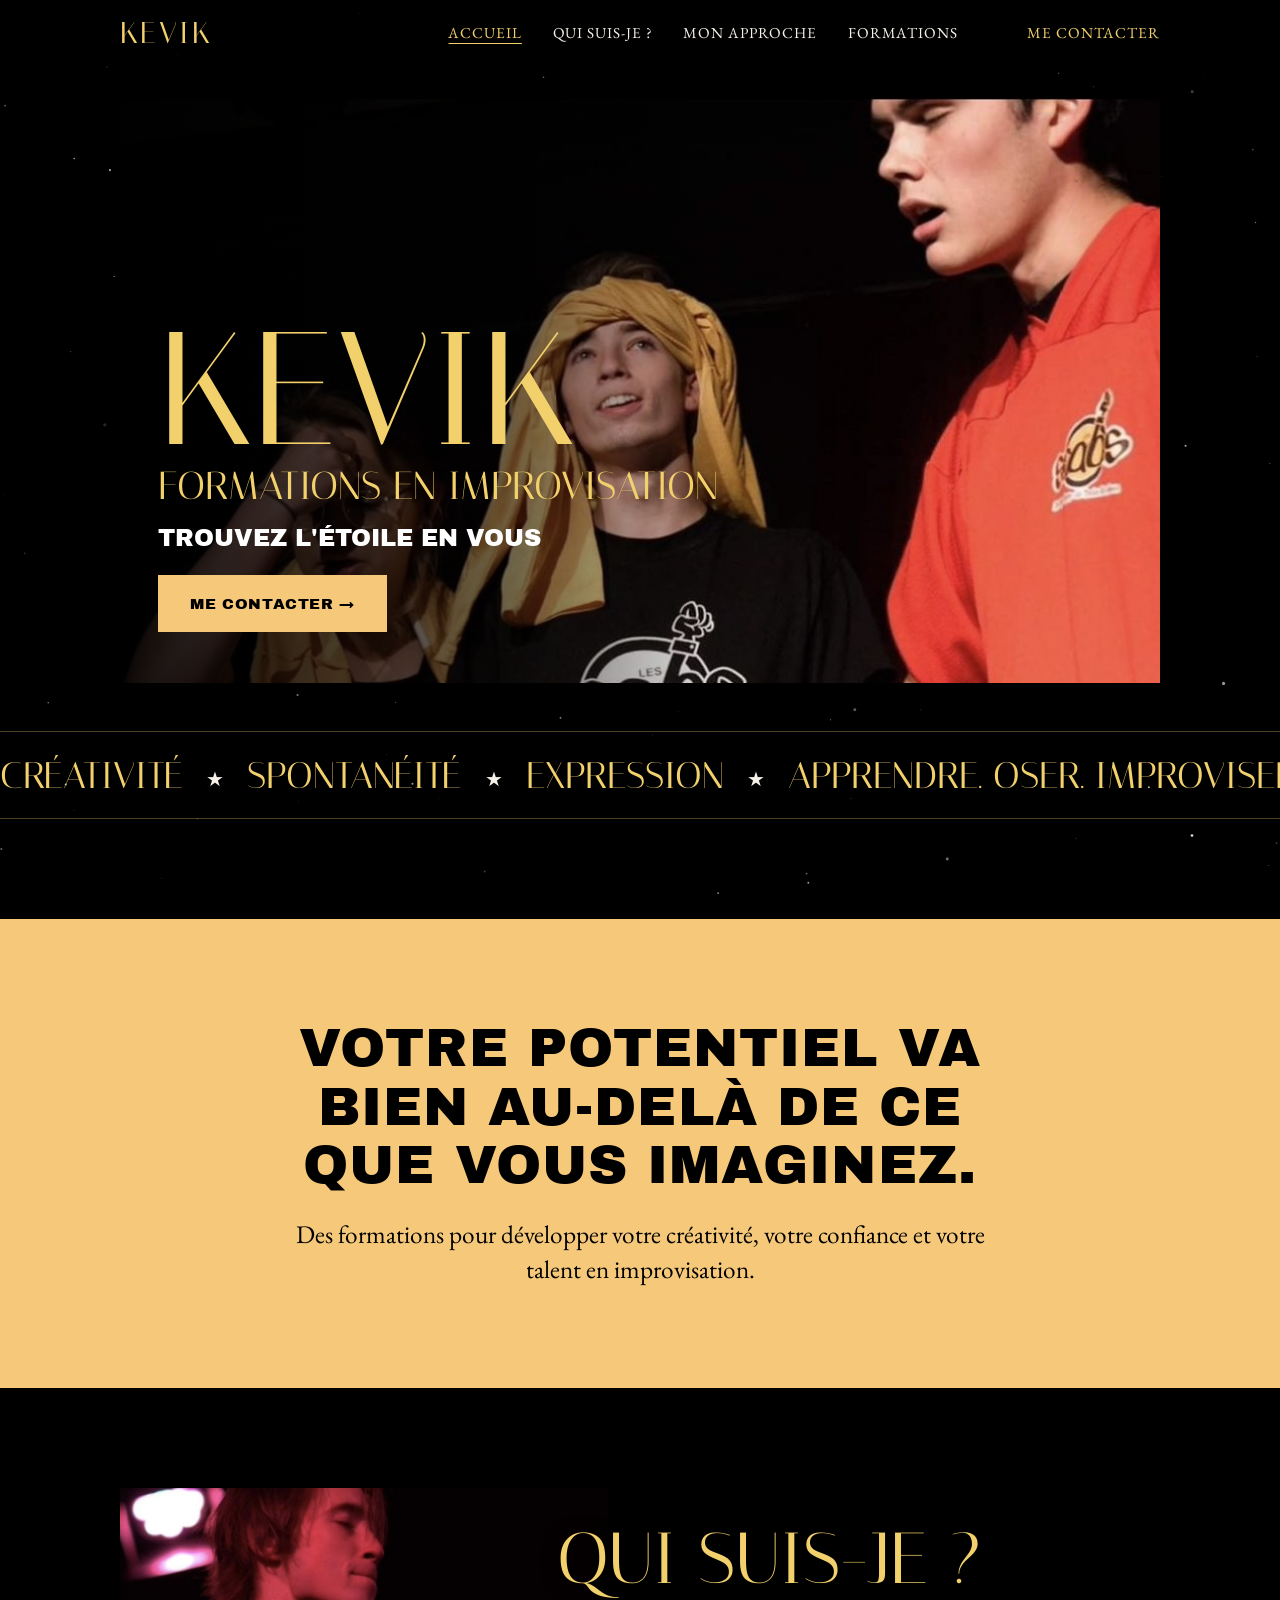
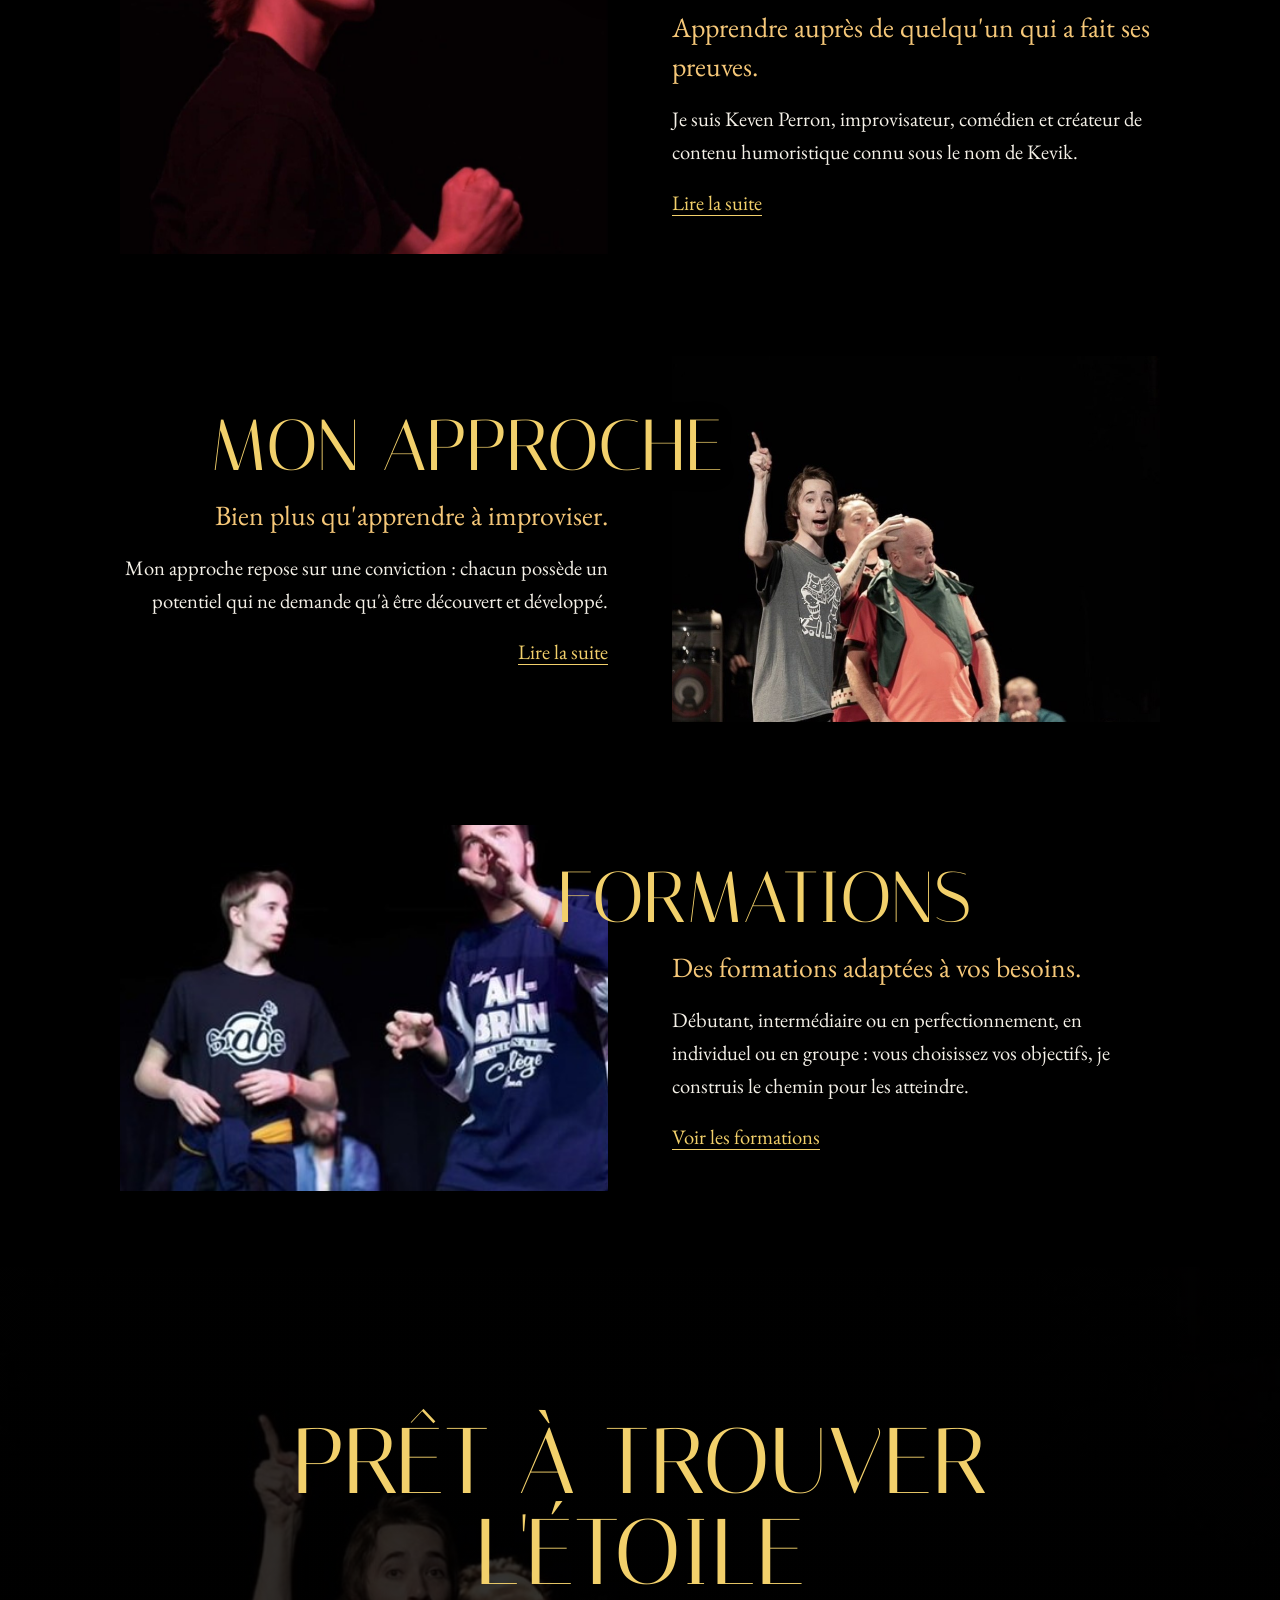
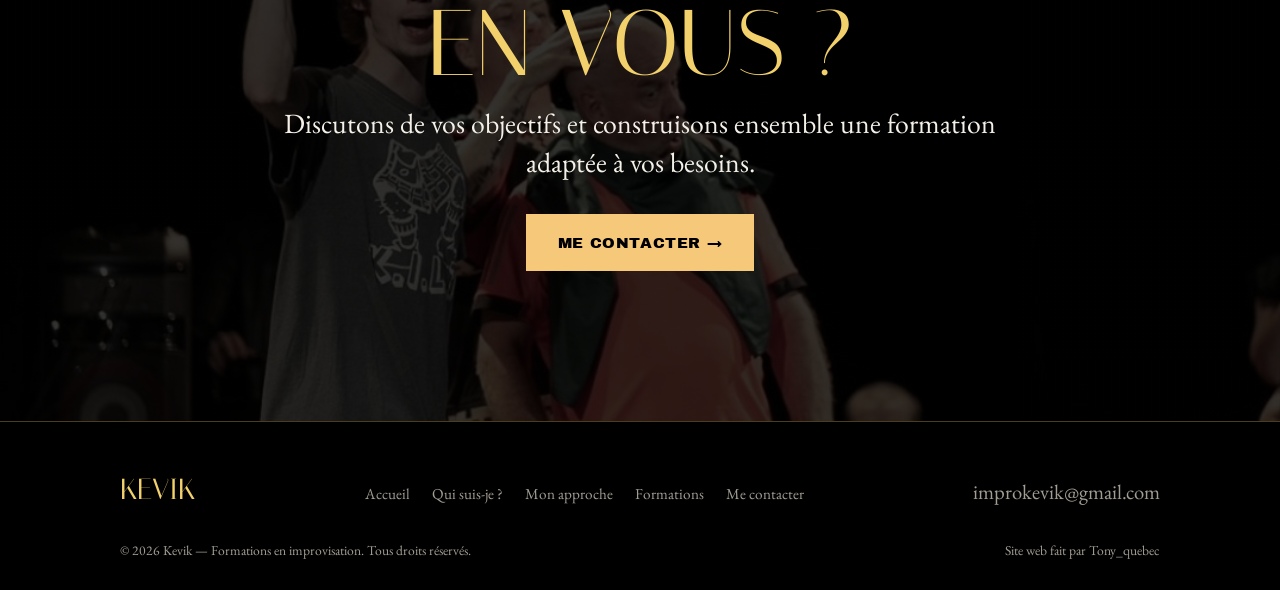
==== commit 28d80815: "Style affiche : accueil plein cadre, bandeau défilant, blocs dorés - Accueil : grande photo avec le " ====
--- a/index.html
+++ b/index.html
@@ -40,23 +40,28 @@
 
   <main id="contenu">
 
-    <section class="accueil conteneur">
-      <div class="accueil__haut">
-        <figure class="accueil__petite"><img src="images/hero-troupe.jpg" alt="Une équipe d'improvisateurs sous les projecteurs" width="467" height="309" fetchpriority="high"></figure>
-        <div class="accueil__titre">
-          <h1><span class="accueil__nom">Kevik</span><span class="accueil__sous">Formations en improvisation</span></h1>
-          <p class="slogan">Trouvez l'étoile en vous</p>
-        </div>
+    <section class="affiche conteneur">
+      <figure class="affiche__photo"><img src="images/hero-scene.jpg" alt="Trois improvisateurs sur scène, dont un coiffé d'un foulard jaune, en pleine improvisation" width="1075" height="580" fetchpriority="high"></figure>
+      <div class="affiche__titre">
+        <h1><span class="affiche__nom">Kevik</span><span class="affiche__sous">Formations en improvisation</span></h1>
+        <p class="slogan">Trouvez l'étoile en vous</p>
+        <a class="btn" href="contact.html">Me contacter</a>
       </div>
-      <figure class="accueil__grande"><img src="images/hero-scene.jpg" alt="Trois improvisateurs sur scène, dont un coiffé d'un foulard jaune, en pleine improvisation" width="1075" height="580" fetchpriority="high"></figure>
-      <p class="valeurs">Créativité – Spontanéité – Expression</p>
     </section>
 
-    <section class="enonce conteneur etroit centre">
-      <h2 class="enonce__titre">Votre potentiel va bien au-delà de ce que vous imaginez.</h2>
-      <p class="chapeau">Des formations pour développer votre créativité, votre confiance et votre talent en improvisation.</p>
-      <p class="devise">Apprendre. Oser. Improviser.</p>
-      <a class="btn" href="contact.html">Me contacter</a>
+    <p class="cache">Créativité, spontanéité, expression.</p>
+    <div class="bandeau" aria-hidden="true">
+      <div class="bandeau__piste">
+        <span>Créativité <i>★</i> Spontanéité <i>★</i> Expression <i>★</i> Apprendre. Oser. Improviser. <i>★</i>&nbsp;</span>
+        <span>Créativité <i>★</i> Spontanéité <i>★</i> Expression <i>★</i> Apprendre. Oser. Improviser. <i>★</i>&nbsp;</span>
+      </div>
+    </div>
+
+    <section class="enonce">
+      <div class="conteneur etroit centre">
+        <h2 class="enonce__titre">Votre potentiel va bien au-delà de ce que vous imaginez.</h2>
+        <p class="enonce__texte">Des formations pour développer votre créativité, votre confiance et votre talent en improvisation.</p>
+      </div>
     </section>
 
     <section class="rangees conteneur">
--- a/styles.css
+++ b/styles.css
@@ -147,8 +147,8 @@
 .btn {
   display: inline-block;
   margin-top: 32px;
-  padding: 14px 34px;
-  border-radius: 999px;
+  padding: 15px 30px 14px;
+  border: 2px solid var(--or-pale);
   background: var(--or-pale);
   color: #000;
   font-family: var(--f-gras);
@@ -158,7 +158,7 @@
   text-decoration: none;
 }
 .btn::after { content: " →"; }
-.btn:hover { background: var(--or); }
+.btn:hover { background: transparent; color: var(--or-pale); }
 .lien {
   display: inline-block;
   margin-top: 18px;
@@ -169,63 +169,93 @@
 .et-plus { margin-top: 36px; font-style: italic; font-size: 1.35em; text-align: right; }
 
 /* ---------- Accueil ---------- */
-.accueil { padding-top: clamp(24px, 5vw, 56px); }
-.accueil__haut {
-  display: grid;
-  grid-template-columns: 1fr 1fr;
-  gap: clamp(20px, 4vw, 48px);
-  align-items: end;
-}
-.accueil__titre { text-align: center; padding-bottom: 8px; }
-.accueil__titre h1 { font-weight: 400; }
-.accueil__nom {
+.cache {
+  position: absolute;
+  width: 1px; height: 1px;
+  overflow: hidden;
+  clip: rect(0 0 0 0);
+  white-space: nowrap;
+}
+
+.affiche {
+  position: relative;
+  padding-top: clamp(16px, 3vw, 32px);
+}
+.affiche__photo img { width: 100%; aspect-ratio: 16 / 9; object-fit: cover; object-position: 50% 30%; }
+.affiche__photo { position: relative; }
+.affiche__photo::after {
+  content: "";
+  position: absolute;
+  inset: 0;
+  background: linear-gradient(90deg, rgba(0,0,0,.92) 0%, rgba(0,0,0,.55) 38%, rgba(0,0,0,0) 62%);
+}
+.affiche__titre {
+  position: absolute;
+  left: calc(var(--marge) + clamp(16px, 3vw, 44px));
+  bottom: clamp(24px, 4vw, 52px);
+  max-width: 560px;
+}
+.affiche__titre h1 { font-weight: 400; }
+.affiche__nom {
   display: block;
   font-family: var(--f-titre);
-  font-size: clamp(4.4rem, 2rem + 9vw, 8.6rem);
-  line-height: .9;
-  text-transform: uppercase;
-  color: var(--or);
-}
-.accueil__sous {
+  font-size: clamp(4.6rem, 2rem + 10vw, 10rem);
+  line-height: .82;
+  text-transform: uppercase;
+  color: var(--or);
+}
+.affiche__sous {
   display: block;
-  margin-top: 8px;
-  font-family: var(--f-titre);
-  font-size: clamp(1.6rem, 1rem + 2.2vw, 2.7rem);
+  margin-top: 10px;
+  font-family: var(--f-titre);
+  font-size: clamp(1.5rem, 1rem + 1.8vw, 2.5rem);
   line-height: 1.05;
   text-transform: uppercase;
   color: var(--or);
 }
 .slogan {
-  margin-top: 22px;
+  margin-top: 18px;
   font-family: var(--f-gras);
-  font-size: clamp(1.15rem, .95rem + .8vw, 1.6rem);
+  font-size: clamp(1.1rem, .95rem + .7vw, 1.5rem);
   line-height: 1.15;
   text-transform: uppercase;
   color: #fff;
 }
-.accueil__grande { margin-top: clamp(20px, 3vw, 32px); }
-.accueil__grande img { width: 100%; }
-.valeurs {
-  margin-top: 28px;
-  text-align: center;
-  font-size: clamp(1.3rem, 1.1rem + .8vw, 1.8rem);
-  letter-spacing: .04em;
-  text-transform: uppercase;
-  color: var(--or);
-}
-
-.enonce { padding-block: clamp(64px, 9vw, 120px); }
+.affiche .btn { margin-top: 22px; }
+
+.bandeau {
+  margin-top: clamp(28px, 4vw, 48px);
+  padding: 14px 0 12px;
+  border-block: 1px solid var(--filet);
+  overflow: hidden;
+  white-space: nowrap;
+}
+.bandeau__piste { display: inline-flex; animation: defile 38s linear infinite; }
+.bandeau span {
+  font-family: var(--f-titre);
+  font-size: clamp(1.6rem, 1.2rem + 1.4vw, 2.4rem);
+  text-transform: uppercase;
+  color: var(--or);
+}
+.bandeau i { font-style: normal; font-size: .55em; vertical-align: middle; margin: 0 .6em; color: var(--blanc); }
+@keyframes defile { to { transform: translateX(-50%); } }
+
+.enonce {
+  margin-block: clamp(56px, 8vw, 100px);
+  padding-block: clamp(56px, 8vw, 100px);
+  background: var(--or-pale);
+  color: #000;
+}
 .enonce__titre {
   font-family: var(--f-gras);
   font-weight: 400;
   font-size: clamp(1.9rem, 1.2rem + 3vw, 3.4rem);
-  line-height: 1.1;
-  letter-spacing: .03em;
+  line-height: 1.08;
+  letter-spacing: .02em;
   text-transform: uppercase;
   text-wrap: balance;
 }
-.enonce .chapeau { margin-top: 24px; }
-.devise { margin-top: 22px; font-size: 1.3em; text-transform: uppercase; }
+.enonce__texte { margin-top: 22px; font-size: clamp(1.25rem, 1.1rem + .6vw, 1.6rem); line-height: 1.4; }
 
 .rangees { display: grid; gap: clamp(56px, 8vw, 110px); padding-bottom: clamp(40px, 6vw, 80px); }
 .rangee {
@@ -237,9 +267,22 @@
 .rangee figure img { width: 100%; aspect-ratio: 4 / 3; object-fit: cover; }
 .rangee--inverse figure { order: 2; }
 .rangee__texte p:not(.chapeau) { margin-top: 16px; }
+.rangee__texte { position: relative; z-index: 1; }
+.rangee .titre {
+  font-size: clamp(2.6rem, 1.6rem + 3.6vw, 4.6rem);
+  margin-left: calc(-1 * clamp(40px, 9vw, 130px));
+  text-shadow: 0 2px 18px rgba(0, 0, 0, .7);
+}
+.rangee--inverse .rangee__texte { text-align: right; }
+.rangee--inverse .titre { margin-left: 0; margin-right: calc(-1 * clamp(40px, 9vw, 130px)); }
 
 /* ---------- Appel ---------- */
-.appel { padding-block: clamp(72px, 10vw, 130px); border-top: 1px solid var(--filet); }
+.appel {
+  padding-block: clamp(80px, 12vw, 150px);
+  background:
+    linear-gradient(rgba(0, 0, 0, .8), rgba(0, 0, 0, .8)),
+    url("images/approche.jpg") center 30% / cover no-repeat;
+}
 .appel .chapeau { color: var(--blanc); }
 
 /* ---------- Titre des pages ---------- */
@@ -256,16 +299,33 @@
 .bio__photo { position: sticky; top: 90px; }
 .bio__texte p:not(.chapeau) { margin-top: 1em; }
 .bio__texte .chapeau { margin-bottom: .6em; }
-.liste-etoiles { margin: .6em 0 0; padding: 0; list-style: none; }
-.liste-etoiles li { position: relative; padding: 4px 0 4px 30px; }
-.liste-etoiles li::before {
-  content: "★";
-  position: absolute;
-  left: 0;
-  top: 5px;
-  color: var(--or);
-  font-size: .9em;
-}
+.palmares {
+  margin-top: clamp(56px, 8vw, 100px);
+  padding-block: clamp(44px, 6vw, 72px);
+  background: var(--or-pale);
+  color: #000;
+}
+.palmares__intro {
+  font-family: var(--f-texte);
+  font-weight: 400;
+  font-style: italic;
+  font-size: clamp(1.3rem, 1.1rem + .6vw, 1.6rem);
+}
+.palmares__liste {
+  margin-top: 14px;
+  padding: 0;
+  list-style: none;
+  display: flex;
+  flex-wrap: wrap;
+  gap: 4px 0;
+}
+.palmares__liste li {
+  font-family: var(--f-gras);
+  font-size: clamp(1.4rem, .9rem + 2.4vw, 2.9rem);
+  line-height: 1.15;
+  text-transform: uppercase;
+}
+.palmares__liste li:not(:last-child)::after { content: "★"; margin: 0 .45em; font-size: .55em; vertical-align: middle; }
 
 .photos {
   display: grid;
@@ -290,13 +350,24 @@
 }
 
 .potentiel { padding-bottom: clamp(56px, 8vw, 100px); }
-.principes { margin-top: clamp(28px, 4vw, 48px); border-top: 1px solid var(--filet); }
+.principes { margin-top: clamp(28px, 4vw, 48px); border-top: 1px solid var(--filet); counter-reset: principe; }
 .principes > div {
-  display: grid;
-  grid-template-columns: 1fr 1.3fr;
+  counter-increment: principe;
+  display: grid;
+  grid-template-columns: auto 1fr 1.3fr;
+  align-items: baseline;
   gap: 8px 40px;
   padding: 26px 0;
   border-bottom: 1px solid var(--filet);
+}
+.principes > div::before {
+  content: "0" counter(principe);
+  min-width: 2.2ch;
+  font-family: var(--f-titre);
+  font-size: clamp(3rem, 2rem + 3vw, 4.6rem);
+  line-height: .8;
+  color: transparent;
+  -webkit-text-stroke: 1px var(--or);
 }
 .principes dt { font-size: 1.4em; line-height: 1.25; color: var(--or-pale); }
 .principes dd { color: var(--blanc); }
@@ -394,14 +465,20 @@
 
 /* ---------- Tablette et téléphone ---------- */
 @media (max-width: 900px) {
-  .accueil__haut { grid-template-columns: 1fr; }
-  .accueil__petite { display: none; }
+  .affiche__titre { position: relative; left: 0; bottom: 0; margin-top: -2.2rem; max-width: none; }
+  .affiche__photo::after { background: linear-gradient(0deg, rgba(0,0,0,.95) 0%, rgba(0,0,0,0) 45%); }
+  .affiche__photo img { aspect-ratio: 4 / 3; }
   .bio,
   .formations,
   .contact { grid-template-columns: 1fr; }
   .bio__photo { position: static; max-width: 520px; }
   .contact__photo { max-width: 460px; }
-  .principes > div { grid-template-columns: 1fr; }
+  .principes > div { grid-template-columns: auto 1fr; }
+  .principes dd { grid-column: 2; }
+}
+
+@media (prefers-reduced-motion: reduce) {
+  .bandeau__piste { animation: none; }
 }
 
 @media (max-width: 760px) {
@@ -422,12 +499,18 @@
   .nav a { padding: 12px 0; font-size: 1.05rem; }
   .nav__contact { margin-left: 0; }
 
-  .rangee { grid-template-columns: 1fr; }
+  .rangee { grid-template-columns: 1fr; gap: 0; }
   .rangee--inverse figure { order: 0; }
+  .rangee .titre,
+  .rangee--inverse .titre { margin: -0.4em 0 0; }
+  .rangee--inverse .rangee__texte { text-align: left; }
   .photos,
   .apprendre__grille { grid-template-columns: 1fr; }
   .apprendre__grille figure:nth-of-type(2) { order: 5; }
   .et-plus { text-align: left; }
+  .palmares__liste { flex-direction: column; }
+  .palmares__liste li:not(:last-child)::after { content: none; }
+  .palmares__liste li::before { content: "★"; margin-right: .4em; font-size: .6em; vertical-align: middle; }
   .btn { display: block; text-align: center; }
   .pied__inner,
   .pied__bas { flex-direction: column; }
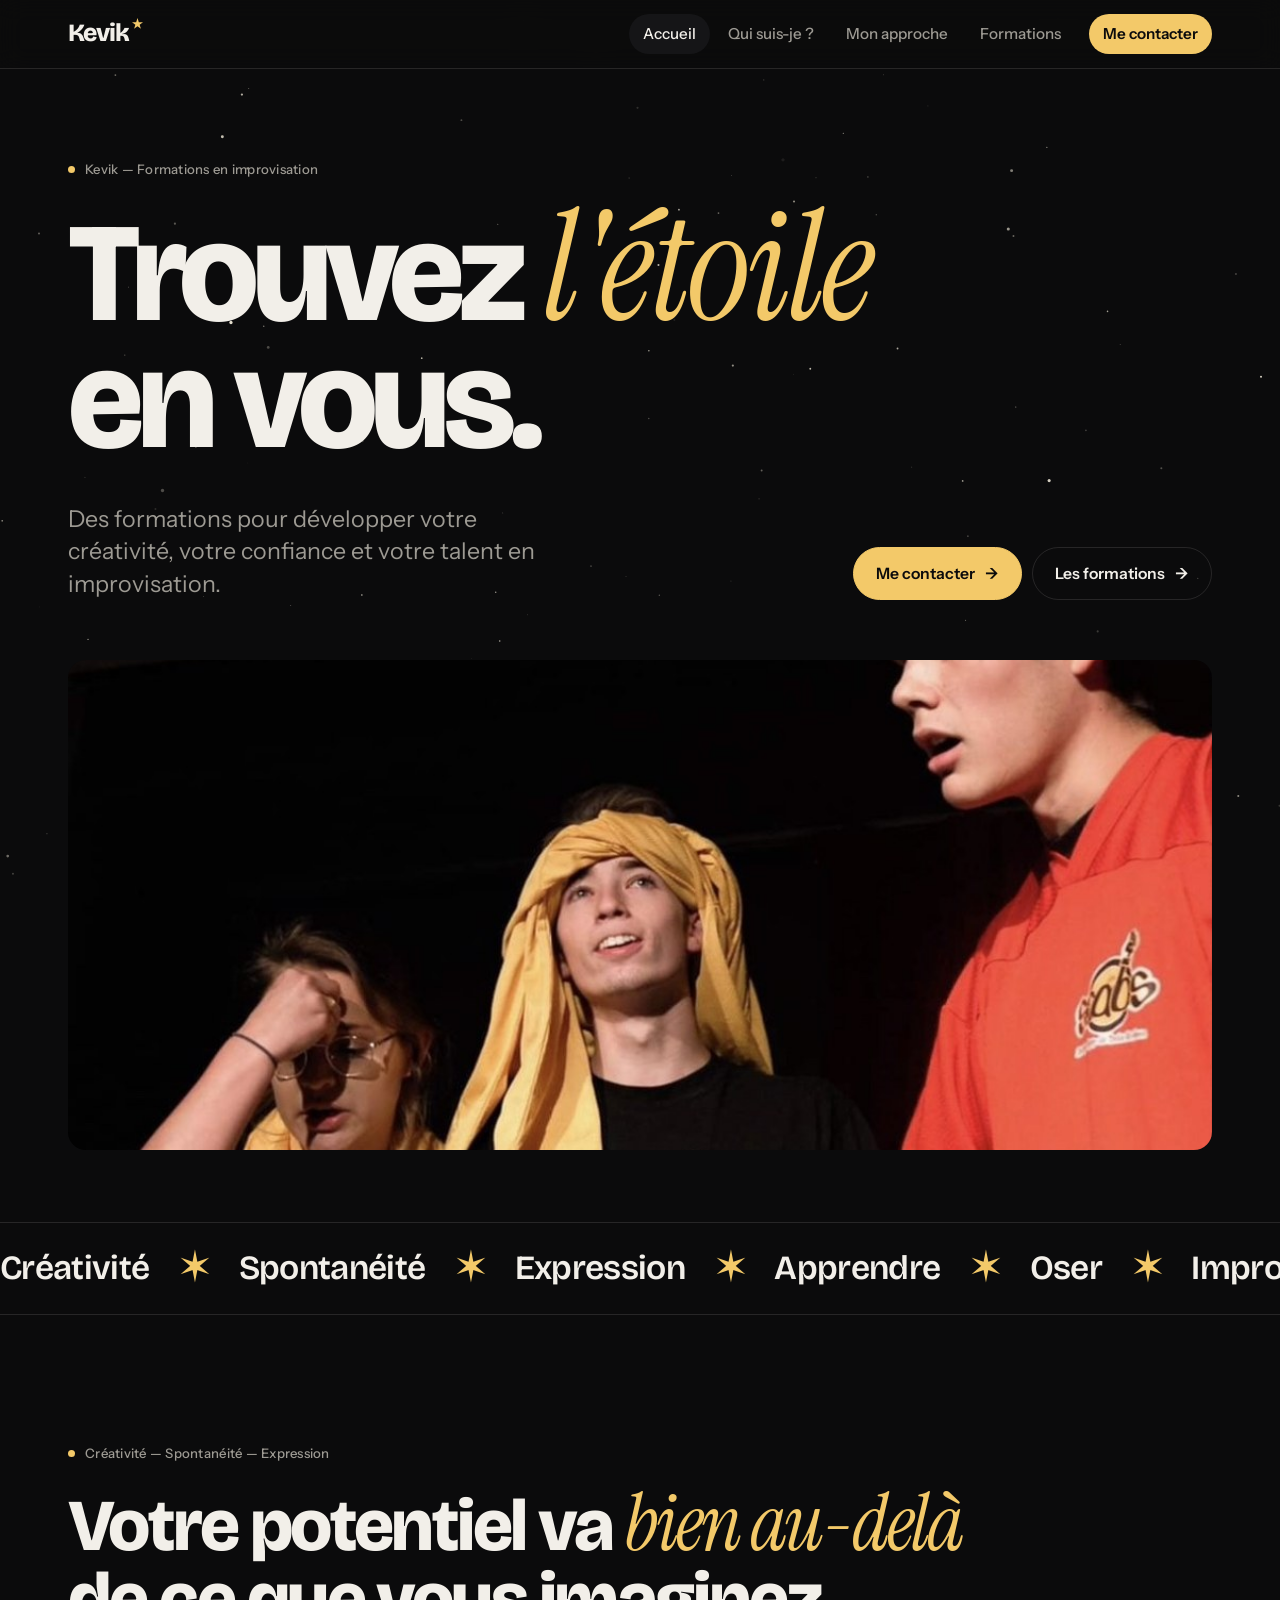
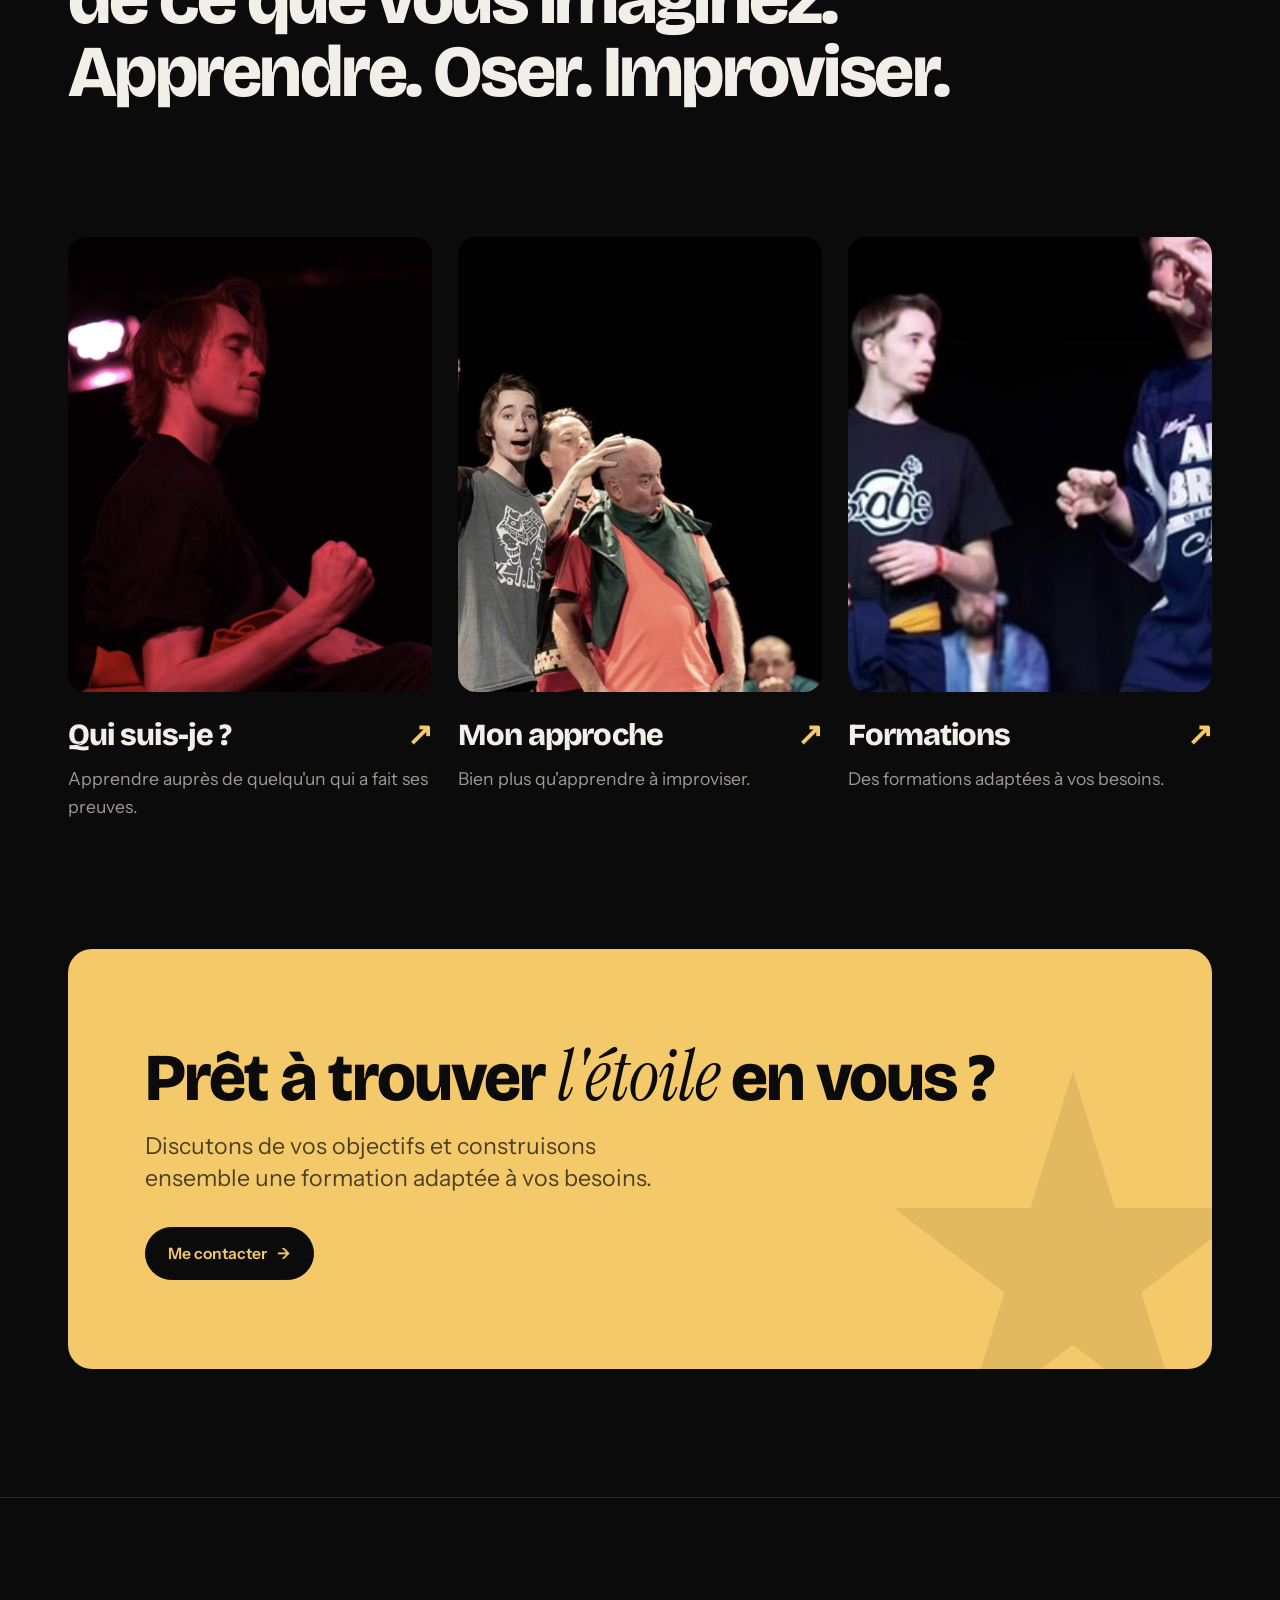
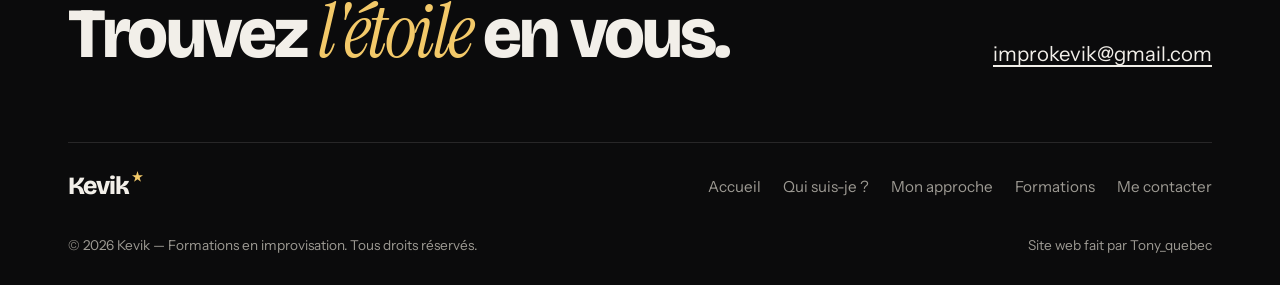
==== commit 53f22d78: "Look plus moderne : typo sans-serif, photos arrondies, mise en page aérée - Polices Bricolage Grotes" ====
--- a/index.html
+++ b/index.html
@@ -6,7 +6,7 @@
   <title>Kevik — Formations en improvisation | Trouvez l'étoile en vous</title>
   <meta name="description" content="Formations en improvisation personnalisées avec Kevik (Keven Perron), improvisateur et comédien. Créativité, spontanéité, expression : trouvez l'étoile en vous.">
   <meta name="author" content="Tony_quebec">
-  <meta name="theme-color" content="#000000">
+  <meta name="theme-color" content="#0b0b0c">
   <meta property="og:type" content="website">
   <meta property="og:locale" content="fr_CA">
   <meta property="og:site_name" content="Kevik — Formations en improvisation">
@@ -16,7 +16,7 @@
   <link rel="icon" href="images/etoile.svg" type="image/svg+xml">
   <link rel="preconnect" href="https://fonts.googleapis.com">
   <link rel="preconnect" href="https://fonts.gstatic.com" crossorigin>
-  <link href="https://fonts.googleapis.com/css2?family=EB+Garamond:ital,wght@0,400;0,500;1,400&family=Italiana&family=Archivo+Black&display=swap" rel="stylesheet">
+  <link href="https://fonts.googleapis.com/css2?family=Bricolage+Grotesque:opsz,wght@12..96,400;12..96,600;12..96,800&family=Instrument+Sans:wght@400;500;600&family=Instrument+Serif:ital@0;1&display=swap" rel="stylesheet">
   <link rel="stylesheet" href="styles.css">
 </head>
 <body>
@@ -24,9 +24,9 @@
 
   <a class="skip" href="#contenu">Aller au contenu</a>
 
-  <header class="entete" id="entete">
+  <header class="entete">
     <div class="entete__inner">
-      <a class="logo" href="index.html">Kevik</a>
+      <a class="logo" href="index.html">Kevik<svg class="etoile" viewBox="0 0 24 24" aria-hidden="true"><path d="M12 0l2.9 9.1H24l-7.4 5.4 2.9 9.1L12 18.2l-7.5 5.4 2.9-9.1L0 9.1h9.1z"/></svg></a>
       <button class="menu-btn" id="menu-btn" aria-expanded="false" aria-controls="nav">Menu</button>
       <nav class="nav" id="nav" aria-label="Navigation principale">
         <a href="index.html" aria-current="page">Accueil</a>
@@ -40,84 +40,79 @@
 
   <main id="contenu">
 
-    <section class="affiche conteneur">
-      <figure class="affiche__photo"><img src="images/hero-scene.jpg" alt="Trois improvisateurs sur scène, dont un coiffé d'un foulard jaune, en pleine improvisation" width="1075" height="580" fetchpriority="high"></figure>
-      <div class="affiche__titre">
-        <h1><span class="affiche__nom">Kevik</span><span class="affiche__sous">Formations en improvisation</span></h1>
-        <p class="slogan">Trouvez l'étoile en vous</p>
-        <a class="btn" href="contact.html">Me contacter</a>
+    <section class="hero conteneur">
+      <p class="etiquette">Kevik — Formations en improvisation</p>
+      <h1 class="hero__titre">Trouvez <em>l'étoile</em> en&nbsp;vous.</h1>
+      <div class="hero__bas">
+        <p class="intro">Des formations pour développer votre créativité, votre confiance et votre talent en improvisation.</p>
+        <div class="hero__actions">
+          <a class="btn" href="contact.html">Me contacter</a>
+          <a class="btn btn--ligne" href="formations.html">Les formations</a>
+        </div>
       </div>
+      <figure class="hero__photo"><img src="images/hero-scene.jpg" alt="Trois improvisateurs sur scène, dont un coiffé d'un foulard jaune, en pleine improvisation" width="1075" height="580" fetchpriority="high"></figure>
     </section>
 
     <p class="cache">Créativité, spontanéité, expression.</p>
     <div class="bandeau" aria-hidden="true">
       <div class="bandeau__piste">
-        <span>Créativité <i>★</i> Spontanéité <i>★</i> Expression <i>★</i> Apprendre. Oser. Improviser. <i>★</i>&nbsp;</span>
-        <span>Créativité <i>★</i> Spontanéité <i>★</i> Expression <i>★</i> Apprendre. Oser. Improviser. <i>★</i>&nbsp;</span>
+        <span>Créativité <i>✶</i> Spontanéité <i>✶</i> Expression <i>✶</i> Apprendre <i>✶</i> Oser <i>✶</i> Improviser <i>✶</i>&nbsp;</span>
+        <span>Créativité <i>✶</i> Spontanéité <i>✶</i> Expression <i>✶</i> Apprendre <i>✶</i> Oser <i>✶</i> Improviser <i>✶</i>&nbsp;</span>
       </div>
     </div>
 
-    <section class="enonce">
-      <div class="conteneur etroit centre">
-        <h2 class="enonce__titre">Votre potentiel va bien au-delà de ce que vous imaginez.</h2>
-        <p class="enonce__texte">Des formations pour développer votre créativité, votre confiance et votre talent en improvisation.</p>
-      </div>
+    <section class="enonce conteneur">
+      <p class="etiquette">Créativité — Spontanéité — Expression</p>
+      <h2 class="enonce__texte">Votre potentiel va <em style="white-space:nowrap">bien au-delà</em> de ce que vous imaginez. Apprendre. Oser. Improviser.</h2>
     </section>
 
-    <section class="rangees conteneur">
-      <article class="rangee">
-        <figure><img src="images/kevik-portrait.jpg" alt="Kevik sur scène, éclairé d'une lumière rouge" width="1075" height="1276" loading="lazy"></figure>
-        <div class="rangee__texte">
-          <h2 class="titre">Qui suis-je&nbsp;?</h2>
-          <p class="chapeau">Apprendre auprès de quelqu'un qui a fait ses preuves.</p>
-          <p>Je suis Keven Perron, improvisateur, comédien et créateur de contenu humoristique connu sous le nom de Kevik.</p>
-          <a class="lien" href="qui-suis-je.html">Lire la suite</a>
-        </div>
-      </article>
-      <article class="rangee rangee--inverse">
-        <figure><img src="images/approche.jpg" alt="Kevik pointe vers le ciel pendant une improvisation sur scène" width="1075" height="712" loading="lazy"></figure>
-        <div class="rangee__texte">
-          <h2 class="titre">Mon approche</h2>
-          <p class="chapeau">Bien plus qu'apprendre à improviser.</p>
-          <p>Mon approche repose sur une conviction&nbsp;: chacun possède un potentiel qui ne demande qu'à être découvert et développé.</p>
-          <a class="lien" href="mon-approche.html">Lire la suite</a>
-        </div>
-      </article>
-      <article class="rangee">
-        <figure><img src="images/apprendre-2.jpg" alt="Deux improvisateurs en action pendant un match d'improvisation" width="597" height="312" loading="lazy"></figure>
-        <div class="rangee__texte">
-          <h2 class="titre">Formations</h2>
-          <p class="chapeau">Des formations adaptées à vos besoins.</p>
-          <p>Débutant, intermédiaire ou en perfectionnement, en individuel ou en groupe&nbsp;: vous choisissez vos objectifs, je construis le chemin pour les atteindre.</p>
-          <a class="lien" href="formations.html">Voir les formations</a>
-        </div>
-      </article>
+    <section class="tuiles conteneur" aria-label="Découvrir">
+      <a class="tuile" href="qui-suis-je.html">
+        <span class="tuile__photo"><img src="images/kevik-portrait.jpg" alt="Kevik sur scène, éclairé d'une lumière rouge" width="1075" height="1276" loading="lazy"></span>
+        <span class="tuile__titre">Qui suis-je&nbsp;? <span class="fleche" aria-hidden="true">↗</span></span>
+        <span class="tuile__texte">Apprendre auprès de quelqu'un qui a fait ses preuves.</span>
+      </a>
+      <a class="tuile" href="mon-approche.html">
+        <span class="tuile__photo"><img src="images/approche.jpg" alt="Kevik pointe vers le ciel pendant une improvisation sur scène" width="1075" height="712" loading="lazy"></span>
+        <span class="tuile__titre">Mon approche <span class="fleche" aria-hidden="true">↗</span></span>
+        <span class="tuile__texte">Bien plus qu'apprendre à improviser.</span>
+      </a>
+      <a class="tuile" href="formations.html">
+        <span class="tuile__photo"><img src="images/apprendre-2.jpg" alt="Deux improvisateurs en action pendant un match d'improvisation" width="597" height="312" loading="lazy"></span>
+        <span class="tuile__titre">Formations <span class="fleche" aria-hidden="true">↗</span></span>
+        <span class="tuile__texte">Des formations adaptées à vos besoins.</span>
+      </a>
     </section>
 
-    <section class="appel">
-      <div class="conteneur etroit centre">
-        <h2 class="grand-titre">Prêt à trouver l'étoile en vous&nbsp;?</h2>
-        <p class="chapeau">Discutons de vos objectifs et construisons ensemble une formation adaptée à vos besoins.</p>
+    <section class="appel conteneur">
+      <div class="appel__boite">
+        <h2 class="h2">Prêt à trouver <em>l'étoile</em> en vous&nbsp;?</h2>
+        <p class="intro">Discutons de vos objectifs et construisons ensemble une formation adaptée à vos besoins.</p>
         <a class="btn" href="contact.html">Me contacter</a>
       </div>
     </section>
   </main>
 
   <footer class="pied">
-    <div class="conteneur pied__inner">
-      <a class="pied__logo" href="index.html">Kevik</a>
-      <nav class="pied__nav" aria-label="Pages du site">
-        <a href="index.html">Accueil</a>
-        <a href="qui-suis-je.html">Qui suis-je&nbsp;?</a>
-        <a href="mon-approche.html">Mon approche</a>
-        <a href="formations.html">Formations</a>
-        <a href="contact.html">Me contacter</a>
-      </nav>
-      <a class="pied__courriel" href="mailto:improkevik@gmail.com">improkevik@gmail.com</a>
-    </div>
-    <div class="conteneur pied__bas">
-      <p>© <span class="annee">2026</span> Kevik — Formations en improvisation. Tous droits réservés.</p>
-      <p>Site web fait par Tony_quebec</p>
+    <div class="conteneur">
+      <div class="pied__haut">
+        <p class="pied__slogan">Trouvez <em>l'étoile</em> en vous.</p>
+        <a class="pied__courriel" href="mailto:improkevik@gmail.com">improkevik@gmail.com</a>
+      </div>
+      <div class="pied__milieu">
+        <a class="logo" href="index.html">Kevik<svg class="etoile" viewBox="0 0 24 24" aria-hidden="true"><path d="M12 0l2.9 9.1H24l-7.4 5.4 2.9 9.1L12 18.2l-7.5 5.4 2.9-9.1L0 9.1h9.1z"/></svg></a>
+        <nav class="pied__nav" aria-label="Pages du site">
+          <a href="index.html">Accueil</a>
+          <a href="qui-suis-je.html">Qui suis-je&nbsp;?</a>
+          <a href="mon-approche.html">Mon approche</a>
+          <a href="formations.html">Formations</a>
+          <a href="contact.html">Me contacter</a>
+        </nav>
+      </div>
+      <div class="pied__bas">
+        <p>© <span class="annee">2026</span> Kevik — Formations en improvisation. Tous droits réservés.</p>
+        <p>Site web fait par Tony_quebec</p>
+      </div>
     </div>
   </footer>
 
--- a/styles.css
+++ b/styles.css
@@ -1,42 +1,44 @@
 /* Kevik — Formations en improvisation
-   Noir, or et un ciel étoilé discret. */
+   Noir, or, typographie moderne et un ciel étoilé discret. */
 
 :root {
-  --noir: #000;
-  --or: #f2d06b;
-  --or-pale: #f6c879;
-  --blanc: #f5f1e8;
-  --gris: #a39e94;
-  --filet: rgba(242, 208, 107, .3);
-
-  --f-titre: "Italiana", "Didot", "Bodoni 72", serif;
-  --f-texte: "EB Garamond", Garamond, Georgia, serif;
-  --f-gras: "Archivo Black", "Arial Black", Impact, sans-serif;
-
-  --largeur: 1120px;
-  --marge: clamp(16px, 4vw, 40px);
+  --fond: #0b0b0c;
+  --fond-2: #151517;
+  --texte: #f2efe9;
+  --doux: #9d9a93;
+  --or: #f3c969;
+  --ligne: rgba(242, 239, 233, .12);
+
+  --f-titre: "Bricolage Grotesque", "Helvetica Neue", Arial, sans-serif;
+  --f-texte: "Instrument Sans", "Helvetica Neue", Arial, sans-serif;
+  --f-accent: "Instrument Serif", Georgia, serif;
+
+  --largeur: 1240px;
+  --marge: clamp(16px, 4vw, 48px);
+  --rayon: 18px;
 }
 
 * { box-sizing: border-box; }
-
 html { -webkit-text-size-adjust: 100%; }
 
 body {
   margin: 0;
-  background: var(--noir);
-  color: var(--blanc);
+  background: var(--fond);
+  color: var(--texte);
   font-family: var(--f-texte);
-  font-size: clamp(1.12rem, 1.05rem + .3vw, 1.3rem);
+  font-size: clamp(1rem, .96rem + .2vw, 1.1rem);
   line-height: 1.6;
   overflow-x: hidden;
+  -webkit-font-smoothing: antialiased;
 }
 
 img { display: block; max-width: 100%; height: auto; }
 figure { margin: 0; }
 a { color: inherit; }
-h1, h2, h3, p, ul, dl, dd { margin: 0; }
-
-:focus-visible { outline: 2px solid var(--or); outline-offset: 3px; }
+h1, h2, h3, p, ul, ol, dl, dd, blockquote { margin: 0; }
+em { font-family: var(--f-accent); font-style: italic; font-weight: 400; color: var(--or); }
+
+:focus-visible { outline: 2px solid var(--or); outline-offset: 3px; border-radius: 4px; }
 
 #ciel {
   position: fixed;
@@ -53,122 +55,12 @@
   top: -60px;
   z-index: 100;
   padding: 8px 14px;
+  border-radius: 8px;
   background: var(--or);
   color: #000;
 }
 .skip:focus { top: 12px; }
 
-.conteneur {
-  width: 100%;
-  max-width: var(--largeur);
-  margin-inline: auto;
-  padding-inline: var(--marge);
-}
-.etroit { max-width: 800px; }
-.centre { text-align: center; }
-
-/* ---------- En-tête ---------- */
-.entete {
-  position: sticky;
-  top: 0;
-  z-index: 50;
-  background: rgba(0, 0, 0, .92);
-}
-.entete__inner {
-  position: relative;
-  max-width: var(--largeur);
-  margin-inline: auto;
-  padding: 18px var(--marge);
-  display: flex;
-  align-items: center;
-  justify-content: space-between;
-  gap: 24px;
-}
-.logo {
-  font-family: var(--f-titre);
-  font-size: 1.9rem;
-  line-height: 1;
-  text-transform: uppercase;
-  letter-spacing: .08em;
-  text-decoration: none;
-  color: var(--or);
-}
-.nav { display: flex; align-items: baseline; gap: clamp(16px, 2.4vw, 34px); }
-.nav a {
-  font-size: .95rem;
-  text-transform: uppercase;
-  letter-spacing: .06em;
-  text-decoration: none;
-  text-underline-offset: 5px;
-  color: var(--blanc);
-}
-.nav a:hover,
-.nav a[aria-current="page"] { text-decoration: underline; text-decoration-thickness: 1px; }
-.nav a[aria-current="page"] { color: var(--or); }
-.nav__contact { margin-left: clamp(8px, 3vw, 40px); color: var(--or) !important; }
-
-.menu-btn {
-  display: none;
-  padding: 8px 0 8px 12px;
-  border: 0;
-  background: none;
-  font: inherit;
-  font-size: .95rem;
-  text-transform: uppercase;
-  letter-spacing: .08em;
-  color: var(--or);
-  cursor: pointer;
-}
-
-/* ---------- Éléments communs ---------- */
-.grand-titre {
-  font-family: var(--f-titre);
-  font-weight: 400;
-  font-size: clamp(2.8rem, 1.5rem + 5.5vw, 5.8rem);
-  line-height: .98;
-  text-transform: uppercase;
-  color: var(--or);
-  text-wrap: balance;
-}
-.titre {
-  font-family: var(--f-titre);
-  font-weight: 400;
-  font-size: clamp(2.2rem, 1.5rem + 2.6vw, 3.6rem);
-  line-height: 1;
-  text-transform: uppercase;
-  color: var(--or);
-}
-.chapeau {
-  margin-top: .5em;
-  font-size: clamp(1.3rem, 1.1rem + .8vw, 1.75rem);
-  line-height: 1.4;
-  color: var(--or-pale);
-}
-.btn {
-  display: inline-block;
-  margin-top: 32px;
-  padding: 15px 30px 14px;
-  border: 2px solid var(--or-pale);
-  background: var(--or-pale);
-  color: #000;
-  font-family: var(--f-gras);
-  font-size: .95rem;
-  letter-spacing: .04em;
-  text-transform: uppercase;
-  text-decoration: none;
-}
-.btn::after { content: " →"; }
-.btn:hover { background: transparent; color: var(--or-pale); }
-.lien {
-  display: inline-block;
-  margin-top: 18px;
-  color: var(--or);
-  text-underline-offset: 5px;
-  text-decoration-thickness: 1px;
-}
-.et-plus { margin-top: 36px; font-style: italic; font-size: 1.35em; text-align: right; }
-
-/* ---------- Accueil ---------- */
 .cache {
   position: absolute;
   width: 1px; height: 1px;
@@ -177,282 +69,478 @@
   white-space: nowrap;
 }
 
-.affiche {
+.conteneur {
+  width: 100%;
+  max-width: var(--largeur);
+  margin-inline: auto;
+  padding-inline: var(--marge);
+}
+
+/* ---------- Typographie ---------- */
+.etiquette {
+  font-family: var(--f-texte);
+  font-size: .82rem;
+  font-weight: 500;
+  letter-spacing: .02em;
+  color: var(--doux);
+}
+.etiquette::before {
+  content: "";
+  display: inline-block;
+  width: 7px; height: 7px;
+  margin-right: 10px;
+  border-radius: 50%;
+  background: var(--or);
+  vertical-align: 1px;
+}
+.h1 {
+  margin-top: 18px;
+  font-family: var(--f-titre);
+  font-weight: 800;
+  font-size: clamp(2.8rem, 1.4rem + 6vw, 6.4rem);
+  line-height: .95;
+  letter-spacing: -.035em;
+  text-wrap: balance;
+}
+.h2 {
+  font-family: var(--f-titre);
+  font-weight: 800;
+  font-size: clamp(2.2rem, 1.3rem + 3.6vw, 4.4rem);
+  line-height: 1;
+  letter-spacing: -.03em;
+  text-wrap: balance;
+}
+.h1 em, .h2 em { font-size: 1.08em; letter-spacing: -.01em; }
+.intro {
+  margin-top: 18px;
+  max-width: 34ch;
+  font-size: clamp(1.15rem, 1rem + .6vw, 1.45rem);
+  line-height: 1.4;
+  color: var(--doux);
+}
+.grand-texte {
+  font-family: var(--f-titre);
+  font-weight: 600;
+  font-size: clamp(1.45rem, 1.1rem + 1.4vw, 2.2rem);
+  line-height: 1.2;
+  letter-spacing: -.02em;
+}
+.grand-texte em { font-size: 1.06em; }
+.et-plus { margin-top: 28px; font-family: var(--f-accent); font-style: italic; font-size: 1.5rem; color: var(--doux); }
+
+/* ---------- Boutons ---------- */
+.btn {
+  display: inline-flex;
+  align-items: center;
+  gap: 10px;
+  padding: 13px 22px;
+  border: 1px solid var(--or);
+  border-radius: 999px;
+  background: var(--or);
+  color: #0b0b0c;
+  font-family: var(--f-texte);
+  font-weight: 600;
+  font-size: .98rem;
+  text-decoration: none;
+  transition: background-color .2s, color .2s;
+}
+.btn::after { content: "→"; transition: transform .2s; }
+.btn:hover { background: transparent; color: var(--or); }
+.btn:hover::after { transform: translateX(3px); }
+.btn--ligne { background: transparent; color: var(--texte); border-color: var(--ligne); }
+.btn--ligne:hover { border-color: var(--texte); color: var(--texte); }
+.btn--grand { padding: 16px 28px; font-size: 1.05rem; }
+
+/* ---------- En-tête ---------- */
+.entete {
+  position: sticky;
+  top: 0;
+  z-index: 50;
+  background: rgba(11, 11, 12, .82);
+  -webkit-backdrop-filter: blur(12px);
+  backdrop-filter: blur(12px);
+  border-bottom: 1px solid var(--ligne);
+}
+.entete__inner {
   position: relative;
-  padding-top: clamp(16px, 3vw, 32px);
-}
-.affiche__photo img { width: 100%; aspect-ratio: 16 / 9; object-fit: cover; object-position: 50% 30%; }
-.affiche__photo { position: relative; }
-.affiche__photo::after {
+  max-width: var(--largeur);
+  margin-inline: auto;
+  padding: 14px var(--marge);
+  display: flex;
+  align-items: center;
+  justify-content: space-between;
+  gap: 24px;
+}
+.logo {
+  display: inline-flex;
+  align-items: flex-start;
+  gap: 3px;
+  font-family: var(--f-titre);
+  font-weight: 800;
+  font-size: 1.55rem;
+  letter-spacing: -.04em;
+  text-decoration: none;
+  color: var(--texte);
+}
+.logo .etoile { width: 11px; height: 11px; margin-top: 4px; fill: var(--or); }
+.nav { display: flex; align-items: center; gap: 4px; }
+.nav a {
+  padding: 8px 14px;
+  border-radius: 999px;
+  font-size: .95rem;
+  font-weight: 500;
+  text-decoration: none;
+  color: var(--doux);
+  transition: color .2s, background-color .2s;
+}
+.nav a:hover { color: var(--texte); }
+.nav a[aria-current="page"] { color: var(--texte); background: var(--fond-2); }
+.nav .nav__contact {
+  margin-left: 10px;
+  background: var(--or);
+  color: #0b0b0c;
+  font-weight: 600;
+}
+.nav .nav__contact:hover,
+.nav .nav__contact[aria-current="page"] { background: var(--texte); color: #0b0b0c; }
+
+.menu-btn {
+  display: none;
+  padding: 8px 16px;
+  border: 1px solid var(--ligne);
+  border-radius: 999px;
+  background: none;
+  font: inherit;
+  font-size: .9rem;
+  font-weight: 500;
+  color: var(--texte);
+  cursor: pointer;
+}
+
+/* ---------- Accueil ---------- */
+.hero { padding-top: clamp(40px, 7vw, 96px); }
+.hero__titre {
+  margin-top: 20px;
+  font-family: var(--f-titre);
+  font-weight: 800;
+  font-size: clamp(3.4rem, 1.2rem + 9.5vw, 9.6rem);
+  line-height: .9;
+  letter-spacing: -.045em;
+}
+.hero__titre em { font-size: 1.08em; letter-spacing: -.02em; }
+.hero__bas {
+  display: flex;
+  flex-wrap: wrap;
+  align-items: flex-end;
+  justify-content: space-between;
+  gap: 24px 48px;
+  margin-top: clamp(24px, 3vw, 40px);
+}
+.hero__bas .intro { margin-top: 0; }
+.hero__actions { display: flex; flex-wrap: wrap; gap: 10px; }
+.hero__photo { margin-top: clamp(32px, 5vw, 60px); }
+.hero__photo img {
+  width: 100%;
+  aspect-ratio: 21 / 9;
+  object-fit: cover;
+  object-position: 50% 30%;
+  border-radius: var(--rayon);
+}
+
+.bandeau {
+  margin-top: clamp(40px, 6vw, 72px);
+  padding: 18px 0;
+  border-block: 1px solid var(--ligne);
+  overflow: hidden;
+  white-space: nowrap;
+}
+.bandeau__piste { display: inline-flex; animation: defile 40s linear infinite; }
+.bandeau span {
+  font-family: var(--f-titre);
+  font-weight: 600;
+  font-size: clamp(1.4rem, 1rem + 1.4vw, 2.2rem);
+  letter-spacing: -.02em;
+}
+.bandeau i { font-style: normal; margin: 0 .7em; color: var(--or); }
+@keyframes defile { to { transform: translateX(-50%); } }
+
+.enonce { padding-block: clamp(72px, 10vw, 140px); }
+.enonce__texte {
+  margin-top: 20px;
+  max-width: 20ch;
+  font-family: var(--f-titre);
+  font-weight: 800;
+  font-size: clamp(2.2rem, 1.2rem + 4.2vw, 5rem);
+  line-height: 1;
+  letter-spacing: -.035em;
+}
+.enonce__texte em { font-size: 1.08em; }
+
+.tuiles {
+  display: grid;
+  grid-template-columns: repeat(3, minmax(0, 1fr));
+  gap: clamp(16px, 2vw, 28px);
+  padding-bottom: clamp(72px, 10vw, 140px);
+}
+.tuile { display: flex; flex-direction: column; text-decoration: none; }
+.tuile__photo { display: block; overflow: hidden; border-radius: var(--rayon); }
+.tuile__photo img { width: 100%; aspect-ratio: 4 / 5; object-fit: cover; transition: transform .6s ease; }
+.tuile:hover .tuile__photo img { transform: scale(1.04); }
+.tuile__titre {
+  display: flex;
+  justify-content: space-between;
+  align-items: baseline;
+  margin-top: 18px;
+  font-family: var(--f-titre);
+  font-weight: 800;
+  font-size: clamp(1.5rem, 1.2rem + .9vw, 2rem);
+  letter-spacing: -.03em;
+}
+.fleche { color: var(--or); transition: transform .2s; }
+.tuile:hover .fleche { transform: translate(3px, -3px); }
+.tuile__texte { margin-top: 6px; color: var(--doux); }
+
+/* ---------- Appel ---------- */
+.appel { padding-bottom: clamp(72px, 10vw, 140px); }
+.appel__boite {
+  position: relative;
+  overflow: hidden;
+  padding: clamp(40px, 7vw, 96px) clamp(24px, 6vw, 80px);
+  border-radius: calc(var(--rayon) + 6px);
+  background: var(--or);
+  color: #0b0b0c;
+}
+.appel__boite em { color: #0b0b0c; }
+.appel__boite .intro { color: rgba(11, 11, 12, .72); }
+.appel__boite .btn { margin-top: 32px; background: #0b0b0c; border-color: #0b0b0c; color: var(--or); }
+.appel__boite .btn:hover { background: transparent; color: #0b0b0c; }
+.appel__boite::after {
   content: "";
   position: absolute;
-  inset: 0;
-  background: linear-gradient(90deg, rgba(0,0,0,.92) 0%, rgba(0,0,0,.55) 38%, rgba(0,0,0,0) 62%);
-}
-.affiche__titre {
-  position: absolute;
-  left: calc(var(--marge) + clamp(16px, 3vw, 44px));
-  bottom: clamp(24px, 4vw, 52px);
-  max-width: 560px;
-}
-.affiche__titre h1 { font-weight: 400; }
-.affiche__nom {
+  right: -40px;
+  bottom: -60px;
+  width: clamp(180px, 28vw, 380px);
+  aspect-ratio: 1;
+  background: #0b0b0c;
+  opacity: .08;
+  clip-path: polygon(50% 0, 61.8% 38.2%, 100% 38.2%, 69.1% 61.8%, 80.9% 100%, 50% 76.4%, 19.1% 100%, 30.9% 61.8%, 0 38.2%, 38.2% 38.2%);
+}
+
+/* ---------- Pages intérieures ---------- */
+.titre-page { padding-top: clamp(40px, 7vw, 96px); padding-bottom: clamp(36px, 5vw, 64px); }
+
+.bio {
+  display: grid;
+  grid-template-columns: 5fr 7fr;
+  gap: clamp(28px, 5vw, 72px);
+  align-items: start;
+}
+.bio__photo { position: sticky; top: 90px; }
+.bio__photo img { border-radius: var(--rayon); }
+.bio__texte p + p { margin-top: 1.1em; }
+.bio__texte .grand-texte { margin-bottom: 1.2em; }
+.bio__texte p:not(.grand-texte) { color: #cfccc5; }
+
+.palmares {
+  margin-top: clamp(72px, 10vw, 130px);
+}
+.palmares__liste { margin-top: 20px; padding: 0; list-style: none; }
+.palmares__liste li {
+  padding: 10px 0;
+  border-bottom: 1px solid var(--ligne);
+  font-family: var(--f-titre);
+  font-weight: 800;
+  font-size: clamp(2rem, 1rem + 4.2vw, 4.6rem);
+  line-height: 1;
+  letter-spacing: -.035em;
+}
+.palmares__liste em { font-size: 1.08em; }
+
+.photos {
+  display: grid;
+  grid-template-columns: 1fr 1fr;
+  gap: clamp(12px, 2vw, 24px);
+  padding-block: clamp(56px, 8vw, 110px);
+}
+.photos img { width: 100%; aspect-ratio: 3 / 2; object-fit: cover; border-radius: var(--rayon); }
+.photos figcaption { margin-top: 8px; font-size: .8rem; color: var(--doux); }
+
+.photo-large img { width: 100%; aspect-ratio: 2 / 1; object-fit: cover; border-radius: var(--rayon); }
+.texte-approche { padding-block: clamp(56px, 8vw, 110px); }
+.texte-approche .grand-texte { max-width: 30ch; }
+.colonnes {
+  display: grid;
+  grid-template-columns: 1fr 1fr;
+  gap: 24px 56px;
+  margin-top: clamp(32px, 5vw, 56px);
+  color: #cfccc5;
+}
+.citation {
+  margin-top: clamp(48px, 7vw, 90px);
+  padding-left: clamp(18px, 3vw, 32px);
+  border-left: 2px solid var(--or);
+  max-width: 34ch;
+  font-family: var(--f-titre);
+  font-weight: 600;
+  font-size: clamp(1.4rem, 1.1rem + 1.2vw, 2.1rem);
+  line-height: 1.2;
+  letter-spacing: -.02em;
+}
+
+.potentiel { padding-bottom: clamp(72px, 10vw, 140px); }
+.principes {
+  display: grid;
+  grid-template-columns: repeat(2, minmax(0, 1fr));
+  gap: clamp(28px, 4vw, 48px) clamp(24px, 5vw, 64px);
+  margin-top: clamp(32px, 5vw, 56px);
+  counter-reset: principe;
+}
+.principes > div { counter-increment: principe; padding-top: 18px; border-top: 1px solid var(--ligne); }
+.principes > div::before {
+  content: "0" counter(principe);
   display: block;
-  font-family: var(--f-titre);
-  font-size: clamp(4.6rem, 2rem + 10vw, 10rem);
-  line-height: .82;
-  text-transform: uppercase;
+  margin-bottom: 14px;
+  font-size: .85rem;
+  font-weight: 600;
   color: var(--or);
 }
-.affiche__sous {
-  display: block;
-  margin-top: 10px;
-  font-family: var(--f-titre);
-  font-size: clamp(1.5rem, 1rem + 1.8vw, 2.5rem);
-  line-height: 1.05;
-  text-transform: uppercase;
-  color: var(--or);
-}
-.slogan {
-  margin-top: 18px;
-  font-family: var(--f-gras);
-  font-size: clamp(1.1rem, .95rem + .7vw, 1.5rem);
-  line-height: 1.15;
-  text-transform: uppercase;
-  color: #fff;
-}
-.affiche .btn { margin-top: 22px; }
-
-.bandeau {
+.principes dt {
+  font-family: var(--f-titre);
+  font-weight: 800;
+  font-size: clamp(1.4rem, 1.15rem + .8vw, 1.9rem);
+  line-height: 1.1;
+  letter-spacing: -.025em;
+}
+.principes dd { margin-top: 10px; color: var(--doux); }
+
+.formations {
+  display: grid;
+  grid-template-columns: 7fr 5fr;
+  gap: clamp(28px, 5vw, 72px);
+  align-items: start;
+}
+.formations__texte p + p { margin-top: 1.1em; }
+.formations__texte p:not(.grand-texte) { color: #cfccc5; }
+.formations__texte .grand-texte { margin-bottom: 1.2em; }
+.formations__texte a { color: var(--or); text-underline-offset: 3px; }
+.formations__photos { display: grid; gap: clamp(12px, 2vw, 20px); }
+.formations__photos img { width: 100%; aspect-ratio: 16 / 10; object-fit: cover; border-radius: var(--rayon); }
+.puces { display: flex; flex-wrap: wrap; gap: 8px; margin-top: 28px; padding: 0; list-style: none; }
+.puces li {
+  padding: 7px 14px;
+  border: 1px solid var(--ligne);
+  border-radius: 999px;
+  font-size: .9rem;
+  color: var(--texte);
+}
+
+.apprendre { padding-top: clamp(72px, 10vw, 130px); }
+.apprendre__liste {
+  display: grid;
+  grid-template-columns: repeat(2, minmax(0, 1fr));
+  gap: 0 clamp(24px, 5vw, 64px);
   margin-top: clamp(28px, 4vw, 48px);
-  padding: 14px 0 12px;
-  border-block: 1px solid var(--filet);
-  overflow: hidden;
-  white-space: nowrap;
-}
-.bandeau__piste { display: inline-flex; animation: defile 38s linear infinite; }
-.bandeau span {
-  font-family: var(--f-titre);
-  font-size: clamp(1.6rem, 1.2rem + 1.4vw, 2.4rem);
-  text-transform: uppercase;
-  color: var(--or);
-}
-.bandeau i { font-style: normal; font-size: .55em; vertical-align: middle; margin: 0 .6em; color: var(--blanc); }
-@keyframes defile { to { transform: translateX(-50%); } }
-
-.enonce {
-  margin-block: clamp(56px, 8vw, 100px);
-  padding-block: clamp(56px, 8vw, 100px);
-  background: var(--or-pale);
-  color: #000;
-}
-.enonce__titre {
-  font-family: var(--f-gras);
-  font-weight: 400;
-  font-size: clamp(1.9rem, 1.2rem + 3vw, 3.4rem);
-  line-height: 1.08;
-  letter-spacing: .02em;
-  text-transform: uppercase;
-  text-wrap: balance;
-}
-.enonce__texte { margin-top: 22px; font-size: clamp(1.25rem, 1.1rem + .6vw, 1.6rem); line-height: 1.4; }
-
-.rangees { display: grid; gap: clamp(56px, 8vw, 110px); padding-bottom: clamp(40px, 6vw, 80px); }
-.rangee {
-  display: grid;
-  grid-template-columns: 1fr 1fr;
-  gap: clamp(24px, 5vw, 64px);
-  align-items: center;
-}
-.rangee figure img { width: 100%; aspect-ratio: 4 / 3; object-fit: cover; }
-.rangee--inverse figure { order: 2; }
-.rangee__texte p:not(.chapeau) { margin-top: 16px; }
-.rangee__texte { position: relative; z-index: 1; }
-.rangee .titre {
-  font-size: clamp(2.6rem, 1.6rem + 3.6vw, 4.6rem);
-  margin-left: calc(-1 * clamp(40px, 9vw, 130px));
-  text-shadow: 0 2px 18px rgba(0, 0, 0, .7);
-}
-.rangee--inverse .rangee__texte { text-align: right; }
-.rangee--inverse .titre { margin-left: 0; margin-right: calc(-1 * clamp(40px, 9vw, 130px)); }
-
-/* ---------- Appel ---------- */
-.appel {
-  padding-block: clamp(80px, 12vw, 150px);
-  background:
-    linear-gradient(rgba(0, 0, 0, .8), rgba(0, 0, 0, .8)),
-    url("images/approche.jpg") center 30% / cover no-repeat;
-}
-.appel .chapeau { color: var(--blanc); }
-
-/* ---------- Titre des pages ---------- */
-.titre-page { padding-top: clamp(32px, 6vw, 72px); padding-bottom: clamp(24px, 4vw, 44px); }
-
-/* ---------- Qui suis-je ---------- */
-.bio {
-  display: grid;
-  grid-template-columns: 5fr 6fr;
-  gap: clamp(28px, 5vw, 64px);
-  align-items: start;
-  padding-top: clamp(32px, 6vw, 72px);
-}
-.bio__photo { position: sticky; top: 90px; }
-.bio__texte p:not(.chapeau) { margin-top: 1em; }
-.bio__texte .chapeau { margin-bottom: .6em; }
-.palmares {
-  margin-top: clamp(56px, 8vw, 100px);
-  padding-block: clamp(44px, 6vw, 72px);
-  background: var(--or-pale);
-  color: #000;
-}
-.palmares__intro {
-  font-family: var(--f-texte);
-  font-weight: 400;
-  font-style: italic;
-  font-size: clamp(1.3rem, 1.1rem + .6vw, 1.6rem);
-}
-.palmares__liste {
-  margin-top: 14px;
   padding: 0;
   list-style: none;
+  counter-reset: item;
+}
+.apprendre__liste li {
+  counter-increment: item;
+  display: flex;
+  gap: 18px;
+  align-items: baseline;
+  padding: 16px 0;
+  border-bottom: 1px solid var(--ligne);
+  font-family: var(--f-titre);
+  font-weight: 600;
+  font-size: clamp(1.15rem, 1rem + .5vw, 1.45rem);
+  letter-spacing: -.015em;
+}
+.apprendre__liste li::before {
+  content: counter(item, decimal-leading-zero);
+  min-width: 2ch;
+  font-family: var(--f-texte);
+  font-size: .8rem;
+  font-weight: 600;
+  color: var(--or);
+}
+.apprendre .photos { padding-bottom: clamp(72px, 10vw, 140px); }
+
+.contact {
+  display: grid;
+  grid-template-columns: 7fr 5fr;
+  gap: clamp(28px, 5vw, 72px);
+  align-items: center;
+  padding-block: clamp(40px, 7vw, 96px);
+}
+.contact .btn { margin-top: 32px; }
+.contact__courriel {
   display: flex;
   flex-wrap: wrap;
-  gap: 4px 0;
-}
-.palmares__liste li {
-  font-family: var(--f-gras);
-  font-size: clamp(1.4rem, .9rem + 2.4vw, 2.9rem);
-  line-height: 1.15;
-  text-transform: uppercase;
-}
-.palmares__liste li:not(:last-child)::after { content: "★"; margin: 0 .45em; font-size: .55em; vertical-align: middle; }
-
-.photos {
-  display: grid;
-  grid-template-columns: 1fr 1fr;
-  gap: 12px;
-  padding-top: clamp(56px, 8vw, 100px);
-  padding-bottom: clamp(56px, 8vw, 100px);
-}
-.photos img { width: 100%; aspect-ratio: 3 / 2; object-fit: cover; }
-.photos figcaption { margin-top: 6px; font-size: .8rem; color: var(--gris); }
-
-/* ---------- Mon approche ---------- */
-.photo-large img { width: 100%; }
-.texte-centre { padding-block: clamp(48px, 7vw, 90px); text-align: center; }
-.texte-centre p + p { margin-top: 1.1em; }
-.citation {
-  margin-top: 2em !important;
-  font-size: 1.3em;
-  font-style: italic;
-  line-height: 1.4;
-  color: var(--or-pale);
-}
-
-.potentiel { padding-bottom: clamp(56px, 8vw, 100px); }
-.principes { margin-top: clamp(28px, 4vw, 48px); border-top: 1px solid var(--filet); counter-reset: principe; }
-.principes > div {
-  counter-increment: principe;
-  display: grid;
-  grid-template-columns: auto 1fr 1.3fr;
-  align-items: baseline;
-  gap: 8px 40px;
-  padding: 26px 0;
-  border-bottom: 1px solid var(--filet);
-}
-.principes > div::before {
-  content: "0" counter(principe);
-  min-width: 2.2ch;
-  font-family: var(--f-titre);
-  font-size: clamp(3rem, 2rem + 3vw, 4.6rem);
-  line-height: .8;
-  color: transparent;
-  -webkit-text-stroke: 1px var(--or);
-}
-.principes dt { font-size: 1.4em; line-height: 1.25; color: var(--or-pale); }
-.principes dd { color: var(--blanc); }
-
-/* ---------- Formations ---------- */
-.formations {
-  display: grid;
-  grid-template-columns: 1.2fr 1fr;
-  gap: clamp(28px, 5vw, 64px);
-  align-items: start;
-  padding-bottom: clamp(56px, 8vw, 100px);
-}
-.formations__texte p + p { margin-top: 1em; }
-.formations__texte em { color: var(--or-pale); }
-.formations__texte a { color: var(--or); text-underline-offset: 4px; }
-.formations__photos { display: grid; gap: 12px; }
-.formations__photos img { width: 100%; aspect-ratio: 16 / 10; object-fit: cover; }
-
-.apprendre { padding-bottom: clamp(56px, 8vw, 100px); }
-.apprendre__grille {
-  display: grid;
-  grid-template-columns: 1fr 1fr;
-  gap: 28px 40px;
   align-items: center;
-  margin-top: clamp(24px, 4vw, 40px);
-}
-.apprendre__grille img { width: 100%; aspect-ratio: 16 / 10; object-fit: cover; }
-.liste-points { padding-left: 1.1em; color: var(--or-pale); }
-.liste-points li { padding: 3px 0; }
-.liste-points li::marker { color: var(--or); }
-
-/* ---------- Contact ---------- */
-.contact {
-  display: grid;
-  grid-template-columns: 1.2fr 1fr;
-  gap: clamp(28px, 5vw, 64px);
-  align-items: center;
-  padding-block: clamp(40px, 7vw, 90px);
-}
-.contact .chapeau { color: var(--blanc); }
-.contact__courriel { margin-top: 22px; color: var(--gris); }
-.contact__courriel a { color: var(--or); text-underline-offset: 4px; }
+  gap: 8px 12px;
+  margin-top: 22px;
+  color: var(--doux);
+}
+.contact__courriel a { color: var(--texte); text-underline-offset: 3px; }
 .copier {
-  margin-left: 6px;
-  padding: 0;
-  border: 0;
+  padding: 4px 12px;
+  border: 1px solid var(--ligne);
+  border-radius: 999px;
   background: none;
   font: inherit;
-  font-size: .85em;
-  color: var(--gris);
-  text-decoration: underline;
-  text-underline-offset: 3px;
+  font-size: .82rem;
+  color: var(--doux);
   cursor: pointer;
 }
-.copier:hover { color: var(--blanc); }
-.copier__statut { margin-left: 6px; font-size: .85em; color: var(--or); }
+.copier:hover { color: var(--texte); border-color: var(--texte); }
+.copier__statut { font-size: .85rem; color: var(--or); }
 .contact__note {
-  margin-top: 28px;
+  margin-top: 32px;
   padding-top: 20px;
-  border-top: 1px solid var(--filet);
-  font-size: .95em;
-  color: var(--gris);
-}
+  max-width: 52ch;
+  border-top: 1px solid var(--ligne);
+  font-size: .95rem;
+  color: var(--doux);
+}
+.contact__photo img { border-radius: var(--rayon); }
 
 /* ---------- Pied de page ---------- */
-.pied { padding: 44px 0 28px; border-top: 1px solid var(--filet); background: #000; }
-.pied__inner {
+.pied { padding: clamp(56px, 8vw, 96px) 0 28px; border-top: 1px solid var(--ligne); background: var(--fond); }
+.pied__haut {
   display: flex;
   flex-wrap: wrap;
-  align-items: baseline;
   justify-content: space-between;
-  gap: 18px 32px;
-}
-.pied__logo {
-  font-family: var(--f-titre);
-  font-size: 1.8rem;
-  text-transform: uppercase;
-  text-decoration: none;
-  color: var(--or);
-}
-.pied__nav { display: flex; flex-wrap: wrap; gap: 8px 22px; font-size: .95rem; }
-.pied__nav a,
-.pied__courriel { text-decoration: none; color: var(--gris); }
-.pied__nav a:hover,
-.pied__courriel:hover { color: var(--blanc); text-decoration: underline; }
+  align-items: flex-end;
+  gap: 20px 40px;
+}
+.pied__slogan {
+  font-family: var(--f-titre);
+  font-weight: 800;
+  font-size: clamp(2.2rem, 1.2rem + 4vw, 4.6rem);
+  line-height: 1;
+  letter-spacing: -.04em;
+}
+.pied__slogan em { font-size: 1.08em; }
+.pied__courriel {
+  font-size: clamp(1.05rem, .95rem + .4vw, 1.3rem);
+  color: var(--texte);
+  text-underline-offset: 4px;
+}
+.pied__courriel:hover { color: var(--or); }
+.pied__milieu {
+  display: flex;
+  flex-wrap: wrap;
+  justify-content: space-between;
+  align-items: center;
+  gap: 16px 32px;
+  margin-top: clamp(40px, 6vw, 72px);
+  padding-top: 24px;
+  border-top: 1px solid var(--ligne);
+}
+.pied__nav { display: flex; flex-wrap: wrap; gap: 6px 22px; }
+.pied__nav a { font-size: .95rem; text-decoration: none; color: var(--doux); }
+.pied__nav a:hover { color: var(--texte); }
 .pied__bas {
   display: flex;
   flex-wrap: wrap;
@@ -460,27 +548,22 @@
   gap: 6px 24px;
   margin-top: 28px;
   font-size: .85rem;
-  color: var(--gris);
-}
-
-/* ---------- Tablette et téléphone ---------- */
-@media (max-width: 900px) {
-  .affiche__titre { position: relative; left: 0; bottom: 0; margin-top: -2.2rem; max-width: none; }
-  .affiche__photo::after { background: linear-gradient(0deg, rgba(0,0,0,.95) 0%, rgba(0,0,0,0) 45%); }
-  .affiche__photo img { aspect-ratio: 4 / 3; }
+  color: var(--doux);
+}
+
+/* ---------- Tablette ---------- */
+@media (max-width: 960px) {
+  .tuiles { grid-template-columns: 1fr 1fr; }
+  .tuile:last-child { grid-column: 1 / -1; }
+  .tuile:last-child .tuile__photo img { aspect-ratio: 16 / 9; }
   .bio,
   .formations,
   .contact { grid-template-columns: 1fr; }
-  .bio__photo { position: static; max-width: 520px; }
-  .contact__photo { max-width: 460px; }
-  .principes > div { grid-template-columns: auto 1fr; }
-  .principes dd { grid-column: 2; }
-}
-
-@media (prefers-reduced-motion: reduce) {
-  .bandeau__piste { animation: none; }
-}
-
+  .bio__photo { position: static; max-width: 480px; }
+  .contact__photo { max-width: 440px; }
+}
+
+/* ---------- Téléphone ---------- */
 @media (max-width: 760px) {
   .menu-btn { display: block; }
   .nav {
@@ -490,28 +573,32 @@
     right: 0;
     display: none;
     flex-direction: column;
-    gap: 0;
-    padding: 4px var(--marge) 18px;
-    background: #000;
-    border-bottom: 1px solid var(--filet);
+    align-items: stretch;
+    gap: 2px;
+    padding: 10px var(--marge) 18px;
+    background: var(--fond);
+    border-bottom: 1px solid var(--ligne);
   }
   .nav.ouvert { display: flex; }
-  .nav a { padding: 12px 0; font-size: 1.05rem; }
-  .nav__contact { margin-left: 0; }
-
-  .rangee { grid-template-columns: 1fr; gap: 0; }
-  .rangee--inverse figure { order: 0; }
-  .rangee .titre,
-  .rangee--inverse .titre { margin: -0.4em 0 0; }
-  .rangee--inverse .rangee__texte { text-align: left; }
+  .nav a { padding: 12px 14px; font-size: 1.05rem; }
+  .nav .nav__contact { margin: 8px 0 0; text-align: center; }
+
+  .hero__photo img { aspect-ratio: 4 / 3; }
+  .hero__actions,
+  .hero__actions .btn { width: 100%; justify-content: center; }
+  .tuiles,
   .photos,
-  .apprendre__grille { grid-template-columns: 1fr; }
-  .apprendre__grille figure:nth-of-type(2) { order: 5; }
-  .et-plus { text-align: left; }
-  .palmares__liste { flex-direction: column; }
-  .palmares__liste li:not(:last-child)::after { content: none; }
-  .palmares__liste li::before { content: "★"; margin-right: .4em; font-size: .6em; vertical-align: middle; }
-  .btn { display: block; text-align: center; }
-  .pied__inner,
+  .colonnes,
+  .principes,
+  .apprendre__liste { grid-template-columns: 1fr; }
+  .tuile:last-child .tuile__photo img,
+  .tuile__photo img { aspect-ratio: 4 / 3; }
+  .photo-large img { aspect-ratio: 4 / 3; }
+  .contact .btn { width: 100%; justify-content: center; }
   .pied__bas { flex-direction: column; }
 }
+
+@media (prefers-reduced-motion: reduce) {
+  .bandeau__piste { animation: none; }
+  * { transition: none !important; }
+}
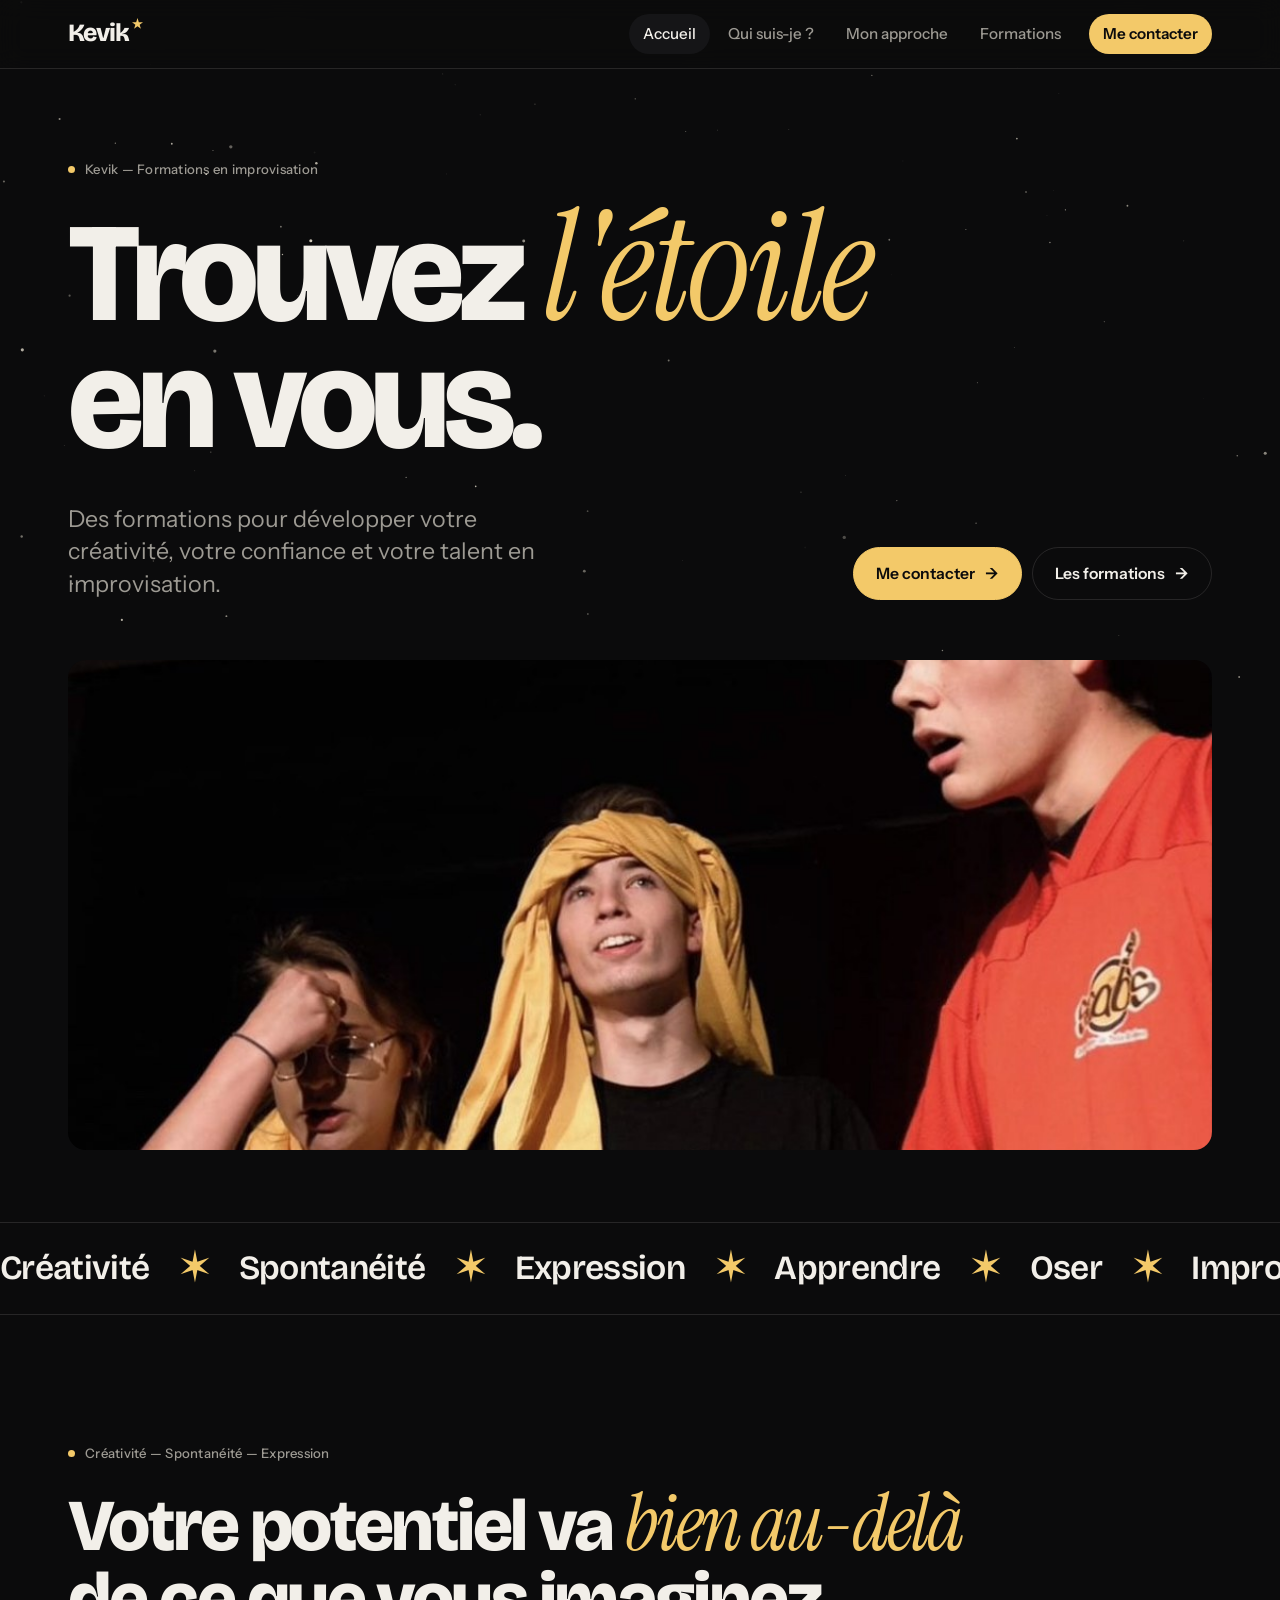
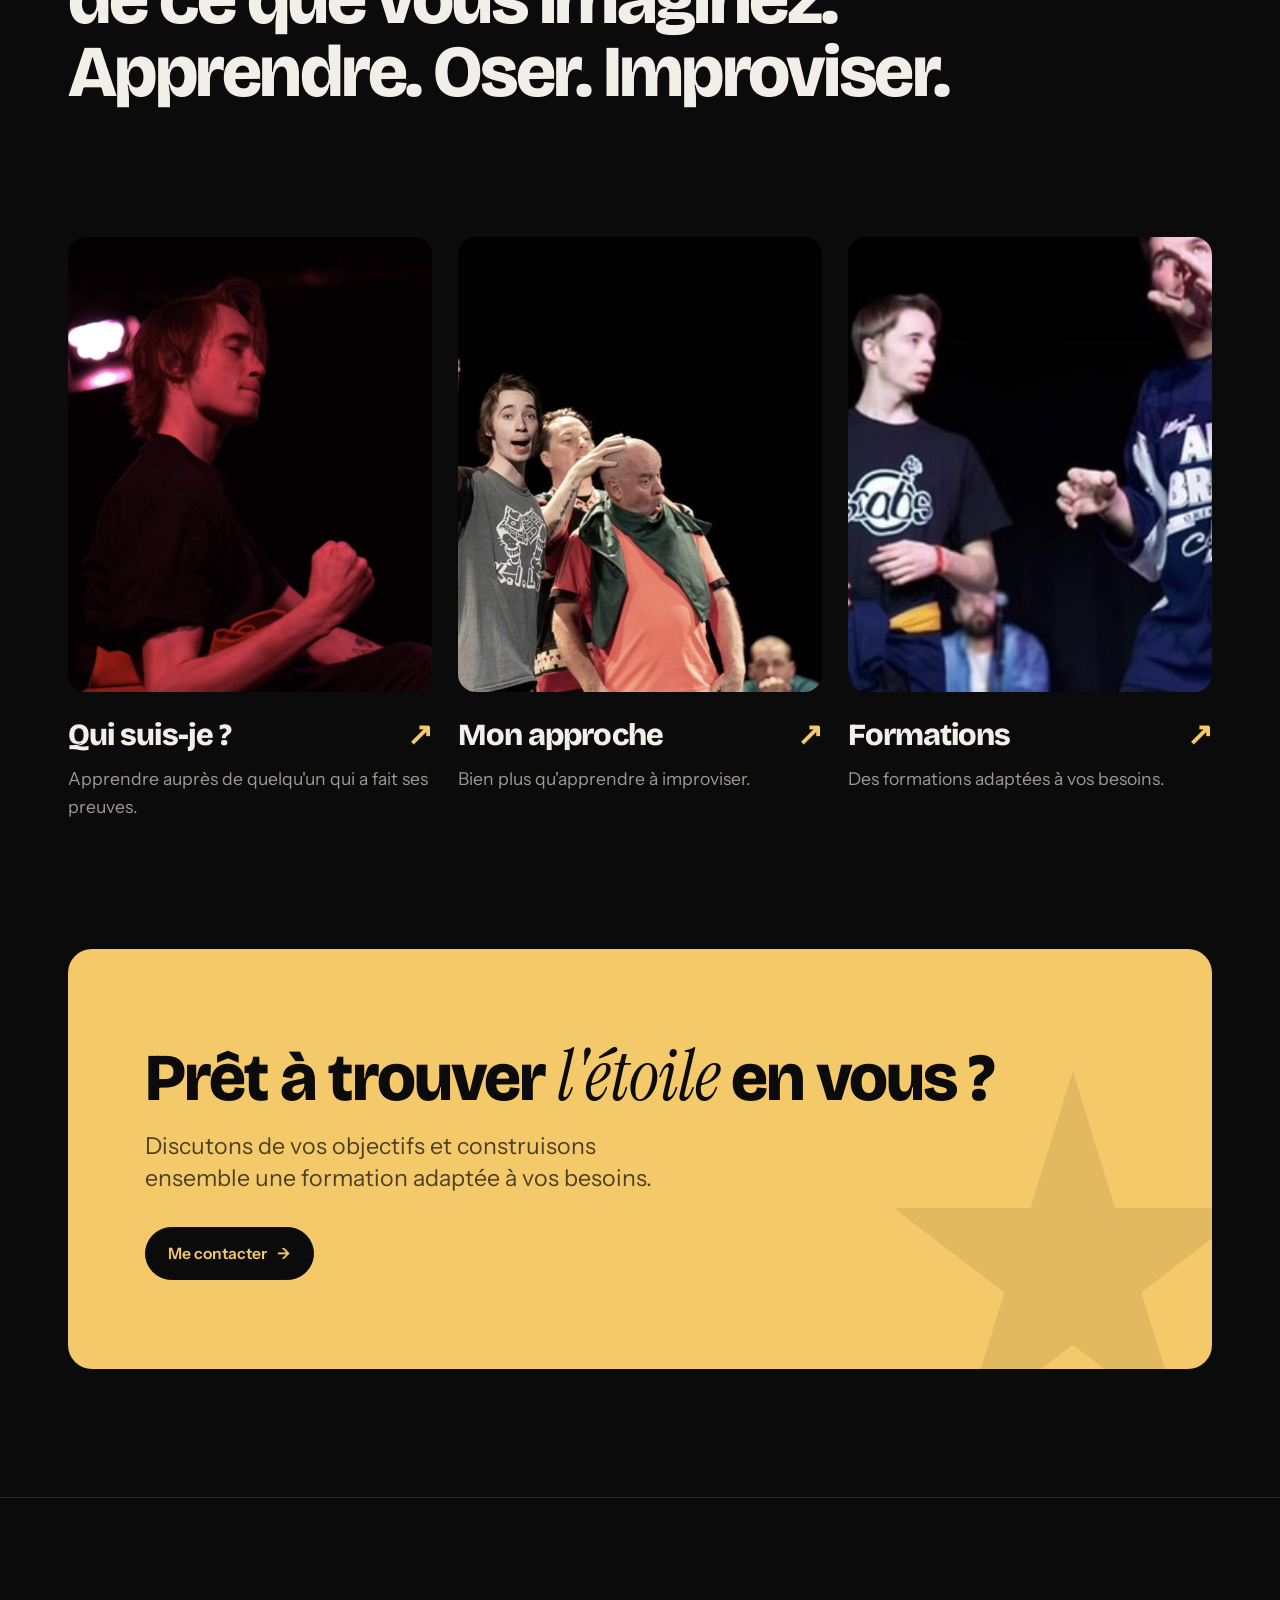
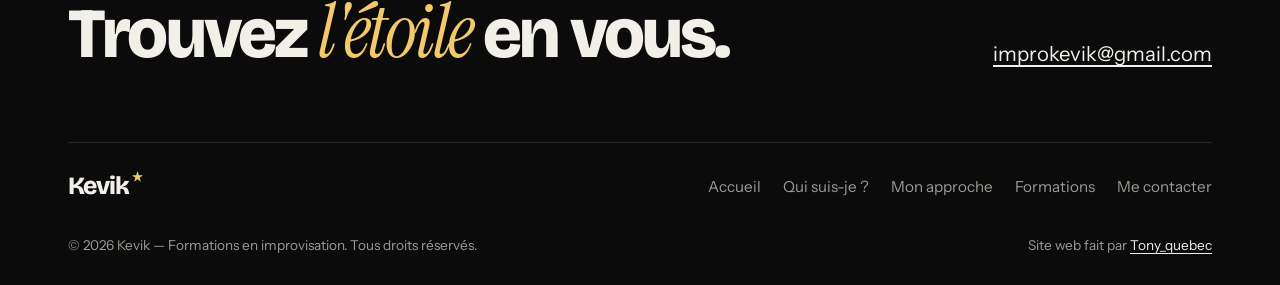
==== commit edfd24b5: "Lien « Tony_quebec » du pied de page vers une page de demande de site web La nouvelle page tony-queb" ====
--- a/index.html
+++ b/index.html
@@ -111,7 +111,7 @@
       </div>
       <div class="pied__bas">
         <p>© <span class="annee">2026</span> Kevik — Formations en improvisation. Tous droits réservés.</p>
-        <p>Site web fait par Tony_quebec</p>
+        <p>Site web fait par <a class="pied__credit" href="tony-quebec.html">Tony_quebec</a></p>
       </div>
     </div>
   </footer>
--- a/styles.css
+++ b/styles.css
@@ -602,3 +602,9 @@
   .bandeau__piste { animation: none; }
   * { transition: none !important; }
 }
+
+/* Crédit du site */
+.pied__credit { color: var(--texte); text-underline-offset: 3px; }
+.pied__credit:hover { color: var(--or); }
+.contact__note a { color: var(--texte); text-decoration: none; }
+.contact__note a:hover { color: var(--or); }
